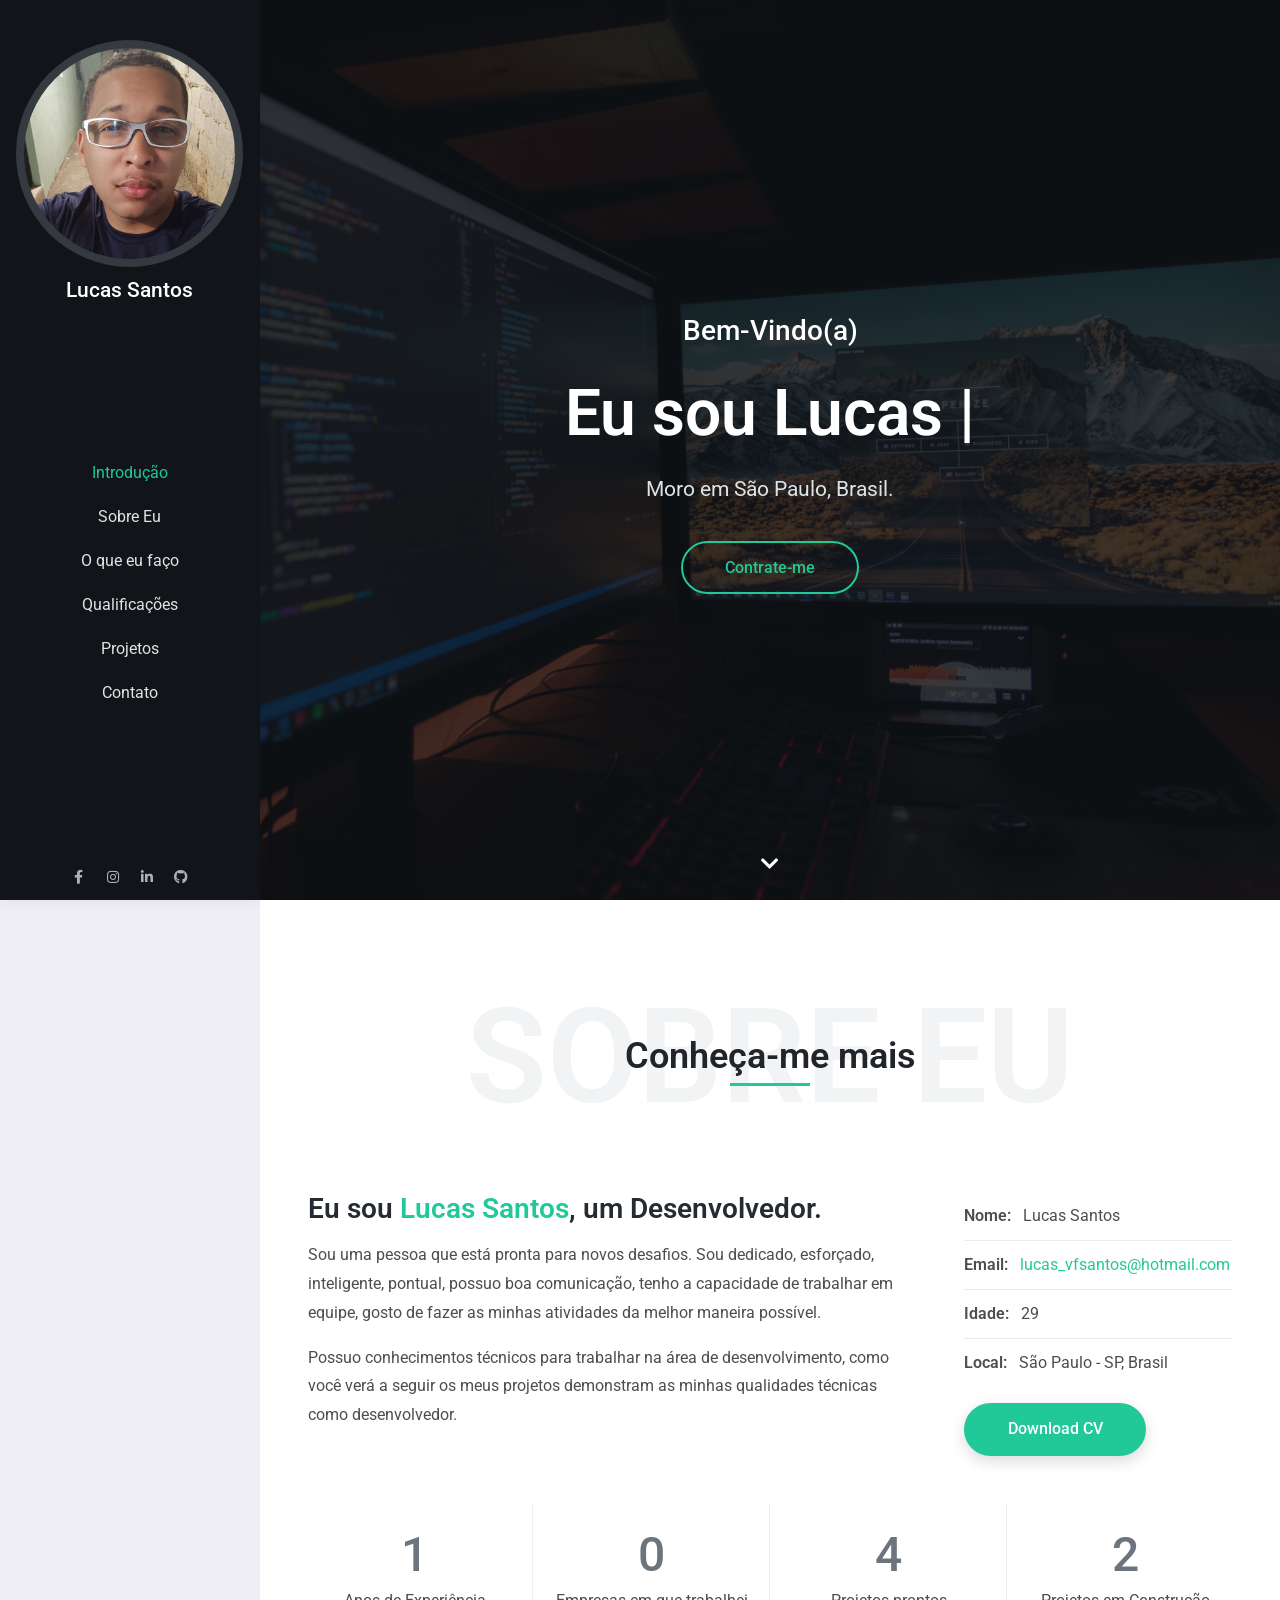
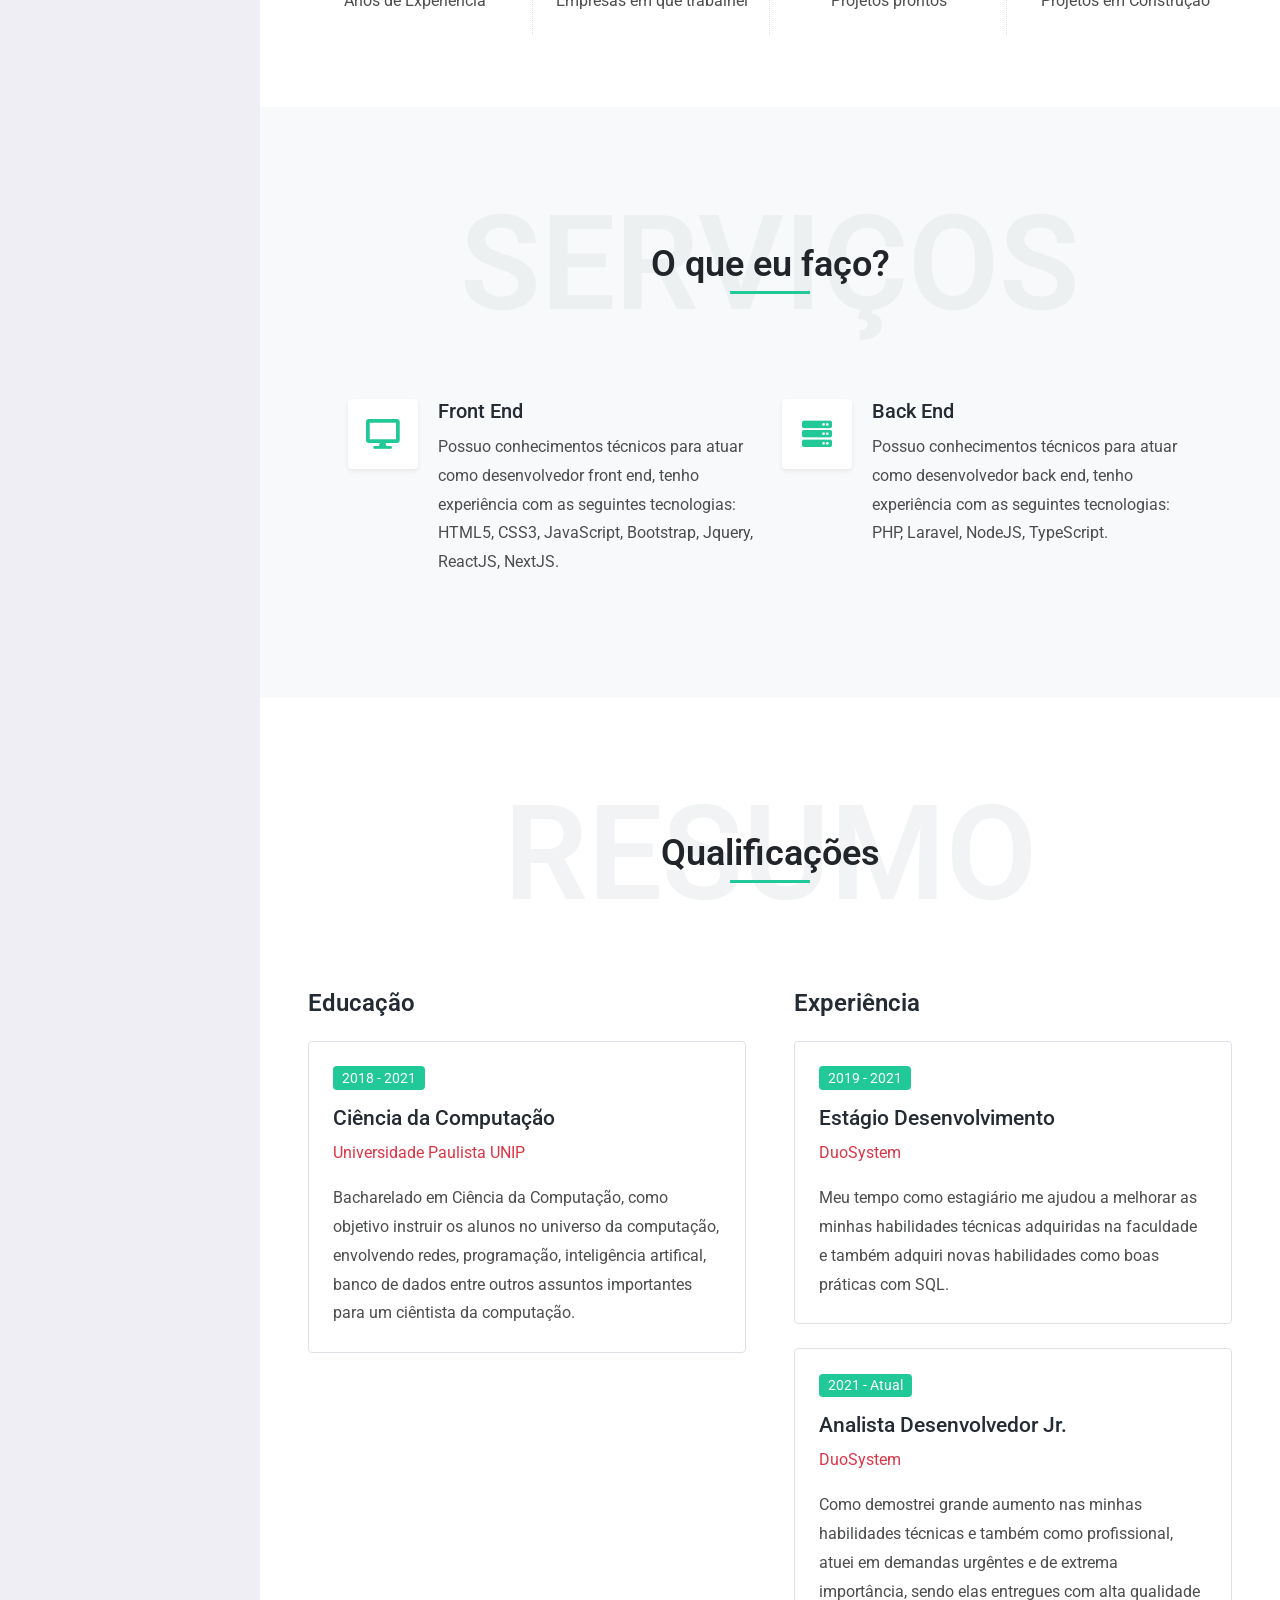
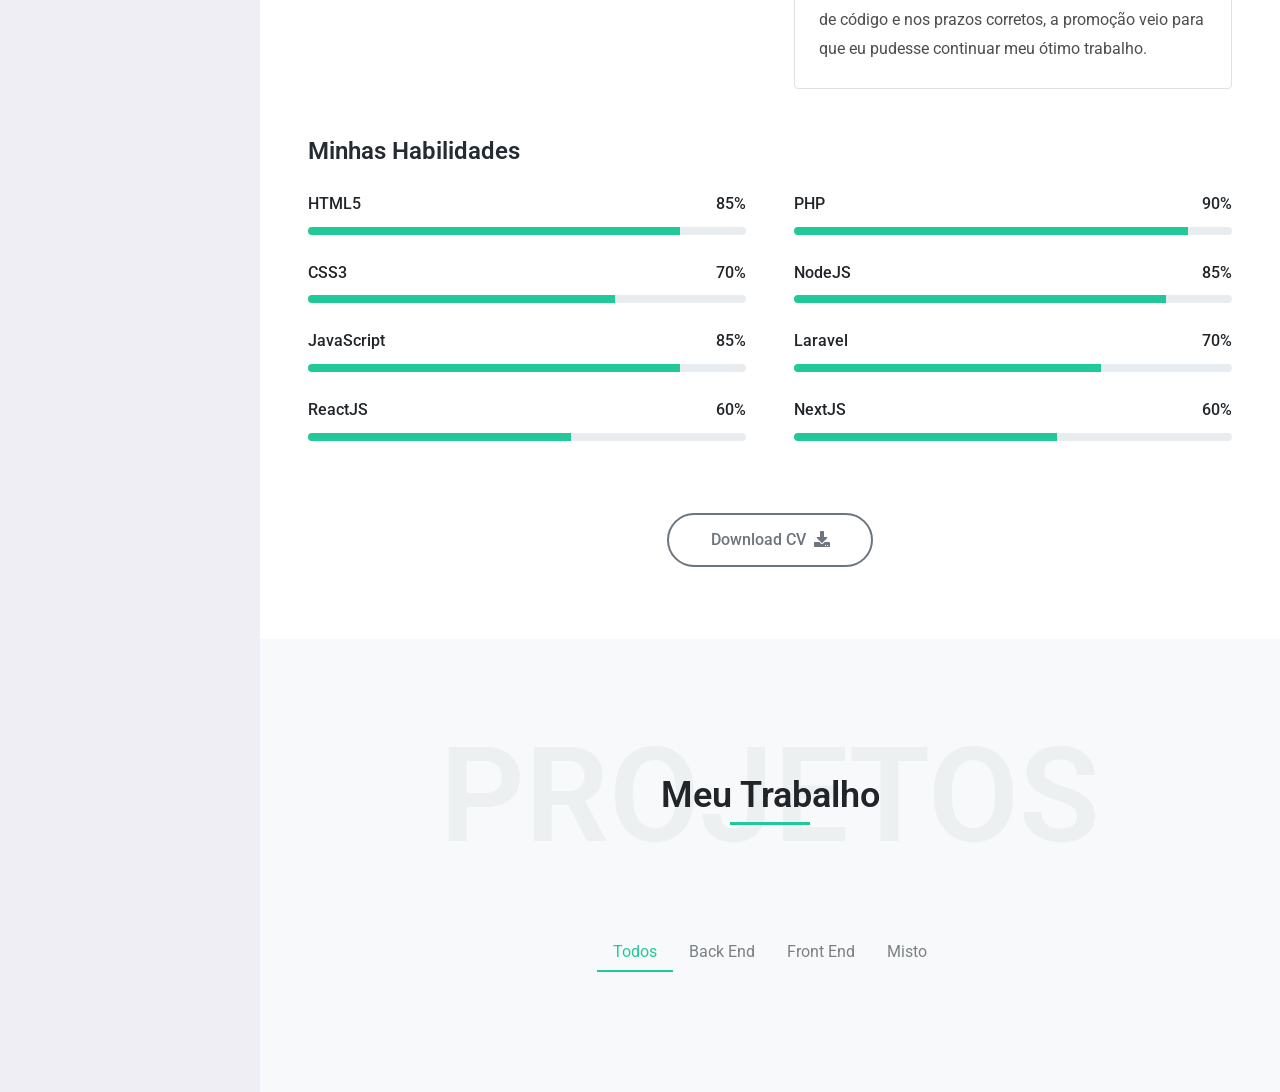
==== index.html @ afdc6027 "Inicia conteúdo da sessão projetos" ====
<!DOCTYPE html>
<html lang="pt-br">

<head>
    <meta charset="UTF-8">
    <meta http-equiv="X-UA-Compatible" content="IE=edge">
    <meta name="viewport" content="width=device-width, initial-scale=1.0">
    <meta name="description" content="Lucas Santos portfólio">
    <meta name="author" content="Lucas Santos">
    <title>My Portfólio</title>
    <link rel="shortcut icon" href="images/favicon.ico" type="image/x-icon">
    <link rel="preconnect" href="https://fonts.googleapis.com">
    <link rel="preconnect" href="https://fonts.gstatic.com" crossorigin>
    <link href="https://fonts.googleapis.com/css2?family=Roboto:wght@100;200;400;500;600&display=swap" rel="stylesheet">
    <!-- Bootstrap -->
    <link rel="stylesheet" type="text/css" href="vendor/bootstrap/css/bootstrap.min.css" />
    <!-- Font Awesome Icon -->
    <link rel="stylesheet" type="text/css" href="vendor/font-awesome/css/all.min.css" />
    <!-- Owl Carousel -->
    <link rel="stylesheet" type="text/css" href="vendor/owl.carousel/assets/owl.carousel.min.css" />
    <!-- Magnific Popup -->
    <link rel="stylesheet" type="text/css" href="vendor/magnific-popup/magnific-popup.min.css" />
    <!-- Custom Style -->
    <link rel="stylesheet" href="css/style.css">
</head>

<body class="side-header" data-bs-spy="scroll" data-bs-target="#header-nav" data-bs-offset="1">
    <!-- Inicio Preloader -->
    <div class="preloader">
        <div class="lds-ellipsis">
            <div></div>
            <div></div>
            <div></div>
            <div></div>
        </div>
    </div>
    <!-- Fim Preloader -->
    <!-- Inicio Main -->
    <main id="main-wrapper">
        <!-- Inicio Header -->
        <header id="header" class="sticky-top">
            <!-- Inicio Navbar -->
            <nav class="primary-menu navbar navbar-expand-lg bg-dark navbar-text-light border-bottom-0">
                <div class="container-fluid position-relative h-100 flex-lg-column ps-3 px-lg-3 pt-lg-3 pb-lg-2">
                    <!-- Inicio Logo -->
                    <a href="index.html" class="mb-lg-auto mt-lg-4">
                        <span class="bg-dark-2 rounded-pill p-2 mb-lg-1 d-none d-lg-inline-block">
                            <img src="images/profile2.jpg" title="Eu sou o Lucas" alt="Foto do Lucas"
                                class="img-fluid rounded-pill d-block">
                        </span>
                        <h1 class="text-5 text-white text-center mb-0 d-lg-block">Lucas Santos</h1>
                    </a>
                    <!-- Fim Logo -->
                    <div id="header-nav" class="collapse navbar-collapse w-100 my-lg-auto">
                        <ul class="navbar-nav text-lg-center my-lg-auto py-lg-3">
                            <li class="nav-item">
                                <a class="nav-link smooth-scroll active" href="#home">Introdução</a>
                            </li>
                            <li class="nav-item">
                                <a class="nav-link smooth-scroll" href="#about">Sobre Eu</a>
                            </li>
                            <li class="nav-item">
                                <a class="nav-link smooth-scroll" href="#services">O que eu faço</a>
                            </li>
                            <li class="nav-item">
                                <a class="nav-link smooth-scroll" href="#resume">Qualificações</a>
                            </li>
                            <li class="nav-item">
                                <a class="nav-link smooth-scroll" href="#projects">Projetos</a>
                            </li>
                            <li class="nav-item">
                                <a class="nav-link smooth-scroll" href="#contact">Contato</a>
                            </li>
                        </ul>
                    </div>
                    <ul class="social-icons social-icons-muted social-icons-sm mt-lg-auto ms-auto ms-lg-0 d-flex">
                        <li class="social-icons-facebook">
                            <a data-bs-toggle="tooltip" title="Facebook"
                                href="https://web.facebook.com/lucas.vinicius.79219754" target="_blank">
                                <i class="fab fa-facebook-f"></i>
                            </a>
                        </li>
                        <li class="social-icons-instagram">
                            <a data-bs-toggle="tooltip" title="Instagram"
                                href="https://www.instagram.com/luvinisantos/" target="_blank">
                                <i class="fab fa-instagram"></i>
                            </a>
                        </li>
                        <li class="social-icons-linkedin">
                            <a data-bs-toggle="tooltip" title="LinkedIn" data-bs-placement="top"
                                href="https://www.linkedin.com/in/lucas-vinicius-ferreira-dos-santos-247863186"
                                target="_blank">
                                <i class="fab fa-linkedin-in"></i>
                            </a>
                        </li>
                        <li class="social-icons-github">
                            <a data-bs-toggle="tooltip" title="GitHub" data-bs-placement="top"
                                href="https://github.com/Lucas-Vinicius27" target="_blank">
                                <i class="fab fa-github"></i>
                            </a>
                        </li>
                    </ul>
                    <button class="navbar-toggler" type="button" data-bs-toggle="collapse" data-bs-target="#header-nav">
                        <span></span><span></span><span></span>
                    </button>
                </div>
            </nav>
            <!-- Fim Navbar -->
        </header>
        <!-- Fim Header -->
        <!-- Inicio Content -->
        <div id="content" role="main">
            <!-- Inicio Introdução -->
            <section id="home">
                <div class="hero-wrap">
                    <div class="hero-mask opacity-8 bg-dark"></div>
                    <div class="hero-bg parallax" style="background-image: url('images/intro-bg.jpg');"></div>
                    <div class="hero-content section d-flex fullscreen">
                        <div class="container my-auto">
                            <div class="row">
                                <div class="col-12 text-center">
                                    <div class="typed-strings">
                                        <p>Eu sou Lucas Santos</p>
                                        <p>Eu sou Desenvolvedor.</p>
                                        <p>Eu sou Freelancer.</p>
                                        <p>Eu sou Gamer.</p>
                                    </div>
                                    <p class="text-7 fw-500 text-white mb-2 mb-md-3">Bem-Vindo(a)</p>
                                    <h2 class="text-16 fw-600 text-white mb-2 mb-md-3"><span class="typed"></span></h2>
                                    <p class="text-5 text-light mb-4">Moro em São Paulo, Brasil.</p>
                                    <a href="#contact"
                                        class="btn btn-outline-primary rounded-pill shadow-none smooth-scroll mt-2">Contrate-me</a>
                                </div>
                            </div>
                        </div>
                        <a href="#about" class="scroll-down-arrow text-white smooth-scroll">
                            <span class="animated">
                                <i class="fa fa-chevron-down"></i>
                            </span>
                        </a>
                    </div>
                </div>
            </section>
            <!-- Fim Introdução -->
            <!-- Inicio Sobre eu -->
            <section id="about" class="section">
                <div class="container px-lg-5">
                    <div class="position-relative d-flex text-center mb-5">
                        <h2 class="text-24 text-light opacity-4 text-uppercase fw-600 w-100 mb-0">
                            Sobre eu
                        </h2>
                        <p class="text-9 text-dark fw-600 position-absolute w-100 align-self-center lh-base mb-0">
                            Conheça-me mais
                            <span class="heading-separator-line border-bottom border-3 border-primary d-block mx-auto"></span>
                        </p>
                    </div>
                    <div class="row gy-5">
                        <div class="col-lg-7 col-xl-8 text-center text-lg-start">
                            <h2 class="text-7 fw-600 mb-3">
                                Eu sou <span class="text-primary">Lucas Santos</span>, um Desenvolvedor.
                            </h2>
                            <p>
                                Sou uma pessoa que está pronta para novos desafios.
                                Sou dedicado, esforçado, inteligente,
                                pontual, possuo boa comunicação, tenho a capacidade de trabalhar em equipe,
                                gosto de fazer as minhas atividades da melhor maneira possível.
                            </p>
                            <p>
                                Possuo conhecimentos técnicos para trabalhar na área de desenvolvimento,
                                como você verá a seguir os meus projetos demonstram as minhas qualidades
                                técnicas como desenvolvedor.
                            </p>
                        </div>
                        <div class="col-lg-5 col-xl-4">
                            <div class="ps-lg-4">
                                <ul class="list-style-2">
                                    <li>
                                        <span class="fw-600 me-2">Nome:</span> Lucas Santos
                                    </li>
                                    <li>
                                        <span class="fw-600 me-2">Email:</span>
                                        <a href="mailto:lucas_vfsantos@hotmail.com">lucas_vfsantos@hotmail.com</a>
                                    </li>
                                    <li>
                                        <span class="fw-600 me-2">Idade:</span> <span id="years_old"></span>
                                    </li>
                                    <li class="border-0">
                                        <span class="fw-600 me-2">Local:</span> São Paulo - SP, Brasil
                                    </li>
                                </ul>
                                <a href="pdf/Currículo.pdf" class="btn btn-primary rounded-pill" download="cv_lucas_santos">Download CV</a>
                            </div>
                        </div>
                    </div>
                    <div class="brands-grid separator-border mt-5">
                        <div class="row">
                            <div class="col-6 col-md-3">
                                <div class="featured-box text-center">
                                    <h4 class="text-12 text-muted mb-0">
                                        <span class="counter" data-from="0" data-to="3">3</span>
                                    </h4>
                                    <p class="mb-0">Anos de Experiência</p>
                                </div>
                            </div>
                            <div class="col-6 col-md-3">
                                <div class="featured-box text-center">
                                    <h4 class="text-12 text-muted mb-0">
                                        <span class="counter" data-from="0" data-to="1">1</span>
                                    </h4>
                                    <p class="mb-0">Empresas em que trabalhei</p>
                                </div>
                            </div>
                            <div class="col-6 col-md-3">
                                <div class="featured-box text-center">
                                    <h4 class="text-12 text-muted mb-0">
                                        <span class="counter" data-from="0" data-to="10">10</span>
                                    </h4>
                                    <p class="mb-0">Projetos prontos</p>
                                </div>
                            </div>
                            <div class="col-6 col-md-3">
                                <div class="featured-box text-center">
                                    <h4 class="text-12 text-muted mb-0">
                                        <span class="counter" data-from="0" data-to="5">5</span>
                                    </h4>
                                    <p class="mb-0">Projetos em Construção</p>
                                </div>
                            </div>
                        </div>
                    </div>
                </div>
            </section>
            <!-- Fim Sobre eu -->
            <!-- Inicio Services -->
            <section id="services" class="section bg-light">
                <div class="container px-lg-5">
                    <div class="position-relative d-flex text-center mb-5">
                        <h2 class="text-24 text-light opacity-4 text-uppercase fw-600 w-100 mb-0">
                            Serviços
                        </h2>
                        <p class="text-9 text-dark fw-600 position-absolute w-100 align-self-center lh-base mb-0">
                            O que eu faço?
                            <span class="heading-separator-line border-bottom border-3 border-primary d-block mx-auto"></span>
                        </p>
                    </div>
                    <div class="row">
                        <div class="col-lg-11 mx-auto">
                            <div class="row">
                                <div class="col-md-6">
                                    <div class="featured-box style-3 mb-5">
                                        <div class="featured-box-icon text-primary bg-white shadow-sm rounded">
                                            <i class="fas fa-desktop"></i>
                                        </div>
                                        <h3>Front End</h3>
                                        <p class="mb-0">
                                            Possuo conhecimentos técnicos para atuar como desenvolvedor front end,
                                            tenho experiência com as seguintes tecnologias: HTML5, CSS3, JavaScript,
                                            Bootstrap, Jquery, ReactJS, NextJS.
                                        </p>
                                    </div>
                                </div>
                                <div class="col-md-6">
                                    <div class="featured-box style-3 mb-5">
                                        <div class="featured-box-icon text-primary bg-white shadow-sm rounded">
                                            <i class="fas fa-server"></i>
                                        </div>
                                        <h3>Back End</h3>
                                        <p class="mb-0">
                                            Possuo conhecimentos técnicos para atuar como desenvolvedor back end,
                                            tenho experiência com as seguintes tecnologias: PHP, Laravel, NodeJS,
                                            TypeScript.
                                        </p>
                                    </div>
                                </div>
                            </div>
                        </div>
                    </div>
                </div>
            </section>
            <!-- Fim Services -->
            <!-- Inicio Resume -->
            <section id="resume" class="section">
                <div class="container px-lg-5">
                    <div class="position-relative d-flex text-center mb-5">
                        <h2 class="text-24 text-light opacity-4 text-uppercase fw-600 w-100 mb-0">
                            Resumo
                        </h2>
                        <p class="text-9 text-dark fw-600 position-absolute w-100 align-self-center lh-base mb-0">
                            Qualificações
                            <span class="heading-separator-line border-bottom border-3 border-primary d-block mx-auto"></span>
                        </p>
                    </div>
                    <div class="row gx-5">
                        <div class="col-md-6">
                            <h2 class="text-6 fw-600 mb-4">Educação</h2>
                            <div class="bg-white border rounded p-4 mb-4">
                                <p class="badge bg-primary text-2 fw-400">2018 - 2021</p>
                                <h3 class="text-5">Ciência da Computação</h3>
                                <p class="text-danger">Universidade Paulista UNIP</p>
                                <p class="mb-0">
                                    Bacharelado em Ciência da Computação, como objetivo
                                    instruir os alunos no universo da computação, envolvendo
                                    redes, programação, inteligência artifical, banco de dados
                                    entre outros assuntos importantes para um ciêntista da computação.
                                </p>
                            </div>
                        </div>
                        <div class="col-md-6">
                            <h2 class="text-6 fw-600 mb-4">Experiência</h2>
                            <div class="bg-white border rounded p-4 mb-4">
                                <p class="badge bg-primary text-2 fw-400">2019 - 2021</p>
                                <h3 class="text-5">Estágio Desenvolvimento</h3>
                                <p class="text-danger">DuoSystem</p>
                                <p class="mb-0">
                                    Meu tempo como estagiário me ajudou a melhorar as minhas
                                    habilidades técnicas adquiridas na faculdade e também
                                    adquiri novas habilidades como boas práticas com SQL.
                                </p>
                            </div>
                            <div class="bg-white border rounded p-4 mb-4">
                                <p class="badge bg-primary text-2 fw-400">2021 - Atual</p>
                                <h3 class="text-5">Analista Desenvolvedor Jr.</h3>
                                <p class="text-danger">DuoSystem</p>
                                <p class="mb-0">
                                    Como demostrei grande aumento nas minhas habilidades técnicas e
                                    também como profissional, atuei em demandas urgêntes e de extrema importância,
                                    sendo elas entregues com alta qualidade de código e nos prazos corretos,
                                    a promoção veio para que eu pudesse continuar meu ótimo trabalho.
                                </p>
                            </div>
                        </div>
                    </div>
                    <h2 class="text-6 fw-600 mt-4 mb-4">Minhas Habilidades</h2>
                    <div class="row gx-5">
                        <div class="col-md-6">
                            <p class="text-dark fw-500 text-start mb-2">
                                HTML5 <span class="float-end">85%</span>
                            </p>
                            <div class="progress progress-sm mb-4">
                                <div class="progress-bar" role="progressbar" style="width: 85%" aria-valuenow="85" aria-valuemin="0" aria-valuemax="100"></div>
                            </div>
                            <p class="text-dark fw-500 text-start mb-2">
                                CSS3 <span class="float-end">70%</span>
                            </p>
                            <div class="progress progress-sm mb-4">
                                <div class="progress-bar" role="progressbar" style="width: 70%" aria-valuenow="70" aria-valuemin="0" aria-valuemax="100"></div>
                            </div>
                            <p class="text-dark fw-500 text-start mb-2">
                                JavaScript <span class="float-end">85%</span>
                            </p>
                            <div class="progress progress-sm mb-4">
                                <div class="progress-bar" role="progressbar" style="width: 85%" aria-valuenow="85" aria-valuemin="0" aria-valuemax="100"></div>
                            </div>
                            <p class="text-dark fw-500 text-start mb-2">
                                ReactJS <span class="float-end">60%</span>
                            </p>
                            <div class="progress progress-sm mb-4">
                                <div class="progress-bar" role="progressbar" style="width: 60%" aria-valuenow="60" aria-valuemin="0" aria-valuemax="100"></div>
                            </div>
                        </div>
                        <div class="col-md-6">
                            <p class="text-dark fw-500 text-start mb-2">
                                PHP <span class="float-end">90%</span>
                            </p>
                            <div class="progress progress-sm mb-4">
                                <div class="progress-bar" role="progressbar" style="width: 90%" aria-valuenow="90" aria-valuemin="0" aria-valuemax="100"></div>
                            </div>
                            <p class="text-dark fw-500 text-start mb-2">
                                NodeJS <span class="float-end">85%</span>
                            </p>
                            <div class="progress progress-sm mb-4">
                                <div class="progress-bar" role="progressbar" style="width: 85%" aria-valuenow="85" aria-valuemin="0" aria-valuemax="100"></div>
                            </div>
                            <p class="text-dark fw-500 text-start mb-2">
                                Laravel <span class="float-end">70%</span>
                            </p>
                            <div class="progress progress-sm mb-4">
                                <div class="progress-bar" role="progressbar" style="width: 70%" aria-valuenow="70" aria-valuemin="0" aria-valuemax="100"></div>
                            </div>
                            <p class="text-dark fw-500 text-start mb-2">
                                NextJS <span class="float-end">60%</span>
                            </p>
                            <div class="progress progress-sm mb-4">
                                <div class="progress-bar" role="progressbar" style="width: 60%" aria-valuenow="60" aria-valuemin="0" aria-valuemax="100"></div>
                            </div>
                        </div>
                    </div>
                    <div class="text-center mt-5">
                        <a href="pdf/Currículo.pdf" class="btn btn-outline-secondary rounded-pill shadow-none" download="cv_lucas_santos">
                            Download CV <span class="ms-1"><i class="fas fa-download"></i></span>
                        </a>
                    </div>
                </div>
            </section>
            <!-- Fim Resume -->
            <!-- Inicio Projetos -->
            <section id="projects" class="section bg-light">
                <div class="container px-lg-5">
                    <div class="position-relative d-flex text-center mb-5">
                        <h2 class="text-24 text-light opacity-4 text-uppercase fw-600 w-100 mb-0">Projetos</h2>
                        <p class="text-9 text-dark fw-600 position-absolute w-100 align-self-center lh-base mb-0">
                            Meu Trabalho
                            <span class="heading-separator-line border-bottom border-3 border-primary d-block mx-auto"></span>
                        </p>
                    </div>
                    <ul class="portfolio-menu nav nav-tabs justify-content-center border-bottom-0 mb-5">
                        <li class="nav-item">
                            <a href="" data-filter="*" class="nav-link active">Todos</a>
                        </li>
                        <li class="nav-item">
                            <a href="" data-filter=".back" class="nav-link">Back End</a>
                        </li>
                        <li class="nav-item">
                            <a href="" data-filter=".front" class="nav-link">Front End</a>
                        </li>
                        <li class="nav-item">
                            <a href="" data-filter=".mixed" class="nav-link">Misto</a>
                        </li>
                    </ul>
                    <div class="portfolio popup-ajax-gallery"></div>
                </div>
            </section>
            <!-- Fim Projetos -->
        </div>
        <!-- Fim Content -->
    </main>
    <!-- Fim Main -->
    <!-- Inicio Footer -->
    <footer></footer>
    <!-- Fim Footer -->
    <!-- JavaScript -->
    <script src="vendor/jquery/jquery.min.js"></script>
    <script src="vendor/bootstrap/js/bootstrap.bundle.min.js"></script>
    <!-- Easing -->
    <script src="vendor/jquery.easing/jquery.easing.min.js"></script>
    <!-- Appear -->
    <script src="vendor/jquery.appear/jquery.appear.min.js"></script>
    <!-- Images Loaded -->
    <script src="vendor/imagesloaded/imagesloaded.pkgd.min.js"></script>
    <!-- Counter -->
    <script src="vendor/jquery.countTo/jquery.countTo.min.js"></script>
    <!-- Parallax Bg -->
    <script src="vendor/parallaxie/parallaxie.min.js"></script>
    <!-- Typed -->
    <script src="vendor/typed/typed.min.js"></script>
    <!-- Owl Carousel -->
    <script src="vendor/owl.carousel/owl.carousel.min.js"></script>
    <!-- isotope Portfolio Filter -->
    <script src="vendor/isotope/isotope.pkgd.min.js"></script>
    <!-- Magnific Popup -->
    <script src="vendor/magnific-popup/jquery.magnific-popup.min.js"></script>
    <!-- Custom Script -->
    <script src="./js/main.js"></script>
    <script id="google-recaptcha-v3"
        src="https://www.google.com/recaptcha/api.js?render=6LcmyrcZAAAAAIHP9WnJyuxn9vBiiro6WRpITEsQ"></script>
</body>

</html>
---- css/style.css ----
/* =================================== */
/*  1. Basic Style 
/* =================================== */
/* Inicio Global */
* {
    padding: 0;
    margin: 0;
    box-sizing: border-box;
}

html, body {
    height: 100%;
}

body {
    background: #EEEEF4;
    color: #4C4D4D;
    font-family: 'Roboto', sans-serif;
}

@media (prefers-reduced-motion: no-preference) {
    :root {
        scroll-behavior: auto;
    }
}
/* Fim Global */
/* Inicio Preloader */
.preloader {
    position: fixed;
    width: 100%;
    height: 100%;
    z-index: 999999999 !important;
    background-color: #FFF;
    top: 0;
    left: 0;
    right: 0;
    bottom: 0;
}

.preloader .lds-ellipsis {
    display: inline-block;
    position: absolute;
    width: 80px;
    height: 80px;
    margin-top: -40px;
    margin-left: -40px;
    top: 50%;
    left: 50%;
}

.preloader .lds-ellipsis div {
    position: absolute;
    top: 33px;
    width: 13px;
    height: 13px;
    border-radius: 50%;
    background: #000;
    animation-timing-function: cubic-bezier(0, 1, 1, 0);
}

.preloader .lds-ellipsis div:nth-child(1) {
    left: 8px;
    animation: lds-ellipsis1 0.6s infinite;
}

.preloader .lds-ellipsis div:nth-child(2) {
    left: 8px;
    animation: lds-ellipsis2 0.6s infinite;
}

.preloader .lds-ellipsis div:nth-child(3) {
    left: 32px;
    animation: lds-ellipsis2 0.6s infinite;
}

.preloader .lds-ellipsis div:nth-child(4) {
    left: 56px;
    animation: lds-ellipsis3 0.6s infinite;
}

.preloader.preloader-dark {
    background-color: #000;
}

.preloader.preloader-dark .lds-ellipsis div {
    background-color: #FFF;
}

@keyframes lds-ellipsis1 {
    0% {
        transform: scale(0);
    }

    100% {
        transform: scale(1);
    }
}

@keyframes lds-ellipsis2 {
    0% {
        transform: translate(0, 0);
    }

    100% {
        transform: translate(24px, 0);
    }
}

@keyframes lds-ellipsis3 {
    0% {
        transform: scale(1);
    }

    100% {
        transform: scale(0);
    }
}
/* Fim Preloader */
/*--- Preloader Magnific Popup ----*/
.mfp-container .preloader {
  background: transparent;
}

.mfp-container .preloader .lds-ellipsis div {
  background: #fff;
}

::selection {
  background: #20c997;
  color: #fff;
  text-shadow: none;
}

form {
  padding: 0;
  margin: 0;
  display: inline;
}

img {
  vertical-align: inherit;
}

a, a:focus {
  color: #20c997;
  text-decoration: none;
  -webkit-transition: all 0.2s ease;
  transition: all 0.2s ease;
}

a:hover, a:active {
  color: #1baa80;
  -webkit-transition: all 0.2s ease;
  transition: all 0.2s ease;
}

a:focus, a:active,
.btn.active.focus,
.btn.active:focus,
.btn.focus,
.btn:active.focus,
.btn:active:focus,
.btn:focus,
button:focus,
button:active {
  outline: none;
}

p {
  line-height: 1.8;
}

blockquote {
  border-width: 0 0 0 5px;
  border-style: solid;
  border-color: #eee;
  padding: 10px 20px;
}

.rtl blockquote {
  border-width: 0 5px 0 0px;
}

iframe {
  border: 0 !important;
}

h1, h2, h3, h4, h5, h6 {
  color: #252b33;
}

/* =================================== */
/*  2. Helpers Classes
/* =================================== */
/* Box Shadow */
.shadow-md {
  -webkit-box-shadow: 0px 0px 50px -35px rgba(0, 0, 0, 0.4) !important;
  box-shadow: 0px 0px 50px -35px rgba(0, 0, 0, 0.4) !important;
}

/* Border Radius */
.rounded-lg {
  border-radius: 0.6rem !important;
}

.rounded-top-0 {
  border-top-start-radius: 0px !important;
  border-top-end-radius: 0px !important;
}

.rounded-bottom-0 {
  border-bottom-start-radius: 0px !important;
  border-bottom-end-radius: 0px !important;
}

.rounded-start-0 {
  border-top-start-radius: 0px !important;
  border-bottom-start-radius: 0px !important;
}

.rounded-end-0 {
  border-top-end-radius: 0px !important;
  border-bottom-end-radius: 0px !important;
}

/* Text Size */
.text-0 {
  font-size: 11px !important;
  font-size: 0.6875rem !important;
}

.text-1 {
  font-size: 12px !important;
  font-size: 0.75rem !important;
}

.text-2 {
  font-size: 14px !important;
  font-size: 0.875rem !important;
}

.text-3 {
  font-size: 16px !important;
  font-size: 1rem !important;
}

.text-4 {
  font-size: 18px !important;
  font-size: 1.125rem !important;
}

.text-5 {
  font-size: 21px !important;
  font-size: 1.3125rem !important;
}

.text-6 {
  font-size: 24px !important;
  font-size: 1.50rem !important;
}

.text-7 {
  font-size: 28px !important;
  font-size: 1.75rem !important;
}

.text-8 {
  font-size: 32px !important;
  font-size: 2rem !important;
}

.text-9 {
  font-size: 36px !important;
  font-size: 2.25rem !important;
}

.text-10 {
  font-size: 40px !important;
  font-size: 2.50rem !important;
}

.text-11 {
  font-size: calc(1.4rem + 1.8vw) !important;
}

@media (min-width: 1200px) {
  .text-11 {
    font-size: 2.75rem !important;
  }
}

.text-12 {
  font-size: calc(1.425rem + 2.1vw) !important;
}

@media (min-width: 1200px) {
  .text-12 {
    font-size: 3rem !important;
  }
}

.text-13 {
  font-size: calc(1.45rem + 2.4vw) !important;
}

@media (min-width: 1200px) {
  .text-13 {
    font-size: 3.25rem !important;
  }
}

.text-14 {
  font-size: calc(1.475rem + 2.7vw) !important;
}

@media (min-width: 1200px) {
  .text-14 {
    font-size: 3.5rem !important;
  }
}

.text-15 {
  font-size: calc(1.5rem + 3vw) !important;
}

@media (min-width: 1200px) {
  .text-15 {
    font-size: 3.75rem !important;
  }
}

.text-16 {
  font-size: calc(1.525rem + 3.3vw) !important;
}

@media (min-width: 1200px) {
  .text-16 {
    font-size: 4rem !important;
  }
}

.text-17 {
  font-size: calc(1.575rem + 3.9vw) !important;
}

@media (min-width: 1200px) {
  .text-17 {
    font-size: 4.5rem !important;
  }
}

.text-18 {
  font-size: calc(1.625rem + 4.5vw) !important;
}

@media (min-width: 1200px) {
  .text-18 {
    font-size: 5rem !important;
  }
}

.text-19 {
  font-size: calc(1.65rem + 4.8vw) !important;
}

@media (min-width: 1200px) {
  .text-19 {
    font-size: 5.25rem !important;
  }
}

.text-20 {
  font-size: calc(1.7rem + 5.4vw) !important;
}

@media (min-width: 1200px) {
  .text-20 {
    font-size: 5.75rem !important;
  }
}

.text-21 {
  font-size: calc(1.775rem + 6.3vw) !important;
}

@media (min-width: 1200px) {
  .text-21 {
    font-size: 6.5rem !important;
  }
}

.text-22 {
  font-size: calc(1.825rem + 6.9vw) !important;
}

@media (min-width: 1200px) {
  .text-22 {
    font-size: 7rem !important;
  }
}

.text-23 {
  font-size: calc(1.9rem + 7.8vw) !important;
}

@media (min-width: 1200px) {
  .text-23 {
    font-size: 7.75rem !important;
  }
}

.text-24 {
  font-size: calc(1.95rem + 8.4vw) !important;
}

@media (min-width: 1200px) {
  .text-24 {
    font-size: 8.25rem !important;
  }
}

.text-25 {
  font-size: calc(2.025rem + 9.3vw) !important;
}

@media (min-width: 1200px) {
  .text-25 {
    font-size: 9rem !important;
  }
}

.text-11, .text-12, .text-13, .text-14, .text-15, .text-16, .text-17, .text-18, .text-19, .text-20, .text-21, .text-22, .text-23, .text-24, .text-25 {
  line-height: 1.3;
}

/* Font Weight */
.fw-100 {
  font-weight: 100 !important;
}

.fw-200 {
  font-weight: 200 !important;
}

.fw-300 {
  font-weight: 300 !important;
}

.fw-400 {
  font-weight: 400 !important;
}

.fw-500 {
  font-weight: 500 !important;
}

.fw-600 {
  font-weight: 600 !important;
}

.fw-700 {
  font-weight: 700 !important;
}

.fw-800 {
  font-weight: 800 !important;
}

.fw-900 {
  font-weight: 900 !important;
}

/* Opacity */
.opacity-0 {
  opacity: 0;
}

.opacity-1 {
  opacity: 0.1;
}

.opacity-2 {
  opacity: 0.2;
}

.opacity-3 {
  opacity: 0.3;
}

.opacity-4 {
  opacity: 0.4;
}

.opacity-5 {
  opacity: 0.5;
}

.opacity-6 {
  opacity: 0.6;
}

.opacity-7 {
  opacity: 0.7;
}

.opacity-8 {
  opacity: 0.8;
}

.opacity-9 {
  opacity: 0.9;
}

.opacity-10 {
  opacity: 1;
}

/* Background light */
.bg-light-1 {
  background-color: #e9ecef !important;
}

.bg-light-2 {
  background-color: #dee2e6 !important;
}

.bg-light-3 {
  background-color: #ced4da !important;
}

.bg-light-4 {
  background-color: #adb5bd !important;
}

/* Background Dark */
.bg-dark {
  background-color: #111418 !important;
}

.bg-dark-1 {
  background-color: #212529 !important;
}

.bg-dark-2 {
  background-color: #343a40 !important;
}

.bg-dark-3 {
  background-color: #495057 !important;
}

.bg-dark-4 {
  background-color: #6c757d !important;
}

/* Progress Bar */
.progress-sm {
  height: 0.5rem !important;
}

.progress-lg {
  height: 1.5rem !important;
}

hr {
  opacity: 0.1;
}

/* =================================== */
/*  3. Layouts
/* =================================== */
#main-wrapper {
  background: #fff;
}

.box #main-wrapper {
  max-width: 1200px;
  margin: 0 auto;
  -webkit-box-shadow: 0px 0px 10px rgba(0, 0, 0, 0.1);
  box-shadow: 0px 0px 10px rgba(0, 0, 0, 0.1);
}

.section {
  position: relative;
  padding: 4.5rem 0;
  overflow: hidden;
}

@media (max-width: 575.98px) {
  .section {
    padding: 3.5rem 0;
  }
}

/*== Fullscreen Height ==*/
.fullscreen {
  min-height: 100vh !important;
}

/*== Fullscreen Height ==*/
.fullscreen-with-header {
  min-height: calc(100vh - 67px) !important;
}

/*== Scroll Down Arrow ==*/
.scroll-down-arrow {
  position: absolute;
  z-index: 3;
  bottom: 20px;
  left: 50%;
  margin-left: -16px;
  width: 32px;
  height: 32px;
  line-height: 32px;
  font-size: 20px;
  text-align: center;
  color: #fff;
}

.scroll-down-arrow .animated {
  position: relative;
  animation: fadeInDown 1.5s infinite;
  -webkit-animation: fadeInDown 1.5s infinite;
  -moz-animation: fadeInDown 1.5s infinite;
  -o-animation: fadeInDown 1.5s infinite;
}

@keyframes fadeInDown {
  0% {
    top: -25px;
    opacity: 0;
  }
  100% {
    top: 10px;
    opacity: 1;
  }
}

/*== Heading Separator Line ==*/
.heading-separator-line {
  width: 80px;
}

/* =================================== */
/*  4. Header
/* =================================== */
#header {
  -webkit-transition: all 0.5s ease;
  transition: all 0.5s ease;
}

#header .navbar {
  padding: 0px;
}

#header .logo {
  -webkit-box-align: center;
  -ms-flex-align: center;
  align-items: center;
  display: -webkit-box;
  display: -ms-flexbox;
  display: flex;
  -ms-flex-item-align: stretch;
  align-self: stretch;
}

/*=== 4.1 Navigation ===*/
.navbar-light .navbar-nav .active > .nav-link {
  color: #0c2f55;
}

.navbar-light .navbar-nav .nav-link.active, .navbar-light .navbar-nav .nav-link.show {
  color: #0c2f55;
}

.navbar-light .navbar-nav .show > .nav-link {
  color: #0c2f55;
}

.primary-menu {
  display: -webkit-box !important;
  display: -ms-flexbox !important;
  display: flex !important;
  height: auto !important;
  -webkit-box-ordinal-group: 0;
  -ms-flex-item-align: stretch;
  align-self: stretch;
  background: #fff;
  border-bottom: 1px solid #efefef;
}

.primary-menu.bg-transparent {
  position: absolute;
  z-index: 999;
  top: 0;
  left: 0;
  width: 100%;
  box-shadow: none;
  border-bottom: 1px solid rgba(250, 250, 250, 0.3);
}

.primary-menu.sticky-on {
  position: fixed;
  top: 0;
  width: 100%;
  z-index: 1020;
  left: 0;
  -webkit-box-shadow: 0px 0px 10px rgba(0, 0, 0, 0.05);
  box-shadow: 0px 0px 10px rgba(0, 0, 0, 0.05);
  -webkit-animation: slide-down 0.7s;
  -moz-animation: slide-down 0.7s;
  animation: slide-down 0.7s;
}

@-webkit-keyframes slide-down {
  0% {
    opacity: 0;
    transform: translateY(-100%);
  }
  100% {
    opacity: 1;
    transform: translateY(0);
  }
}

@-moz-keyframes slide-down {
  0% {
    opacity: 0;
    transform: translateY(-100%);
  }
  100% {
    opacity: 1;
    transform: translateY(0);
  }
}

@keyframes slide-down {
  0% {
    opacity: 0;
    transform: translateY(-100%);
  }
  100% {
    opacity: 1;
    transform: translateY(0);
  }
}

.primary-menu.sticky-on .none-on-sticky {
  display: none !important;
}

.primary-menu ul.navbar-nav > li {
  display: -webkit-box;
  display: -ms-flexbox;
  display: flex;
  height: 100%;
}

.primary-menu ul.navbar-nav > li + li {
  margin-left: 2px;
}

.primary-menu ul.navbar-nav > li a {
  display: -webkit-box;
  display: -ms-flexbox;
  display: flex;
  -webkit-box-align: center;
  -ms-flex-align: center;
  align-items: center;
}

.primary-menu ul.navbar-nav > li > a:not(.btn) {
  height: 70px;
  padding: 0px 0.85em;
  color: #252b33;
  -webkit-transition: all 0.2s ease;
  transition: all 0.2s ease;
  position: relative;
  position: relative;
}

.primary-menu ul.navbar-nav > li:hover > a:not(.btn), .primary-menu ul.navbar-nav > li > a.active:not(.btn) {
  color: #20c997;
  -webkit-transition: all 0.2s ease;
  transition: all 0.2s ease;
}

.primary-menu ul.navbar-nav > li a.btn {
  padding: 0.4rem 1.4rem;
}

.primary-menu ul.navbar-nav > li.dropdown .dropdown-menu li > a:not(.btn) {
  padding: 8px 0px;
  background-color: transparent;
  color: #777;
  -webkit-transition: all 0.2s ease;
  transition: all 0.2s ease;
}

.primary-menu ul.navbar-nav > li.dropdown .dropdown-menu li:hover > a:not(.btn) {
  color: #20c997;
  -webkit-transition: all 0.2s ease;
  transition: all 0.2s ease;
}

.primary-menu ul.navbar-nav > li.dropdown .dropdown-menu {
  -webkit-box-shadow: 0px 0px 12px rgba(0, 0, 0, 0.176);
  box-shadow: 0px 0px 12px rgba(0, 0, 0, 0.176);
  border: 0px none;
  padding: 10px 15px;
  min-width: 230px;
  margin: 0;
  font-size: 14px;
  font-size: 0.875rem;
  z-index: 1021;
}

.primary-menu .dropdown-menu-right {
  left: auto !important;
  right: 100% !important;
}

.primary-menu .dropdown-toggle:after {
  content: none;
}

.primary-menu.navbar-line-under-text ul.navbar-nav > li > a:not(.btn):after {
  position: absolute;
  content: "";
  height: 2px;
  width: 0;
  left: 50%;
  right: 0;
  bottom: 14px;
  background-color: transparent;
  color: #fff;
  border-bottom: 2px solid #20c997;
  -webkit-transition: all 0.3s ease-in-out;
  transition: all 0.3s ease-in-out;
  transform: translate(-50%, 0) translateZ(0);
  -webkit-transform: translate(-50%, 0) translateZ(0);
}

.primary-menu.navbar-line-under-text ul.navbar-nav > li > a:hover:not(.logo):after, .primary-menu.navbar-line-under-text ul.navbar-nav > li > a.active:after {
  width: calc(100% - 0.99em);
}

/*== Side Header ==*/
.side-header #main-wrapper {
  margin-left: 260px;
}

.side-header.rtl #main-wrapper {
  margin-right: 260px;
  margin-left: auto;
}

.side-header #header {
  border: none;
}

.side-header .primary-menu {
  position: fixed;
  left: 0;
  top: 0;
  width: 260px;
  height: 100% !important;
  background: #fff;
  border-right: 1px solid rgba(0, 0, 0, 0.07);
  -webkit-box-shadow: 0 0 15px rgba(0, 0, 0, 0.065);
  box-shadow: 0 0 15px rgba(0, 0, 0, 0.065);
  z-index: 2;
  overflow: hidden;
  overflow-y: auto;
}

.side-header.rtl .primary-menu {
  left: auto;
  right: 0;
}

.side-header .navbar-collapse .navbar-nav {
  flex-direction: column;
  width: 100%;
}

.side-header ul.navbar-nav li {
  display: block;
}

.side-header ul.navbar-nav li a:not(.btn) {
  display: block;
  height: auto;
}

.side-header ul.navbar-nav li + li {
  margin-left: 0px;
}

.side-header ul.navbar-nav li > a:hover:after, .side-header ul.navbar-nav li > a.active:after {
  content: none;
  width: 0px;
}

.side-header ul.navbar-nav > li > a:not(.btn) {
  height: auto;
  padding: 10px 0;
  position: relative;
}

.side-header.side-header-right #main-wrapper {
  margin-right: 260px;
  margin-left: auto;
}

.side-header.side-header-right .primary-menu {
  left: auto;
  right: 0;
}

.side-header.side-header-right.rtl #main-wrapper {
  margin-left: 260px;
  margin-right: auto;
}

.side-header.side-header-right.rtl .primary-menu {
  right: auto;
  left: 0;
}

@media (max-width: 991.98px) {
  .side-header #main-wrapper {
    margin-left: auto;
  }
  .side-header.rtl #main-wrapper {
    margin-right: auto;
  }
  .side-header .primary-menu {
    position: initial;
    width: 100%;
    height: auto !important;
    overflow: visible;
  }
  .side-header.side-header-right #main-wrapper {
    margin-right: auto;
  }
  .side-header.side-header-right.rtl #main-wrapper {
    margin-left: auto;
  }
}

/*== Color Options ==*/
.primary-menu.navbar-text-light .navbar-toggler span {
  background: #fff;
}

.primary-menu.navbar-text-light .navbar-nav > li > a:not(.btn) {
  color: rgba(250, 250, 250, 0.9);
}

.primary-menu.navbar-text-light.navbar-line-under-text .navbar-nav > li > a:not(.logo):after, .primary-menu.navbar-text-light.navbar-line-under-text .navbar-nav > li > a.active:after {
  border-color: rgba(250, 250, 250, 0.6);
}

.sticky-on.bg-transparent:not(.navbar-text-light), .sticky-top .sticky-on-top.bg-transparent:not(.navbar-text-light) {
  background-color: #fff !important;
  border-bottom: 1px solid #efefef !important;
}

.sticky-on.navbar-text-light.bg-transparent, .sticky-top .sticky-on-top.navbar-text-light.bg-transparent {
  background-color: #111 !important;
  -webkit-box-shadow: 0px 0px 10px rgba(250, 250, 250, 0.03);
  box-shadow: 0px 0px 10px rgba(250, 250, 250, 0.03);
  border-bottom: none !important;
}

/* Hamburger Menu Button */
.navbar-toggler {
  width: 25px;
  height: 30px;
  padding: 10px;
  margin: 18px 15px;
  position: relative;
  border: none;
  -webkit-transform: rotate(0deg);
  transform: rotate(0deg);
  -webkit-transition: 0.5s ease-in-out;
  transition: 0.5s ease-in-out;
  cursor: pointer;
  display: block;
}

.navbar-toggler span {
  display: block;
  position: absolute;
  height: 2px;
  width: 100%;
  background: #3c3636;
  border-radius: 2px;
  opacity: 1;
  left: 0;
  -webkit-transform: rotate(0deg);
  transform: rotate(0deg);
  -webkit-transition: 0.25s ease-in-out;
  transition: 0.25s ease-in-out;
}

.navbar-toggler span:nth-child(1) {
  top: 7px;
  -webkit-transform-origin: left center;
  -moz-transform-origin: left center;
  -o-transform-origin: left center;
  transform-origin: left center;
}

.navbar-toggler span:nth-child(2) {
  top: 14px;
  -webkit-transform-origin: left center;
  -moz-transform-origin: left center;
  -o-transform-origin: left center;
  transform-origin: left center;
}

.navbar-toggler span:nth-child(3) {
  top: 21px;
  -webkit-transform-origin: left center;
  -moz-transform-origin: left center;
  -o-transform-origin: left center;
  transform-origin: left center;
}

.navbar-toggler.show span:nth-child(1) {
  top: 3px;
  left: 3px;
  -webkit-transform: rotate(45deg);
  transform: rotate(45deg);
}

.navbar-toggler.show span:nth-child(2) {
  width: 0%;
  opacity: 0;
}

.navbar-toggler.show span:nth-child(3) {
  top: 21px;
  left: 3px;
  -webkit-transform: rotate(-45deg);
  transform: rotate(-45deg);
}

.navbar-toggler:focus {
  box-shadow: none;
}

.navbar-accordion {
  position: initial;
}

.navbar-expand-none .navbar-collapse {
  position: absolute;
  top: 99%;
  right: 0;
  left: 0;
  background: #fff;
  margin-top: 0px;
  z-index: 1000;
  -webkit-box-shadow: 0px 0px 15px rgba(0, 0, 0, 0.1);
  box-shadow: 0px 0px 15px rgba(0, 0, 0, 0.1);
}

.navbar-expand-none .navbar-collapse .navbar-nav {
  overflow: hidden;
  overflow-y: auto;
  max-height: 65vh;
  padding: 15px;
}

.navbar-expand-none ul.navbar-nav li {
  display: block;
  border-bottom: 1px solid #eee;
  margin: 0;
  padding: 0;
}

.navbar-expand-none ul.navbar-nav li:last-child {
  border: none;
}

.navbar-expand-none ul.navbar-nav li + li {
  margin-left: 0px;
}

.navbar-expand-none ul.navbar-nav li.dropdown > .dropdown-toggle > .arrow.show:after {
  -webkit-transform: translate(-50%, -50%) rotate(-45deg);
  transform: translate(-50%, -50%) rotate(-45deg);
  -webkit-transition: all 0.2s ease;
  transition: all 0.2s ease;
}

.navbar-expand-none ul.navbar-nav li > a:hover:after, .navbar-expand-none ul.navbar-nav li > a.active:after {
  content: none !important;
  width: 0px !important;
}

.navbar-expand-none ul.navbar-nav > li > a:not(.btn) {
  height: auto;
  padding: 8px 0;
  position: relative;
}

.navbar-expand-none ul.navbar-nav > li.dropdown .dropdown-menu li > a:not(.btn) {
  padding: 8px 0;
  position: relative;
}

.navbar-expand-none ul.navbar-nav > li.dropdown:hover > a:after {
  content: none;
}

.navbar-expand-none ul.navbar-nav > li.dropdown .dropdown-toggle .arrow:after {
  -webkit-transform: translate(-50%, -50%) rotate(134deg);
  transform: translate(-50%, -50%) rotate(134deg);
  -webkit-transition: all 0.2s ease;
  transition: all 0.2s ease;
}

.navbar-expand-none ul.navbar-nav > li.dropdown .dropdown-menu {
  margin: 0;
  -webkit-box-shadow: none;
  box-shadow: none;
  border: none;
  padding: 0px 0px 0px 15px;
}

.navbar-expand-none ul.navbar-nav > li.dropdown .dropdown-menu .dropdown-menu {
  margin: 0;
}

.navbar-expand-none.navbar-text-light .navbar-collapse {
  background: rgba(0, 0, 0, 0.95);
}

.navbar-expand-none.navbar-text-light .navbar-collapse ul.navbar-nav li {
  border-color: rgba(250, 250, 250, 0.15);
}

@media (max-width: 575.98px) {
  .navbar-expand-sm .navbar-collapse {
    position: absolute;
    top: 99%;
    right: 0;
    left: 0;
    background: #fff;
    margin-top: 0px;
    z-index: 1000;
    -webkit-box-shadow: 0px 0px 15px rgba(0, 0, 0, 0.1);
    box-shadow: 0px 0px 15px rgba(0, 0, 0, 0.1);
  }
  .navbar-expand-sm .navbar-collapse .navbar-nav {
    overflow: hidden;
    overflow-y: auto;
    max-height: 65vh;
    padding: 15px;
  }
  .navbar-expand-sm ul.navbar-nav li {
    display: block;
    border-bottom: 1px solid #eee;
    margin: 0;
    padding: 0;
  }
  .navbar-expand-sm ul.navbar-nav li:last-child {
    border: none;
  }
  .navbar-expand-sm ul.navbar-nav li + li {
    margin-left: 0px;
  }
  .navbar-expand-sm ul.navbar-nav li.dropdown > .dropdown-toggle > .arrow.show:after {
    -webkit-transform: translate(-50%, -50%) rotate(-45deg);
    transform: translate(-50%, -50%) rotate(-45deg);
    -webkit-transition: all 0.2s ease;
    transition: all 0.2s ease;
  }
  .navbar-expand-sm ul.navbar-nav li > a:hover:after, .navbar-expand-sm ul.navbar-nav li > a.active:after {
    content: none !important;
    width: 0px !important;
  }
  .navbar-expand-sm ul.navbar-nav > li > a:not(.btn) {
    height: auto;
    padding: 8px 0;
    position: relative;
  }
  .navbar-expand-sm ul.navbar-nav > li.dropdown .dropdown-menu li > a:not(.btn) {
    padding: 8px 0;
    position: relative;
  }
  .navbar-expand-sm ul.navbar-nav > li.dropdown:hover > a:after {
    content: none;
  }
  .navbar-expand-sm ul.navbar-nav > li.dropdown .dropdown-toggle .arrow:after {
    -webkit-transform: translate(-50%, -50%) rotate(134deg);
    transform: translate(-50%, -50%) rotate(134deg);
    -webkit-transition: all 0.2s ease;
    transition: all 0.2s ease;
  }
  .navbar-expand-sm ul.navbar-nav > li.dropdown .dropdown-menu {
    margin: 0;
    -webkit-box-shadow: none;
    box-shadow: none;
    border: none;
    padding: 0px 0px 0px 15px;
  }
  .navbar-expand-sm ul.navbar-nav > li.dropdown .dropdown-menu .dropdown-menu {
    margin: 0;
  }
  .navbar-expand-sm.navbar-text-light .navbar-collapse {
    background: rgba(0, 0, 0, 0.95);
  }
  .navbar-expand-sm.navbar-text-light .navbar-collapse ul.navbar-nav li {
    border-color: rgba(250, 250, 250, 0.15);
  }
}

@media (max-width: 767.98px) {
  .navbar-expand-md .navbar-collapse {
    position: absolute;
    top: 99%;
    right: 0;
    left: 0;
    background: #fff;
    margin-top: 0px;
    z-index: 1000;
    -webkit-box-shadow: 0px 0px 15px rgba(0, 0, 0, 0.1);
    box-shadow: 0px 0px 15px rgba(0, 0, 0, 0.1);
  }
  .navbar-expand-md .navbar-collapse .navbar-nav {
    overflow: hidden;
    overflow-y: auto;
    max-height: 65vh;
    padding: 15px;
  }
  .navbar-expand-md ul.navbar-nav li {
    display: block;
    border-bottom: 1px solid #eee;
    margin: 0;
    padding: 0;
  }
  .navbar-expand-md ul.navbar-nav li:last-child {
    border: none;
  }
  .navbar-expand-md ul.navbar-nav li + li {
    margin-left: 0px;
  }
  .navbar-expand-md ul.navbar-nav li.dropdown > .dropdown-toggle > .arrow.show:after {
    -webkit-transform: translate(-50%, -50%) rotate(-45deg);
    transform: translate(-50%, -50%) rotate(-45deg);
    -webkit-transition: all 0.2s ease;
    transition: all 0.2s ease;
  }
  .navbar-expand-md ul.navbar-nav li > a:hover:after, .navbar-expand-md ul.navbar-nav li > a.active:after {
    content: none !important;
    width: 0px !important;
  }
  .navbar-expand-md ul.navbar-nav > li > a:not(.btn) {
    height: auto;
    padding: 8px 0;
    position: relative;
  }
  .navbar-expand-md ul.navbar-nav > li.dropdown .dropdown-menu li > a:not(.btn) {
    padding: 8px 0;
    position: relative;
  }
  .navbar-expand-md ul.navbar-nav > li.dropdown:hover > a:after {
    content: none;
  }
  .navbar-expand-md ul.navbar-nav > li.dropdown .dropdown-toggle .arrow:after {
    -webkit-transform: translate(-50%, -50%) rotate(134deg);
    transform: translate(-50%, -50%) rotate(134deg);
    -webkit-transition: all 0.2s ease;
    transition: all 0.2s ease;
  }
  .navbar-expand-md ul.navbar-nav > li.dropdown .dropdown-menu {
    margin: 0;
    -webkit-box-shadow: none;
    box-shadow: none;
    border: none;
    padding: 0px 0px 0px 15px;
  }
  .navbar-expand-md ul.navbar-nav > li.dropdown .dropdown-menu .dropdown-menu {
    margin: 0;
  }
  .navbar-expand-md.navbar-text-light .navbar-collapse {
    background: rgba(0, 0, 0, 0.95);
  }
  .navbar-expand-md.navbar-text-light .navbar-collapse ul.navbar-nav li {
    border-color: rgba(250, 250, 250, 0.15);
  }
}

@media (max-width: 991.98px) {
  .navbar-expand-lg .navbar-collapse {
    position: absolute;
    top: 99%;
    right: 0;
    left: 0;
    background: #fff;
    margin-top: 0px;
    z-index: 1000;
    -webkit-box-shadow: 0px 0px 15px rgba(0, 0, 0, 0.1);
    box-shadow: 0px 0px 15px rgba(0, 0, 0, 0.1);
  }
  .navbar-expand-lg .navbar-collapse .navbar-nav {
    overflow: hidden;
    overflow-y: auto;
    max-height: 65vh;
    padding: 15px;
  }
  .navbar-expand-lg ul.navbar-nav li {
    display: block;
    border-bottom: 1px solid #eee;
    margin: 0;
    padding: 0;
  }
  .navbar-expand-lg ul.navbar-nav li:last-child {
    border: none;
  }
  .navbar-expand-lg ul.navbar-nav li + li {
    margin-left: 0px;
  }
  .navbar-expand-lg ul.navbar-nav li.dropdown > .dropdown-toggle > .arrow.show:after {
    -webkit-transform: translate(-50%, -50%) rotate(-45deg);
    transform: translate(-50%, -50%) rotate(-45deg);
    -webkit-transition: all 0.2s ease;
    transition: all 0.2s ease;
  }
  .navbar-expand-lg ul.navbar-nav li > a:hover:after, .navbar-expand-lg ul.navbar-nav li > a.active:after {
    content: none !important;
    width: 0px !important;
  }
  .navbar-expand-lg ul.navbar-nav > li > a:not(.btn) {
    height: auto;
    padding: 8px 0;
    position: relative;
  }
  .navbar-expand-lg ul.navbar-nav > li.dropdown .dropdown-menu li > a:not(.btn) {
    padding: 8px 0;
    position: relative;
  }
  .navbar-expand-lg ul.navbar-nav > li.dropdown:hover > a:after {
    content: none;
  }
  .navbar-expand-lg ul.navbar-nav > li.dropdown .dropdown-toggle .arrow:after {
    -webkit-transform: translate(-50%, -50%) rotate(134deg);
    transform: translate(-50%, -50%) rotate(134deg);
    -webkit-transition: all 0.2s ease;
    transition: all 0.2s ease;
  }
  .navbar-expand-lg ul.navbar-nav > li.dropdown .dropdown-menu {
    margin: 0;
    -webkit-box-shadow: none;
    box-shadow: none;
    border: none;
    padding: 0px 0px 0px 15px;
  }
  .navbar-expand-lg ul.navbar-nav > li.dropdown .dropdown-menu .dropdown-menu {
    margin: 0;
  }
  .navbar-expand-lg.navbar-text-light .navbar-collapse {
    background: rgba(0, 0, 0, 0.95);
  }
  .navbar-expand-lg.navbar-text-light .navbar-collapse ul.navbar-nav li {
    border-color: rgba(250, 250, 250, 0.15);
  }
}

@media (max-width: 1199.98px) {
  .navbar-expand-xl .navbar-collapse {
    position: absolute;
    top: 99%;
    right: 0;
    left: 0;
    background: #fff;
    margin-top: 0px;
    z-index: 1000;
    -webkit-box-shadow: 0px 0px 15px rgba(0, 0, 0, 0.1);
    box-shadow: 0px 0px 15px rgba(0, 0, 0, 0.1);
  }
  .navbar-expand-xl .navbar-collapse .navbar-nav {
    overflow: hidden;
    overflow-y: auto;
    max-height: 65vh;
    padding: 15px;
  }
  .navbar-expand-xl ul.navbar-nav li {
    display: block;
    border-bottom: 1px solid #eee;
    margin: 0;
    padding: 0;
  }
  .navbar-expand-xl ul.navbar-nav li:last-child {
    border: none;
  }
  .navbar-expand-xl ul.navbar-nav li + li {
    margin-left: 0px;
  }
  .navbar-expand-xl ul.navbar-nav li.dropdown > .dropdown-toggle > .arrow.show:after {
    -webkit-transform: translate(-50%, -50%) rotate(-45deg);
    transform: translate(-50%, -50%) rotate(-45deg);
    -webkit-transition: all 0.2s ease;
    transition: all 0.2s ease;
  }
  .navbar-expand-xl ul.navbar-nav li > a:hover:after, .navbar-expand-xl ul.navbar-nav li > a.active:after {
    content: none !important;
    width: 0px !important;
  }
  .navbar-expand-xl ul.navbar-nav > li > a:not(.btn) {
    height: auto;
    padding: 8px 0;
    position: relative;
  }
  .navbar-expand-xl ul.navbar-nav > li.dropdown .dropdown-menu li > a:not(.btn) {
    padding: 8px 0;
    position: relative;
  }
  .navbar-expand-xl ul.navbar-nav > li.dropdown:hover > a:after {
    content: none;
  }
  .navbar-expand-xl ul.navbar-nav > li.dropdown .dropdown-toggle .arrow:after {
    -webkit-transform: translate(-50%, -50%) rotate(134deg);
    transform: translate(-50%, -50%) rotate(134deg);
    -webkit-transition: all 0.2s ease;
    transition: all 0.2s ease;
  }
  .navbar-expand-xl ul.navbar-nav > li.dropdown .dropdown-menu {
    margin: 0;
    -webkit-box-shadow: none;
    box-shadow: none;
    border: none;
    padding: 0px 0px 0px 15px;
  }
  .navbar-expand-xl ul.navbar-nav > li.dropdown .dropdown-menu .dropdown-menu {
    margin: 0;
  }
  .navbar-expand-xl.navbar-text-light .navbar-collapse {
    background: rgba(0, 0, 0, 0.95);
  }
  .navbar-expand-xl.navbar-text-light .navbar-collapse ul.navbar-nav li {
    border-color: rgba(250, 250, 250, 0.15);
  }
}

/*== Overlay Menu ==*/
.navbar-overlay .navbar-collapse {
  position: fixed;
  display: block;
  left: 0;
  top: 0;
  width: 100%;
  pointer-events: auto;
  height: 100% !important;
  opacity: 0 !important;
  visibility: hidden;
  background: rgba(255, 255, 250, 0.95);
  -webkit-transition: visibility 0.3s ease, opacity 0.3s ease;
  transition: visibility 0.3s ease, opacity 0.3s ease;
}

.navbar-overlay .navbar-collapse.show {
  opacity: 1 !important;
  visibility: visible;
}

.navbar-overlay .navbar-collapse .navbar-nav {
  min-width: 400px;
  max-height: 80vh;
}

.navbar-overlay .navbar-toggler {
  z-index: 1001;
}

.navbar-overlay ul.navbar-nav li {
  text-align: center;
  max-width: 400px;
  border: 0px none;
}

.navbar-overlay ul.navbar-nav li a {
  display: block;
  opacity: 0;
  -webkit-transform: translateY(-80px);
  transform: translateY(-80px);
  -webkit-transition: opacity 0.6s 0.14s ease, transform 0.44s 0.14s ease, color 0.2s linear;
  transition: opacity 0.6s 0.14s ease, transform 0.44s 0.14s ease, color 0.2s linear;
}

.navbar-overlay .navbar-collapse.show ul.navbar-nav li a {
  opacity: 1;
  -webkit-transform: translateY(0);
  transform: translateY(0);
}

/*== Push Side Open Menu ==*/
.navbar-side-open .navbar-collapse {
  position: fixed;
  display: block;
  right: 0px;
  left: auto;
  top: 0;
  width: 300px;
  padding: 65px 15px 15px 15px;
  pointer-events: auto;
  height: 100% !important;
  background: rgba(255, 255, 250, 0.95);
  -webkit-transform: translateX(calc(100% + 15px));
  transform: translateX(calc(100% + 15px));
  -webkit-transition: transform 0.5s ease !important;
  transition: transform 0.5s ease !important;
}

.navbar-side-open .navbar-collapse.show {
  -webkit-transform: translateX(0);
  transform: translateX(0);
}

.navbar-side-open .navbar-collapse .navbar-nav {
  max-height: 80vh;
  width: 100%;
  margin-right: 0px;
  margin-left: 0px;
}

.navbar-side-open .navbar-toggler {
  z-index: 1001;
}

.navbar-side-open ul.navbar-nav li {
  border: 0px none;
}

.navbar-side-open ul.navbar-nav li a {
  display: block;
  padding: 10px 0 !important;
}

.dropdown-menu {
  -webkit-box-shadow: 0px 0px 12px rgba(0, 0, 0, 0.176);
  box-shadow: 0px 0px 12px rgba(0, 0, 0, 0.176);
  border: 0px none;
  font-size: 14px;
  font-size: 0.875rem;
}

/*=== 4.2 Secondary Nav ===*/
.secondary-nav.nav {
  padding-left: 8px;
}

.secondary-nav.nav .nav-link {
  text-align: center;
  font-size: 16px;
  padding: 1rem 20px;
  white-space: nowrap;
  color: rgba(250, 250, 250, 0.9);
  -webkit-transition: all 0.2s ease;
  transition: all 0.2s ease;
}

.secondary-nav.nav .nav-link:hover {
  color: #fafafa;
  -webkit-transition: all 0.2s ease;
  transition: all 0.2s ease;
}

.secondary-nav.nav .nav-link span {
  display: block;
  font-size: 30px;
  margin-bottom: 5px;
}

.secondary-nav.nav .nav-item .nav-link.active {
  background: rgba(0, 0, 0, 0.1);
  color: #fff;
}

.secondary-nav.nav.alternate .nav-link {
  color: rgba(0, 0, 0, 0.6);
}

.secondary-nav.nav.alternate .nav-link:hover {
  color: black;
}

.secondary-nav.nav.alternate .nav-item .nav-link.active {
  background-color: transparent;
  color: #1e1d1c;
  border-bottom: 3px solid #20c997;
}

@media (max-width: 991.98px) {
  .secondary-nav.nav {
    flex-wrap: nowrap;
    overflow: hidden;
    overflow-x: auto;
    -ms-overflow-style: -ms-autohiding-scrollbar;
    -webkit-overflow-scrolling: touch;
  }
}

/*=== 4.3 Page Header ===*/
.page-header {
  margin: 0 0 30px 0;
  padding: 30px 0;
}

.page-header h1 {
  font-weight: normal;
  font-size: 30px;
  margin: 0;
  padding: 5px 0;
}

.page-header .breadcrumb {
  background: none;
  margin: 0 0 8px 2px;
  padding: 0;
  position: relative;
  -webkit-box-pack: center;
  -ms-flex-pack: center;
  justify-content: center;
}

.page-header .breadcrumb > li {
  display: inline-block;
  font-size: 0.85em;
  text-shadow: none;
  -webkit-transition: all 0.2s ease;
  transition: all 0.2s ease;
}

.page-header .breadcrumb > li + li:before {
  color: inherit;
  opacity: 0.7;
  font-family: 'Font Awesome 5 Free';
  content: "\f105";
  padding: 0 7px 0 5px;
  font-weight: 900;
}

.page-header .breadcrumb > li a {
  -webkit-transition: all 0.2s ease;
  transition: all 0.2s ease;
}

.page-header .breadcrumb > li a:hover {
  -webkit-transition: all 0.2s ease;
  transition: all 0.2s ease;
}

.page-header.page-header-text-light {
  color: #fff;
}

.page-header.page-header-text-light h1 {
  color: #fff;
}

.page-header.page-header-text-light .breadcrumb > li {
  color: rgba(250, 250, 250, 0.8);
}

.page-header.page-header-text-light .breadcrumb > li a {
  color: rgba(250, 250, 250, 0.8);
}

.page-header.page-header-text-light .breadcrumb > li a:hover {
  color: #fff;
}

.page-header.page-header-text-dark h1 {
  color: #1e1d1c;
}

.page-header.page-header-text-dark .breadcrumb > li {
  color: #707070;
}

.page-header.page-header-text-dark .breadcrumb > li a {
  color: #707070;
}

.page-header.page-header-text-dark .breadcrumb > li a:hover {
  color: #20c997;
}

/* =================================== */
/*  5. Elements
/* =================================== */
/*=== 5.1 Featured Box ===*/
.featured-box {
  box-sizing: border-box;
  position: relative;
}

.featured-box h3, .featured-box h4 {
  font-size: 1.25rem;
  font-size: 20px;
  margin-bottom: 10px;
  font-weight: 500;
}

.featured-box:not(.style-5) .featured-box-icon {
  display: inline-block;
  font-size: 48px;
  min-width: 55px;
  min-height: 55px;
  padding: 0;
  margin-top: 0;
  margin-bottom: 0.8rem;
  color: #4c4d4d;
  border-radius: 0;
}

.featured-box.style-1, .featured-box.style-2, .featured-box.style-3 {
  padding-left: 50px;
  padding-top: 8px;
}

.featured-box.style-1 .featured-box-icon, .featured-box.style-2 .featured-box-icon, .featured-box.style-3 .featured-box-icon {
  position: absolute;
  top: 0;
  left: 0;
  margin-bottom: 0;
  font-size: 30px;
  -ms-flex-pack: center !important;
  justify-content: center !important;
  text-align: center;
}

.featured-box.style-2 p {
  margin-left: -50px;
}

.featured-box.style-3 {
  padding-left: 90px;
  padding-top: 0px;
}

.featured-box.style-3 .featured-box-icon {
  width: 70px;
  height: 70px;
  -ms-flex-negative: 0;
  flex-shrink: 0;
  display: -webkit-box;
  display: -ms-flexbox;
  display: flex;
  -webkit-box-align: center;
  -ms-flex-align: center;
  align-items: center;
}

.featured-box.style-4 {
  text-align: center;
}

.featured-box.style-4 .featured-box-icon {
  margin: 0 auto 24px;
  margin: 0 auto 1.5rem;
  width: 120px;
  height: 120px;
  text-align: center;
  -ms-flex-negative: 0;
  flex-shrink: 0;
  display: -webkit-box;
  display: -ms-flexbox;
  display: flex;
  -webkit-box-align: center;
  -ms-flex-align: center;
  align-items: center;
  -ms-flex-pack: center;
  justify-content: center;
  -webkit-box-shadow: 0px 0px 50px rgba(0, 0, 0, 0.03);
  box-shadow: 0px 0px 50px rgba(0, 0, 0, 0.03);
}

.featured-box.style-5 {
  text-align: center;
  background: #fff;
  border: 1px solid #f0f2f3;
  -webkit-box-shadow: 0px 2px 5px rgba(0, 0, 0, 0.05);
  box-shadow: 0px 2px 5px rgba(0, 0, 0, 0.05);
  -webkit-transition: all 0.3s ease-in-out;
  transition: all 0.3s ease-in-out;
}

.featured-box.style-5:hover {
  border: 1px solid #ebeded;
  -webkit-box-shadow: 0px 5px 1.5rem rgba(0, 0, 0, 0.15);
  box-shadow: 0px 5px 1.5rem rgba(0, 0, 0, 0.15);
}

.featured-box.style-5 h3 {
  background: #f1f5f6;
  font-size: 16px;
  padding: 8px 0;
  margin-bottom: 0px;
}

.featured-box.style-5 .featured-box-icon {
  font-size: 50px;
  margin: 44px 0px;
}

.featured-box.featured-box-reverse, .rtl .featured-box:not(.style-4) {
  text-align: right;
}

.featured-box.featured-box-reverse.style-1, .featured-box.featured-box-reverse.style-2, .rtl .featured-box:not(.style-4).style-1, .rtl .featured-box:not(.style-4).style-2 {
  padding-right: 50px;
  padding-left: 0px;
}

.featured-box.featured-box-reverse.style-1 .featured-box-icon, .featured-box.featured-box-reverse.style-2 .featured-box-icon, .rtl .featured-box:not(.style-4).style-1 .featured-box-icon, .rtl .featured-box:not(.style-4).style-2 .featured-box-icon {
  left: auto;
  right: 0px;
}

.featured-box.featured-box-reverse.style-2 p, .rtl .featured-box:not(.style-4).style-2 p {
  margin-right: -50px;
  margin-left: 0;
}

.featured-box.featured-box-reverse.style-3, .rtl .featured-box:not(.style-4).style-3 {
  padding-left: 0;
  padding-right: 90px;
}

.featured-box.featured-box-reverse.style-3 .featured-box-icon, .rtl .featured-box:not(.style-4).style-3 .featured-box-icon {
  left: auto;
  right: 0px;
}

@media (min-width: 576px) {
  .featured-box.featured-box-reverse-sm {
    text-align: right;
  }
  .featured-box.featured-box-reverse-sm.style-1, .featured-box.featured-box-reverse-sm.style-2 {
    padding-right: 50px;
    padding-left: 0px;
  }
  .featured-box.featured-box-reverse-sm.style-1 .featured-box-icon, .featured-box.featured-box-reverse-sm.style-2 .featured-box-icon {
    left: auto;
    right: 0px;
  }
  .featured-box.featured-box-reverse-sm.style-2 p {
    margin-right: -50px;
    margin-left: 0;
  }
  .featured-box.featured-box-reverse-sm.style-3 {
    padding-left: 0;
    padding-right: 90px;
  }
  .featured-box.featured-box-reverse-sm.style-3 .featured-box-icon {
    left: auto;
    right: 0px;
  }
}

@media (min-width: 768px) {
  .featured-box.featured-box-reverse-md {
    text-align: right;
  }
  .featured-box.featured-box-reverse-md.style-1, .featured-box.featured-box-reverse-md.style-2 {
    padding-right: 50px;
    padding-left: 0px;
  }
  .featured-box.featured-box-reverse-md.style-1 .featured-box-icon, .featured-box.featured-box-reverse-md.style-2 .featured-box-icon {
    left: auto;
    right: 0px;
  }
  .featured-box.featured-box-reverse-md.style-2 p {
    margin-right: -50px;
    margin-left: 0;
  }
  .featured-box.featured-box-reverse-md.style-3 {
    padding-left: 0;
    padding-right: 90px;
  }
  .featured-box.featured-box-reverse-md.style-3 .featured-box-icon {
    left: auto;
    right: 0px;
  }
}

@media (min-width: 992px) {
  .featured-box.featured-box-reverse-lg {
    text-align: right;
  }
  .featured-box.featured-box-reverse-lg.style-1, .featured-box.featured-box-reverse-lg.style-2 {
    padding-right: 50px;
    padding-left: 0px;
  }
  .featured-box.featured-box-reverse-lg.style-1 .featured-box-icon, .featured-box.featured-box-reverse-lg.style-2 .featured-box-icon {
    left: auto;
    right: 0px;
  }
  .featured-box.featured-box-reverse-lg.style-2 p {
    margin-right: -50px;
    margin-left: 0;
  }
  .featured-box.featured-box-reverse-lg.style-3 {
    padding-left: 0;
    padding-right: 90px;
  }
  .featured-box.featured-box-reverse-lg.style-3 .featured-box-icon {
    left: auto;
    right: 0px;
  }
}

@media (min-width: 1200px) {
  .featured-box.featured-box-reverse-xl {
    text-align: right;
  }
  .featured-box.featured-box-reverse-xl.style-1, .featured-box.featured-box-reverse-xl.style-2 {
    padding-right: 50px;
    padding-left: 0px;
  }
  .featured-box.featured-box-reverse-xl.style-1 .featured-box-icon, .featured-box.featured-box-reverse-xl.style-2 .featured-box-icon {
    left: auto;
    right: 0px;
  }
  .featured-box.featured-box-reverse-xl.style-2 p {
    margin-right: -50px;
    margin-left: 0;
  }
  .featured-box.featured-box-reverse-xl.style-3 {
    padding-left: 0;
    padding-right: 90px;
  }
  .featured-box.featured-box-reverse-xl.style-3 .featured-box-icon {
    left: auto;
    right: 0px;
  }
}

/* Video Play button */
.btn-video-play {
  width: 66px;
  height: 66px;
  line-height: 66px;
  text-align: center;
  display: inline-block;
  font-size: 16px;
  border-radius: 50%;
  background: #fff;
  -webkit-box-shadow: 0px 0px 50px -35px rgba(0, 0, 0, 0.4);
  box-shadow: 0px 0px 50px -35px rgba(0, 0, 0, 0.4);
  -webkit-transition: all 0.8s ease-in-out;
  transition: all 0.8s ease-in-out;
}

.btn-video-play:hover {
  -webkit-box-shadow: 0px 0px 0px 8px rgba(250, 250, 250, 0.2);
  box-shadow: 0px 0px 0px 8px rgba(250, 250, 250, 0.2);
}

/* Testimonial */
.testimonial {
  background: #fff;
  border: 1px solid #f1f5f6;
  -webkit-box-shadow: 0px 5px 10px rgba(0, 0, 0, 0.05);
  box-shadow: 0px 5px 10px rgba(0, 0, 0, 0.05);
  -webkit-transition: all 0.3s ease-in-out;
  transition: all 0.3s ease-in-out;
}

/*=== 5.2 Team ===*/
.team {
  text-align: center;
}

.team .team-img {
  position: relative;
  overflow: hidden;
  display: -ms-flexbox;
  display: flex;
}

.team .team-overlay {
  text-align: center;
  display: -ms-flexbox !important;
  display: flex !important;
  position: absolute;
  left: 0;
  right: 0;
  top: 0;
  bottom: 0;
  background: rgba(0, 0, 0, 0.7);
  opacity: 0;
  -webkit-transition: all 0.3s ease-in-out;
  transition: all 0.3s ease-in-out;
}

.team:hover .team-overlay {
  opacity: 1;
}

.team .team-overlay-details {
  width: 100%;
  margin-top: auto;
  margin-bottom: auto;
}

.team .team-img img {
  -webkit-transition: all 0.3s ease-in-out;
  transition: all 0.3s ease-in-out;
}

.team:hover .team-img img {
  -webkit-transform: scale(1.04);
  transform: scale(1.04);
}

.team .team-details {
  padding: 1.5rem 0;
}

/*=== 5.3 Accordion & Toggle ===*/
.accordion .accordion-item {
  border: none;
  margin-bottom: 10px;
  margin-bottom: 0.6rem;
  background-color: transparent;
}

.accordion .accordion-header .accordion-button {
  box-shadow: none;
  padding: 1rem 1.25rem 1rem 2.25rem;
  border-radius: 4px;
  position: relative;
}

.accordion:not(.accordion-flush) .accordion-header .accordion-button {
  background-color: #20c997;
  color: #fff;
}

.accordion:not(.accordion-flush) .accordion-header .accordion-button.collapsed {
  background-color: rgba(0, 0, 0, 0.06);
  color: #4c4d4d;
}

.accordion .accordion-header .accordion-button:after {
  position: absolute;
  content: " ";
  left: 20px;
  top: calc(50% + 2px);
  width: 9px;
  height: 9px;
  border-color: #CCC;
  border-top: 2px solid;
  border-right: 2px solid;
  -webkit-transform: translate(-50%, -50%) rotate(-45deg);
  transform: translate(-50%, -50%) rotate(-45deg);
  -webkit-transition: all 0.2s ease;
  transition: all 0.2s ease;
  -webkit-backface-visibility: hidden;
  backface-visibility: hidden;
  background-image: none;
}

.accordion .accordion-header .accordion-button.collapsed:after {
  top: calc(50% - 2px);
  -webkit-transform: translate(-50%, -50%) rotate(135deg);
  transform: translate(-50%, -50%) rotate(135deg);
}

.accordion .accordion-body {
  line-height: 1.8;
  padding: 1rem 0 0.4rem 2.25rem;
}

.accordion.arrow-right .accordion-header .accordion-button {
  padding-left: 1.25rem;
}

.accordion.arrow-right .accordion-header .accordion-button:after {
  right: 15px;
  left: auto;
}

.accordion.arrow-right .accordion-body {
  padding-left: 1.25rem;
}

.accordion.accordion-flush .accordion-item {
  margin: 0;
}

.accordion.accordion-flush .accordion-header .accordion-button {
  padding-left: 1.40rem;
  border-top: 1px solid rgba(0, 0, 0, 0.1);
  border-radius: 0px;
  background: transparent;
  color: #20c997;
}

.accordion.accordion-flush .accordion-item:first-of-type .accordion-header .accordion-button {
  border-top: 0px;
}

.accordion.accordion-flush .accordion-header .accordion-button:after {
  left: 6px;
}

.accordion.accordion-flush .accordion-header .accordion-button.collapsed {
  color: #4c4d4d;
}

.accordion.accordion-flush .accordion-body {
  padding: 0rem 0 1rem 1.25rem;
}

.accordion.accordion-flush.arrow-right .accordion-header .accordion-button {
  padding-left: 0;
}

.accordion.accordion-flush.arrow-right .accordion-header .accordion-button:after {
  right: 0px;
  left: auto;
}

.rtl .accordion .accordion-header .accordion-button {
  padding: 1rem 2.25rem 1rem 1.25rem;
}

.rtl .accordion .accordion-header .accordion-button:after {
  left: auto;
  right: 12px;
}

.rtl .accordion .accordion-body {
  padding-right: 2.25rem;
  padding-left: 0;
}

.rtl .accordion.accordion-flush .accordion-header .accordion-button {
  padding-right: 1.40rem;
}

.rtl .accordion.accordion-flush .accordion-header .accordion-button::after {
  left: auto;
  right: 0px;
}

.rtl .accordion.accordion-flush .accordion-body {
  padding-right: 1.25rem;
}

.rtl .accordion.arrow-right .accordion-header .accordion-button {
  padding-right: 1.25rem;
  padding-left: 2.25rem;
}

.rtl .accordion.arrow-right .accordion-header .accordion-button::after {
  left: 20px;
  right: auto;
}

.rtl .accordion.arrow-right .accordion-body {
  padding-right: 1.25rem;
  padding-left: 0;
}

.rtl .accordion.accordion-flush.arrow-right .accordion-header .accordion-button {
  padding-right: 0;
  padding-left: 2.25rem;
}

.rtl .accordion.accordion-flush.arrow-right .accordion-header .accordion-button::after {
  left: 6px;
  right: auto;
}

/* 5.4 Nav */
.nav .nav-item .nav-link {
  color: #444;
}

.nav.nav-light .nav-item .nav-link {
  color: #ddd;
}

.nav:not(.nav-pills) .nav-item .nav-link.active, .nav:not(.nav-pills) .nav-item .nav-link:hover {
  color: #20c997;
}

.nav-pills .nav-link:not(.active):hover {
  color: #20c997;
}

.nav-pills .nav-link.active, .nav-pills.nav-light .nav-link.active, .nav-pills .show > .nav-link {
  color: #fff;
}

.nav.nav-separator .nav-item .nav-link {
  position: relative;
}

.nav.nav-separator .nav-item + .nav-item .nav-link:after {
  height: 14px;
  width: 1px;
  content: ' ';
  background-color: rgba(0, 0, 0, 0.2);
  display: block;
  position: absolute;
  top: 50%;
  left: 0;
  -webkit-transform: translateY(-7px);
  transform: translateY(-7px);
}

.rtl .nav.nav-separator .nav-item + .nav-item .nav-link:after {
  right: 0;
  left: auto;
}

.nav.nav-separator.nav-separator-light .nav-item + .nav-item .nav-link:after {
  background-color: rgba(250, 250, 250, 0.2);
}

.nav.nav-sm .nav-item .nav-link {
  font-size: 14px;
}

/*=== 5.5 Tabs ===*/
.nav-tabs {
  border-bottom: 1px solid #d7dee3;
}

.nav-tabs .nav-item .nav-link {
  border: 0;
  background: transparent;
  position: relative;
  border-radius: 0;
  padding: 0.6rem 1rem;
  color: #7b8084;
  white-space: nowrap !important;
}

.nav-tabs .nav-item .nav-link.active {
  color: #0c2f55;
}

.nav-tabs .nav-item .nav-link.active:after {
  height: 2px;
  width: 100%;
  content: ' ';
  background-color: #20c997;
  display: block;
  position: absolute;
  bottom: -2px;
  left: 0;
  -webkit-transform: translateY(-3px);
  transform: translateY(-3px);
}

.nav-tabs .nav-item .nav-link:not(.active):hover {
  color: #20c997;
}

.nav-tabs.flex-column {
  border-right: 1px solid #d7dee3;
  border-bottom: 0px;
  padding: 1.5rem 0;
}

.nav-tabs.flex-column .nav-item .nav-link {
  border: 1px solid #d7dee3;
  border-right: 0px;
  background-color: #f6f7f8;
  font-size: 14px;
  padding: 0.75rem 1rem;
  color: #535b61;
}

.nav-tabs.flex-column .nav-item:first-of-type .nav-link {
  border-top-left-radius: 4px;
}

.nav-tabs.flex-column .nav-item:last-of-type .nav-link {
  border-bottom-left-radius: 4px;
}

.nav-tabs.flex-column .nav-item .nav-link.active {
  background-color: transparent;
  color: #20c997;
}

.nav-tabs.flex-column .nav-item .nav-link.active:after {
  height: 100%;
  width: 2px;
  background: #fff;
  right: -1px;
  left: auto;
}

.nav-tabs:not(.flex-column) {
  flex-wrap: nowrap;
  overflow: hidden;
  overflow-x: auto;
  -ms-overflow-style: -ms-autohiding-scrollbar;
  -webkit-overflow-scrolling: touch;
}

.nav-tabs:not(.flex-column) .nav-item {
  margin-bottom: 0px;
}

@media (max-width: 575.98px) {
  .nav-tabs .nav-item .nav-link {
    padding-left: 0px;
    padding-right: 0px;
    margin-right: 10px;
    font-size: 0.875rem;
  }
}

@media (min-width: 992px) {
  .search-input-2 .form-control {
    border-radius: 0px;
  }
  .search-input-2 .custom-select:not(.custom-select-sm) {
    border-radius: 0px;
    height: calc(3.05rem);
  }
  .search-input-2 .btn {
    border-radius: 0px;
  }
  .search-input-2 .form-group:first-child .form-control, .search-input-2 .form-group:first-child .custom-select {
    border-top-left-radius: 4px;
    border-bottom-left-radius: 4px;
  }
  .search-input-2 .form-group:last-child .btn {
    border-top-right-radius: 4px;
    border-bottom-right-radius: 4px;
  }
  .search-input-2 .form-control:focus, .search-input-2 .custom-select:focus {
    box-shadow: none;
    -webkit-box-shadow: none;
  }
  .search-input-2 .form-group .form-control, .search-input-2 .custom-select {
    border-left: none;
    border-top: none;
    border-bottom: none;
  }
  /* CSS hack for Chrome */
}

@media screen and (min-width: 992px) and (-webkit-min-device-pixel-ratio: 0) {
  .search-input-2 .custom-select:not(.custom-select-sm) {
    height: calc(3.00rem);
  }
  .search-input-2 .btn {
    line-height: inherit;
  }
}

@media (min-width: 992px) {
  /*  CSS hack for Firfox */
  @-moz-document url-prefix() {
    .search-input-2 .custom-select:not(.custom-select-sm) {
      height: calc(3.05rem);
    }
    .search-input-2 .btn {
      line-height: 1.4;
    }
  }
}

/*=== 5.6 Hero Background ===*/
.hero-wrap {
  position: relative;
  overflow: hidden;
}

.hero-wrap .hero-mask, .hero-wrap .hero-bg, .hero-wrap .hero-bg-slideshow {
  position: absolute;
  top: 0;
  left: 0;
  height: 100%;
  width: 100%;
}

.hero-wrap .hero-mask {
  z-index: 1;
}

.hero-wrap .hero-content {
  position: relative;
  z-index: 2;
}

.hero-wrap .hero-particles {
  position: absolute;
  width: 100%;
  height: 100%;
  z-index: 3;
}

.hero-wrap .hero-bg-slideshow {
  z-index: 0;
}

.hero-wrap .hero-bg {
  z-index: 0;
  background-attachment: fixed;
  background-position: center center;
  background-repeat: no-repeat;
  background-size: cover;
  -webkit-background-size: cover;
  -moz-background-size: cover;
  transition: background-image 300ms ease-in 200ms;
}

.hero-wrap .hero-bg.hero-bg-scroll {
  background-attachment: scroll;
}

.hero-wrap .hero-bg-slideshow .hero-bg {
  background-attachment: inherit;
}

.hero-wrap .hero-bg-slideshow.owl-carousel .owl-stage-outer, .hero-wrap .hero-bg-slideshow.owl-carousel .owl-stage, .hero-wrap .hero-bg-slideshow.owl-carousel .owl-item {
  height: 100%;
}

/*=== 5.7 Owl Carousel ===*/
.owl-theme.single-slideshow .owl-nav button.owl-prev, .owl-theme.single-slideshow .owl-nav button.owl-next {
  font-size: 17px;
  width: 45px;
  height: 45px;
  top: calc(50% - 22px);
}

.owl-theme.single-slideshow .owl-nav button.owl-prev {
  left: 10px;
}

.owl-theme.single-slideshow .owl-nav button.owl-next {
  right: 10px;
}

.owl-theme.single-slideshow .owl-stage {
  padding: 0;
}

.owl-theme .hero-wrap .hero-bg {
  background-attachment: inherit;
}

.owl-theme.single-slideshow .owl-dots {
  position: absolute;
  bottom: 10px;
  width: 100%;
}

.owl-theme.single-slideshow .owl-dots .owl-dot.active span, .owl-theme.single-slideshow .owl-dots .owl-dot:hover span {
  border-color: #20c997;
  -webkit-box-shadow: 0px 0px 5px rgba(0, 0, 0, 0.05);
  box-shadow: 0px 0px 5px rgba(0, 0, 0, 0.05);
}

.owl-theme.single-slideshow .owl-dots .owl-dot.active span:after, .owl-theme.single-slideshow .owl-dots .owl-dot:hover span:after {
  background-color: #20c997;
  -webkit-box-shadow: 0px 0px 5px rgba(0, 0, 0, 0.05);
  box-shadow: 0px 0px 5px rgba(0, 0, 0, 0.05);
}

.owl-theme .owl-dots .owl-dot.active span, .owl-theme .owl-dots .owl-dot:hover span {
  border-color: #20c997;
  -webkit-box-shadow: 0px 0px 5px rgba(0, 0, 0, 0.05);
  box-shadow: 0px 0px 5px rgba(0, 0, 0, 0.05);
}

.owl-theme .owl-dots .owl-dot.active span:after, .owl-theme .owl-dots .owl-dot:hover span:after {
  background-color: #20c997;
  -webkit-box-shadow: 0px 0px 5px rgba(0, 0, 0, 0.05);
  box-shadow: 0px 0px 5px rgba(0, 0, 0, 0.05);
}

.owl-theme.owl-light .owl-dots .owl-dot span:after {
  background-color: rgba(250, 250, 250, 0.5);
}

.owl-theme.owl-light .owl-dots .owl-dot.active span:after, .owl-theme.owl-light .owl-dots .owl-dot:hover span:after {
  background-color: #20c997;
  -webkit-box-shadow: 0px 0px 5px rgba(0, 0, 0, 0.05);
  box-shadow: 0px 0px 5px rgba(0, 0, 0, 0.05);
}

.owl-theme.owl-light .owl-nav button.owl-prev, .owl-theme.owl-light .owl-nav button.owl-next {
  background-color: rgba(250, 250, 250, 0.3);
  color: #fff;
}

.owl-theme.owl-light .owl-nav [class*='owl-']:hover:not(.disabled) {
  background-color: rgba(250, 250, 250, 0.5);
  -webkit-transition: all 0.3s ease-in-out;
  transition: all 0.3s ease-in-out;
}

/*=== 5.8 Brands Grid ===*/
.brands-grid {
  overflow: hidden;
}

.brands-grid > .row > * {
  padding-top: 20px;
  padding-bottom: 20px;
  position: relative;
}

.brands-grid.separator-border > .row > *:after, .brands-grid.separator-border > .row > *:before {
  content: '';
  position: absolute;
}

.brands-grid.separator-border > .row > *:after {
  width: 100%;
  height: 0;
  top: auto;
  left: 0;
  bottom: -1px;
  border-bottom: 1px dotted #e0dede;
}

.brands-grid.separator-border > .row > *:before {
  height: 100%;
  top: 0;
  left: -1px;
  border-left: 1px dotted #e0dede;
}

.brands-grid.separator-border.separator-border-light > .row > *:after {
  border-bottom: 1px dotted rgba(250, 250, 250, 0.15);
}

.brands-grid.separator-border.separator-border-light > .row > *:before {
  border-left: 1px dotted rgba(250, 250, 250, 0.15);
}

/*=== 5.9 Portfolio ===*/
.portfolio .portfolio-box {
  position: relative;
}

.portfolio .portfolio-box .portfolio-img {
  position: relative;
  overflow: hidden;
}

.portfolio .portfolio-box .portfolio-overlay {
  text-align: center;
  display: -ms-flexbox !important;
  display: flex !important;
  position: absolute;
  left: 0;
  right: 0;
  top: 0;
  bottom: 0;
  background: rgba(0, 0, 0, 0.7);
  opacity: 0;
  -webkit-transition: all 0.3s ease-in-out;
  transition: all 0.3s ease-in-out;
}

.portfolio .portfolio-box:hover .portfolio-overlay {
  opacity: 1;
}

.portfolio .portfolio-box .portfolio-img img {
  -webkit-transition: all 0.3s ease-in-out;
  transition: all 0.3s ease-in-out;
}

.portfolio .portfolio-box:hover .portfolio-img img {
  -webkit-filter: blur(2px);
  filter: blur(2px);
  -webkit-transform: scale(1.03);
  transform: scale(1.03);
}

.portfolio .portfolio-box .portfolio-overlay-details {
  width: 100%;
  margin-top: auto;
  margin-bottom: auto;
}

.portfolio .portfolio-details {
  padding: 1.5rem 0;
  text-align: center;
}

.ajax-container {
  position: relative;
  background: #FFF;
  margin: 40px auto;
  max-width: 1170px;
  padding: 30px;
}

.mfp-close-btn-in .ajax-container.bg-dark .mfp-close, .mfp-close-btn-in .ajax-container.bg-dark-1 .mfp-close, .mfp-close-btn-in .ajax-container.bg-dark-2 .mfp-close, .mfp-close-btn-in .ajax-container.bg-dark-3 .mfp-close, .mfp-close-btn-in .ajax-container.bg-dark-4 .mfp-close {
  color: #fff;
  opacity: .65;
}

.mfp-close-btn-in .ajax-container.bg-dark-0 .mfp-close:hover, .mfp-close-btn-in .ajax-container.bg-dark-1 .mfp-close:hover, .mfp-close-btn-in .ajax-container.bg-dark-2 .mfp-close:hover, .mfp-close-btn-in .ajax-container.bg-dark-3 .mfp-close:hover, .mfp-close-btn-in .ajax-container.bg-dark-4 .mfp-close:hover {
  opacity: 1;
}

.rtl .mfp-content {
  text-align: right;
}

.rtl .mfp-close {
  left: 0px;
  right: auto;
}

/*=== 5.10 List Style ===*/
.list-style-1 > li {
  position: relative;
  list-style-type: none;
  line-height: 24px;
}

.list-style-1 > li:after {
  content: " ";
  position: absolute;
  top: 12px;
  left: -15px;
  border-color: #000;
  border-top: 1px solid;
  border-right: 1px solid;
  width: 6px;
  height: 6px;
  -webkit-transform: translate(-50%, -50%) rotate(45deg);
  transform: translate(-50%, -50%) rotate(45deg);
}

.rtl .list-style-1 > li:after {
  right: -15px;
  left: auto;
  border-color: #000;
  border-top: 0px;
  border-right: 0px;
  border-left: 1px solid;
  border-bottom: 1px solid;
  width: 6px;
  height: 6px;
  -webkit-transform: translate(-50%, -50%) rotate(45deg);
  transform: translate(-50%, -50%) rotate(45deg);
}

.list-style-2 {
  padding: 0;
}

.list-style-2 > li {
  list-style-type: none;
  border-bottom: 1px solid #eaeaea;
  padding-top: 12px;
  padding-bottom: 12px;
}

.list-style-2.list-style-light > li {
  border-bottom: 1px solid rgba(250, 250, 250, 0.12);
}

/* =================================== */
/*  6. Footer
/* =================================== */
#footer {
  background: #fff;
  color: #252b33;
  padding: 66px 0px;
  padding: 4.125rem 0;
}

#footer .nav .nav-item {
  display: inline-block;
  line-height: 12px;
  margin: 0;
}

#footer .nav .nav-item .nav-link {
  color: #252b33;
  -webkit-transition: all 0.2s ease;
  transition: all 0.2s ease;
}

#footer .nav .nav-item .nav-link:focus {
  color: #20c997;
  -webkit-transition: all 0.2s ease;
  transition: all 0.2s ease;
}

#footer .nav .nav-link:hover {
  color: #20c997;
  -webkit-transition: all 0.2s ease;
  transition: all 0.2s ease;
}

#footer .footer-copyright {
  border-top: 1px solid #e2e8ea;
  padding: 0px 0px;
  color: #67727c;
}

#footer .footer-copyright .nav .nav-item .nav-link {
  color: #67727c;
}

#footer .footer-copyright .nav .nav-link:hover {
  color: #20c997;
  -webkit-transition: all 0.2s ease;
  transition: all 0.2s ease;
}

#footer .nav.flex-column .nav-item {
  padding: 0px;
}

#footer .nav.flex-column .nav-item .nav-link {
  margin: 0.7rem 0px;
}

#footer.footer-text-light {
  color: rgba(250, 250, 250, 0.8);
}

#footer.footer-text-light .nav .nav-item .nav-link {
  color: rgba(250, 250, 250, 0.8);
}

#footer.footer-text-light .nav .nav-item .nav-link:hover {
  color: #fafafa;
}

#footer.footer-text-light .footer-copyright {
  border-color: rgba(250, 250, 250, 0.15);
  color: rgba(250, 250, 250, 0.5);
}

#footer.footer-text-light:not(.bg-primary) .social-icons-light.social-icons li a {
  color: rgba(250, 250, 250, 0.8);
}

#footer.footer-text-light:not(.bg-primary) .social-icons-light.social-icons li a:hover {
  color: #fafafa;
}

#footer.footer-text-light.bg-primary {
  color: #fff;
}

#footer.footer-text-light.bg-primary .nav .nav-item .nav-link {
  color: #fff;
}

#footer.footer-text-light.bg-primary .nav .nav-item .nav-link:hover {
  color: rgba(250, 250, 250, 0.7);
}

#footer.footer-text-light.bg-primary .footer-copyright {
  border-color: rgba(250, 250, 250, 0.15);
  color: rgba(250, 250, 250, 0.9);
}

#footer.footer-text-light.bg-primary :not(.social-icons) a {
  color: #fff;
}

#footer.footer-text-light.bg-primary :not(.social-icons) a:hover {
  color: rgba(250, 250, 250, 0.7);
}

body:not(.rtl) #footer .nav .nav-item:first-child .nav-link {
  padding-left: 0px;
}

body:not(.rtl) #footer .nav .nav-item:last-child .nav-link {
  padding-right: 0px;
}

.rtl #footer .nav .nav-item:first-child .nav-link {
  padding-right: 0px;
}

.rtl #footer .nav .nav-item:last-child .nav-link {
  padding-left: 0px;
}

/*=== 6.1 Social Icons ===*/
.social-icons {
  margin: 0;
  padding: 0;
  display: -ms-flexbox;
  display: flex;
  -ms-flex-wrap: wrap;
  flex-wrap: wrap;
  list-style: none;
}

.social-icons li {
  margin: 2px 6px;
  padding: 0;
  overflow: visible;
}

.social-icons li a {
  display: block;
  height: 26px;
  line-height: 26px;
  width: 26px;
  font-size: 18px;
  text-align: center;
  color: #4d555a;
  text-decoration: none;
  -webkit-transition: all 0.2s ease;
  transition: all 0.2s ease;
}

.social-icons li i {
  line-height: inherit;
}

.social-icons.social-icons-sm li {
  margin: 2px 4px;
}

.social-icons.social-icons-sm li a {
  font-size: 14px;
}

.social-icons.social-icons-lg li a {
  width: 34px;
  height: 34px;
  line-height: 34px;
  font-size: 22px;
}

.social-icons.social-icons-light li a {
  color: #eee;
}

.social-icons.social-icons-muted li a {
  color: #aab1b8;
}

.social-icons li:hover a {
  color: #999;
}

.social-icons li:hover.social-icons-twitter a, .social-icons.social-icons-colored li.social-icons-twitter a {
  color: #00ACEE;
}

.social-icons li:hover.social-icons-facebook a, .social-icons.social-icons-colored li.social-icons-facebook a {
  color: #3B5998;
}

.social-icons li:hover.social-icons-linkedin a, .social-icons.social-icons-colored li.social-icons-linkedin a {
  color: #0E76A8;
}

.social-icons li:hover.social-icons-rss a, .social-icons.social-icons-colored li.social-icons-rss a {
  color: #EE802F;
}

.social-icons li:hover.social-icons-dribbble a, .social-icons.social-icons-colored li.social-icons-dribbble a {
  color: #ea4c89;
}

.social-icons li:hover.social-icons-github a, .social-icons.social-icons-colored li.social-icons-github a {
  color: #333333;
}

.social-icons li:hover.social-icons-behance a, .social-icons.social-icons-colored li.social-icons-behance a {
  color: #053eff;
}

.social-icons li:hover.social-icons-google a, .social-icons.social-icons-colored li.social-icons-google a {
  color: #DD4B39;
}

.social-icons li:hover.social-icons-pinterest a, .social-icons.social-icons-colored li.social-icons-pinterest a {
  color: #cc2127;
}

.social-icons li:hover.social-icons-youtube a, .social-icons.social-icons-colored li.social-icons-youtube a {
  color: #C4302B;
}

.social-icons li:hover.social-icons-instagram a, .social-icons.social-icons-colored li.social-icons-instagram a {
  color: #3F729B;
}

.social-icons li:hover.social-icons-skype a, .social-icons.social-icons-colored li.social-icons-skype a {
  color: #00AFF0;
}

.social-icons li:hover.social-icons-email a, .social-icons.social-icons-colored li.social-icons-email a {
  color: #6567A5;
}

.social-icons li:hover.social-icons-vk a, .social-icons.social-icons-colored li.social-icons-vk a {
  color: #2B587A;
}

.social-icons li:hover.social-icons-xing a, .social-icons.social-icons-colored li.social-icons-xing a {
  color: #126567;
}

.social-icons li:hover.social-icons-tumblr a, .social-icons.social-icons-colored li.social-icons-tumblr a {
  color: #34526F;
}

.social-icons li:hover.social-icons-reddit a, .social-icons.social-icons-colored li.social-icons-reddit a {
  color: #C6C6C6;
}

.social-icons li:hover.social-icons-delicious a, .social-icons.social-icons-colored li.social-icons-delicious a {
  color: #205CC0;
}

.social-icons li:hover.social-icons-stumbleupon a, .social-icons.social-icons-colored li.social-icons-stumbleupon a {
  color: #F74425;
}

.social-icons li:hover.social-icons-digg a, .social-icons.social-icons-colored li.social-icons-digg a {
  color: #191919;
}

.social-icons li:hover.social-icons-blogger a, .social-icons.social-icons-colored li.social-icons-blogger a {
  color: #FC4F08;
}

.social-icons li:hover.social-icons-flickr a, .social-icons.social-icons-colored li.social-icons-flickr a {
  color: #FF0084;
}

.social-icons li:hover.social-icons-vimeo a, .social-icons.social-icons-colored li.social-icons-vimeo a {
  color: #86C9EF;
}

.social-icons li:hover.social-icons-yahoo a, .social-icons.social-icons-colored li.social-icons-yahoo a {
  color: #720E9E;
}

.social-icons li:hover.social-icons-apple a, .social-icons.social-icons-colored li.social-icons-apple a {
  color: #000;
}

.social-icons.social-icons-colored li:hover a {
  color: #999;
}

body:not(.rtl) .social-icons li:first-child {
  margin-left: 0px;
}

body:not(.rtl) .social-icons li:last-child {
  margin-right: 0px;
}

.rtl .social-icons li:first-child {
  margin-right: 0px;
}

.rtl .social-icons li:last-child {
  margin-left: 0px;
}

/*=== 6.2 Back to Top ===*/
#back-to-top {
  display: none;
  position: fixed;
  z-index: 1030;
  bottom: 8px;
  right: 10px;
  background-color: rgba(0, 0, 0, 0.2);
  text-align: center;
  color: #fff;
  font-size: 16px;
  width: 36px;
  height: 36px;
  line-height: 36px;
  border-radius: 50%;
  -webkit-transition: all 0.3s ease-in-out;
  transition: all 0.3s ease-in-out;
  -webkit-box-shadow: 0px 5px 15px rgba(0, 0, 0, 0.15);
  box-shadow: 0px 5px 15px rgba(0, 0, 0, 0.15);
}

#back-to-top:hover {
  background-color: #20c997;
  -webkit-box-shadow: 0px 5px 15px rgba(0, 0, 0, 0.25);
  box-shadow: 0px 5px 15px rgba(0, 0, 0, 0.25);
  -webkit-transition: all 0.3s ease-in-out;
  transition: all 0.3s ease-in-out;
}

.rtl:not(.side-header-right) #back-to-top {
  left: 10px;
  right: auto;
}

@media (max-width: 575.98px) {
  #back-to-top {
    z-index: 1029;
  }
}

/* =================================== */
/*  Extras
/* =================================== */
/* Bootstrap Specific */
.form-control, .custom-select {
  border-color: #dae1e3;
  font-size: 16px;
  color: #656565;
}

.form-control:not(.form-control-sm) {
  padding: .810rem .96rem;
  height: inherit;
}

.form-control-sm {
  font-size: 14px;
}

.icon-inside {
  position: absolute;
  right: 15px;
  top: calc(50% - 11px);
  pointer-events: none;
  font-size: 18px;
  font-size: 1.125rem;
  color: #c4c3c3;
  z-index: 3;
}

.form-control-sm + .icon-inside {
  font-size: 0.875rem !important;
  font-size: 14px;
  top: calc(50% - 13px);
}

select.form-control:not([size]):not([multiple]):not(.form-control-sm) {
  height: auto;
  padding-top: .700rem;
  padding-bottom: .700rem;
}

.custom-select:not(.custom-select-sm) {
  height: calc(3.05rem + 2px);
  padding-top: .700rem;
  padding-bottom: .700rem;
}

.col-form-label-sm {
  font-size: 13px;
}

.custom-select-sm {
  padding-left: 5px !important;
  font-size: 14px;
}

.custom-select:not(.custom-select-sm).border-0 {
  height: 3.00rem;
}

.form-control:focus, .custom-select:focus {
  -webkit-box-shadow: 0 0 5px rgba(128, 189, 255, 0.5);
  box-shadow: 0 0 5px rgba(128, 189, 255, 0.5);
}

.form-control:focus[readonly] {
  box-shadow: none;
}

.input-group-text {
  border-color: #dae1e3;
  background-color: #f1f5f6;
  color: #656565;
}

.form-control::-webkit-input-placeholder {
  color: #b1b4b6;
}

.form-control:-moz-placeholder {
  /* FF 4-18 */
  color: #b1b4b6;
}

.form-control::-moz-placeholder {
  /* FF 19+ */
  color: #b1b4b6;
}

.form-control:-ms-input-placeholder, .form-control::-ms-input-placeholder {
  /* IE 10+ */
  color: #b1b4b6;
}

/* Form Dark */
.form-dark .form-control, .form-dark .custom-select {
  border-color: #232a31;
  background: #232a31;
  color: #fff;
}

.form-dark .form-control:focus {
  border-color: #80bdff !important;
}

.form-dark .form-control::-webkit-input-placeholder {
  color: #777b7f;
}

.form-dark .form-control:-moz-placeholder {
  /* FF 4-18 */
  color: #777b7f;
}

.form-dark .form-control::-moz-placeholder {
  /* FF 19+ */
  color: #777b7f;
}

.form-dark .form-control:-ms-input-placeholder, .form-dark .form-control::-ms-input-placeholder {
  /* IE 10+ */
  color: #777b7f;
}

.form-dark .custom-select {
  color: #777b7f;
  background: url("data:image/svg+xml;charset=utf8,%3Csvg xmlns='http://www.w3.org/2000/svg' viewBox='0 0 4 5'%3E%3Cpath fill='rgba(250,250,250,0.3)' d='M2 0L0 2h4zm0 5L0 3h4z'/%3E%3C/svg%3E") no-repeat right 0.75rem center;
  background-size: 13px 15px;
  border-color: #232a31;
  background-color: #232a31;
}

.form-dark .icon-inside {
  color: #777b7f;
}

/*  Input with only bottom border  */
.form-border .form-control {
  background-color: transparent;
  border: none;
  border-bottom: 2px solid rgba(0, 0, 0, 0.12);
  border-radius: 0px;
  padding-left: 0px !important;
  color: black;
}

.form-border .form-control::-webkit-input-placeholder {
  color: rgba(0, 0, 0, 0.4);
}

.form-border .form-control:-moz-placeholder {
  /* FF 4-18 */
  color: rgba(0, 0, 0, 0.4);
}

.form-border .form-control::-moz-placeholder {
  /* FF 19+ */
  color: rgba(0, 0, 0, 0.4);
}

.form-border .form-control:-ms-input-placeholder, .form-border .form-control::-ms-input-placeholder {
  /* IE 10+ */
  color: rgba(0, 0, 0, 0.4);
}

.form-border .custom-select {
  background-color: transparent;
  border: none;
  border-bottom: 2px solid rgba(0, 0, 0, 0.12);
  border-radius: 0px;
  padding-left: 0px;
  color: rgba(0, 0, 0, 0.4);
  background: url("data:image/svg+xml;charset=utf8,%3Csvg xmlns='http://www.w3.org/2000/svg' viewBox='0 0 4 5'%3E%3Cpath fill='rgba(0,0,0,0.3)' d='M2 0L0 2h4zm0 5L0 3h4z'/%3E%3C/svg%3E") no-repeat right 0.75rem center;
  background-size: 13px 15px;
}

.form-border .form-control:focus, .form-border .custom-select:focus {
  box-shadow: none;
  -webkit-box-shadow: none;
  border-bottom: 2px solid rgba(0, 0, 0, 0.7);
}

.form-border .form-control:not(output):-moz-ui-invalid:not(:focus), .form-border .form-control:not(output):-moz-ui-invalid:-moz-focusring:not(:focus), .form-border .custom-select:not(output):-moz-ui-invalid:not(:focus), .form-border .custom-select:not(output):-moz-ui-invalid:-moz-focusring:not(:focus) {
  border-bottom: 2px solid #b00708;
  box-shadow: none;
  -webkit-box-shadow: none;
}

.form-border .icon-inside {
  color: rgba(0, 0, 0, 0.25);
}

.form-border select option {
  color: #666;
}

.form-border-light .form-control {
  border-bottom: 2px solid rgba(250, 250, 250, 0.3);
  color: #fafafa;
}

.form-border-light .form-control::-webkit-input-placeholder {
  color: rgba(250, 250, 250, 0.7);
}

.form-border-light .form-control:-moz-placeholder {
  /* FF 4-18 */
  color: rgba(250, 250, 250, 0.7);
}

.form-border-light .form-control::-moz-placeholder {
  /* FF 19+ */
  color: rgba(250, 250, 250, 0.7);
}

.form-border-light .form-control:-ms-input-placeholder, .form-border-light .form-control::-ms-input-placeholder {
  /* IE 10+ */
  color: rgba(250, 250, 250, 0.7);
}

.form-border-light .custom-select {
  border-bottom: 2px solid rgba(250, 250, 250, 0.3);
  color: #fafafa;
  background: url("data:image/svg+xml;charset=utf8,%3Csvg xmlns='http://www.w3.org/2000/svg' viewBox='0 0 4 5'%3E%3Cpath fill='rgba(250,250,250,0.6)' d='M2 0L0 2h4zm0 5L0 3h4z'/%3E%3C/svg%3E") no-repeat right 0.75rem center;
  background-size: 13px 15px;
}

.form-border-light .form-control:focus, .form-border-light .custom-select:focus {
  border-bottom: 2px solid rgba(250, 250, 250, 0.8);
}

.form-border-light .icon-inside {
  color: #999;
}

.form-border-light select option {
  color: #333;
}

.btn {
  padding: 0.8rem 2.6rem;
  font-weight: 500;
  border-width: 2px;
  -webkit-transition: all 0.5s ease;
  transition: all 0.5s ease;
}

.btn-sm {
  padding: 0.5rem 1rem;
}

.btn:not(.btn-link) {
  -webkit-box-shadow: 0px 5px 15px rgba(0, 0, 0, 0.15);
  box-shadow: 0px 5px 15px rgba(0, 0, 0, 0.15);
}

.btn:not(.btn-link):hover {
  -webkit-box-shadow: 0px 5px 15px rgba(0, 0, 0, 0.3);
  box-shadow: 0px 5px 15px rgba(0, 0, 0, 0.3);
  -webkit-transition: all 0.5s ease;
  transition: all 0.5s ease;
}

.input-group-append .btn, .input-group-prepend .btn {
  -webkit-box-shadow: none;
  box-shadow: none;
  padding-left: 0.75rem;
  padding-right: 0.75rem;
}

.input-group-append .btn:hover, .input-group-prepend .btn:hover {
  -webkit-box-shadow: none;
  box-shadow: none;
}

@media (max-width: 575.98px) {
  .btn:not(.btn-sm) {
    padding: .810rem 2rem;
  }
  .input-group > .input-group-append > .btn, .input-group > .input-group-prepend > .btn {
    padding: 0 0.75rem;
  }
}

.bg-primary {
  background-color: #20c997 !important;
}

.bg-secondary {
  background-color: #6c757d !important;
}

.text-primary, .btn-light, .btn-outline-light:hover, .btn-link, .btn-outline-light:not(:disabled):not(.disabled).active, .btn-outline-light:not(:disabled):not(.disabled):active {
  color: #20c997 !important;
}

.btn-link:hover {
  color: #1baa80 !important;
}

.text-secondary {
  color: #6c757d !important;
}

.text-light {
  color: #dee3e4 !important;
}

.text-body {
  color: #4c4d4d !important;
}

a.bg-primary:focus, a.bg-primary:hover, button.bg-primary:focus, button.bg-primary:hover {
  background-color: #1baa80 !important;
}

.border-primary {
  border-color: #20c997 !important;
}

.border-secondary {
  border-color: #6c757d !important;
}

.btn-primary {
  background-color: #20c997;
  border-color: #20c997;
}

.btn-primary:hover {
  background-color: #1baa80;
  border-color: #1baa80;
}

.btn-primary:not(:disabled):not(.disabled).active, .btn-primary:not(:disabled):not(.disabled):active {
  background-color: #1baa80;
  border-color: #1baa80;
}

.btn-primary.focus, .btn-primary:focus {
  background-color: #1baa80;
  border-color: #1baa80;
}

.btn-primary:not(:disabled):not(.disabled).active:focus, .btn-primary:not(:disabled):not(.disabled):active:focus, .show > .btn-primary.dropdown-toggle:focus {
  -webkit-box-shadow: none;
  box-shadow: none;
}

.btn-secondary {
  background-color: #6c757d;
  border-color: #6c757d;
}

.btn-outline-primary, .btn-outline-primary:not(:disabled):not(.disabled).active, .btn-outline-primary:not(:disabled):not(.disabled):active {
  color: #20c997;
  border-color: #20c997;
}

.btn-outline-primary:hover, .btn-outline-primary:not(:disabled):not(.disabled).active:hover, .btn-outline-primary:not(:disabled):not(.disabled):active:hover {
  background-color: #20c997;
  border-color: #20c997;
  color: #fff;
}

.btn-outline-secondary {
  color: #6c757d;
  border-color: #6c757d;
}

.btn-outline-secondary:hover {
  background-color: #6c757d;
  border-color: #6c757d;
  color: #fff;
}

.progress-bar,
.nav-pills .nav-link.active, .nav-pills .show > .nav-link, .dropdown-item.active, .dropdown-item:active {
  background-color: #20c997;
}

.page-item.active .page-link,
.custom-radio .custom-control-input:checked ~ .custom-control-label:before,
.custom-control-input:checked ~ .custom-control-label::before,
.custom-checkbox .custom-control-input:checked ~ .custom-control-label:before,
.custom-control-input:checked ~ .custom-control-label:before {
  background-color: #20c997;
  border-color: #20c997;
}

.list-group-item.active {
  background-color: #20c997;
  border-color: #20c997;
}

.page-link {
  color: #20c997;
}

.page-link:hover {
  color: #1baa80;
}

/* Pagination */
.page-link {
  border: none;
  border-radius: 0.25rem;
  margin: 0 0.22rem;
  font-size: 16px;
  font-size: 1rem;
}

.page-link:hover {
  background-color: #e9eff0;
}

/* Vertical Multilple input group */
.vertical-input-group .input-group:first-child {
  padding-bottom: 0;
}

.vertical-input-group .input-group:first-child * {
  border-bottom-left-radius: 0;
  border-bottom-right-radius: 0;
}

.vertical-input-group .input-group:last-child {
  padding-top: 0;
}

.vertical-input-group .input-group:last-child * {
  border-top-left-radius: 0;
  border-top-right-radius: 0;
}

.vertical-input-group .input-group:not(:last-child):not(:first-child) {
  padding-top: 0;
  padding-bottom: 0;
}

.vertical-input-group .input-group:not(:last-child):not(:first-child) * {
  border-radius: 0;
}

.vertical-input-group .input-group:not(:first-child) * {
  border-top: 0;
}

/* styles-switcher */
#styles-switcher {
  background: #fff;
  width: 202px;
  position: fixed;
  top: 35%;
  z-index: 99;
  padding: 18px;
  left: -202px;
}

#styles-switcher ul {
  padding: 0;
}

#styles-switcher ul li {
  list-style-type: none;
  width: 25px;
  height: 25px;
  margin: 4px 2px;
  border-radius: 50%;
  display: inline-block;
  cursor: pointer;
  transition: all .2s ease-in-out;
}

#styles-switcher ul li.blue {
  background: #007bff;
}

#styles-switcher ul li.brown {
  background: #795548;
}

#styles-switcher ul li.purple {
  background: #6f42c1;
}

#styles-switcher ul li.indigo {
  background: #6610f2;
}

#styles-switcher ul li.red {
  background: #dc3545;
}

#styles-switcher ul li.orange {
  background: #fd7e14;
}

#styles-switcher ul li.yellow {
  background: #ffc107;
}

#styles-switcher ul li.green {
  background: #28a745;
}

#styles-switcher ul li.pink {
  background: #e83e8c;
}

#styles-switcher ul li.cyan {
  background: #17a2b8;
}

#styles-switcher ul li.active {
  transform: scale(0.7);
  cursor: default;
}

#styles-switcher .switcher-toggle {
  position: absolute;
  background: #555;
  color: #fff;
  font-size: 1.25rem;
  border-radius: 0px 4px 4px 0;
  right: -40px;
  top: 0;
  width: 40px;
  height: 40px;
  padding: 0;
}

#styles-switcher #reset-color {
  background: #20c997;
}

input:-internal-autofill-selected {
  background-color: transparent;
}

#styles-switcher.right {
  left: auto;
  right: -202px;
}

#styles-switcher.right .switcher-toggle {
  right: auto;
  left: -40px;
  border-radius: 4px 0px 0px 4px;
}

.grecaptcha-badge { 
    visibility: hidden;
}
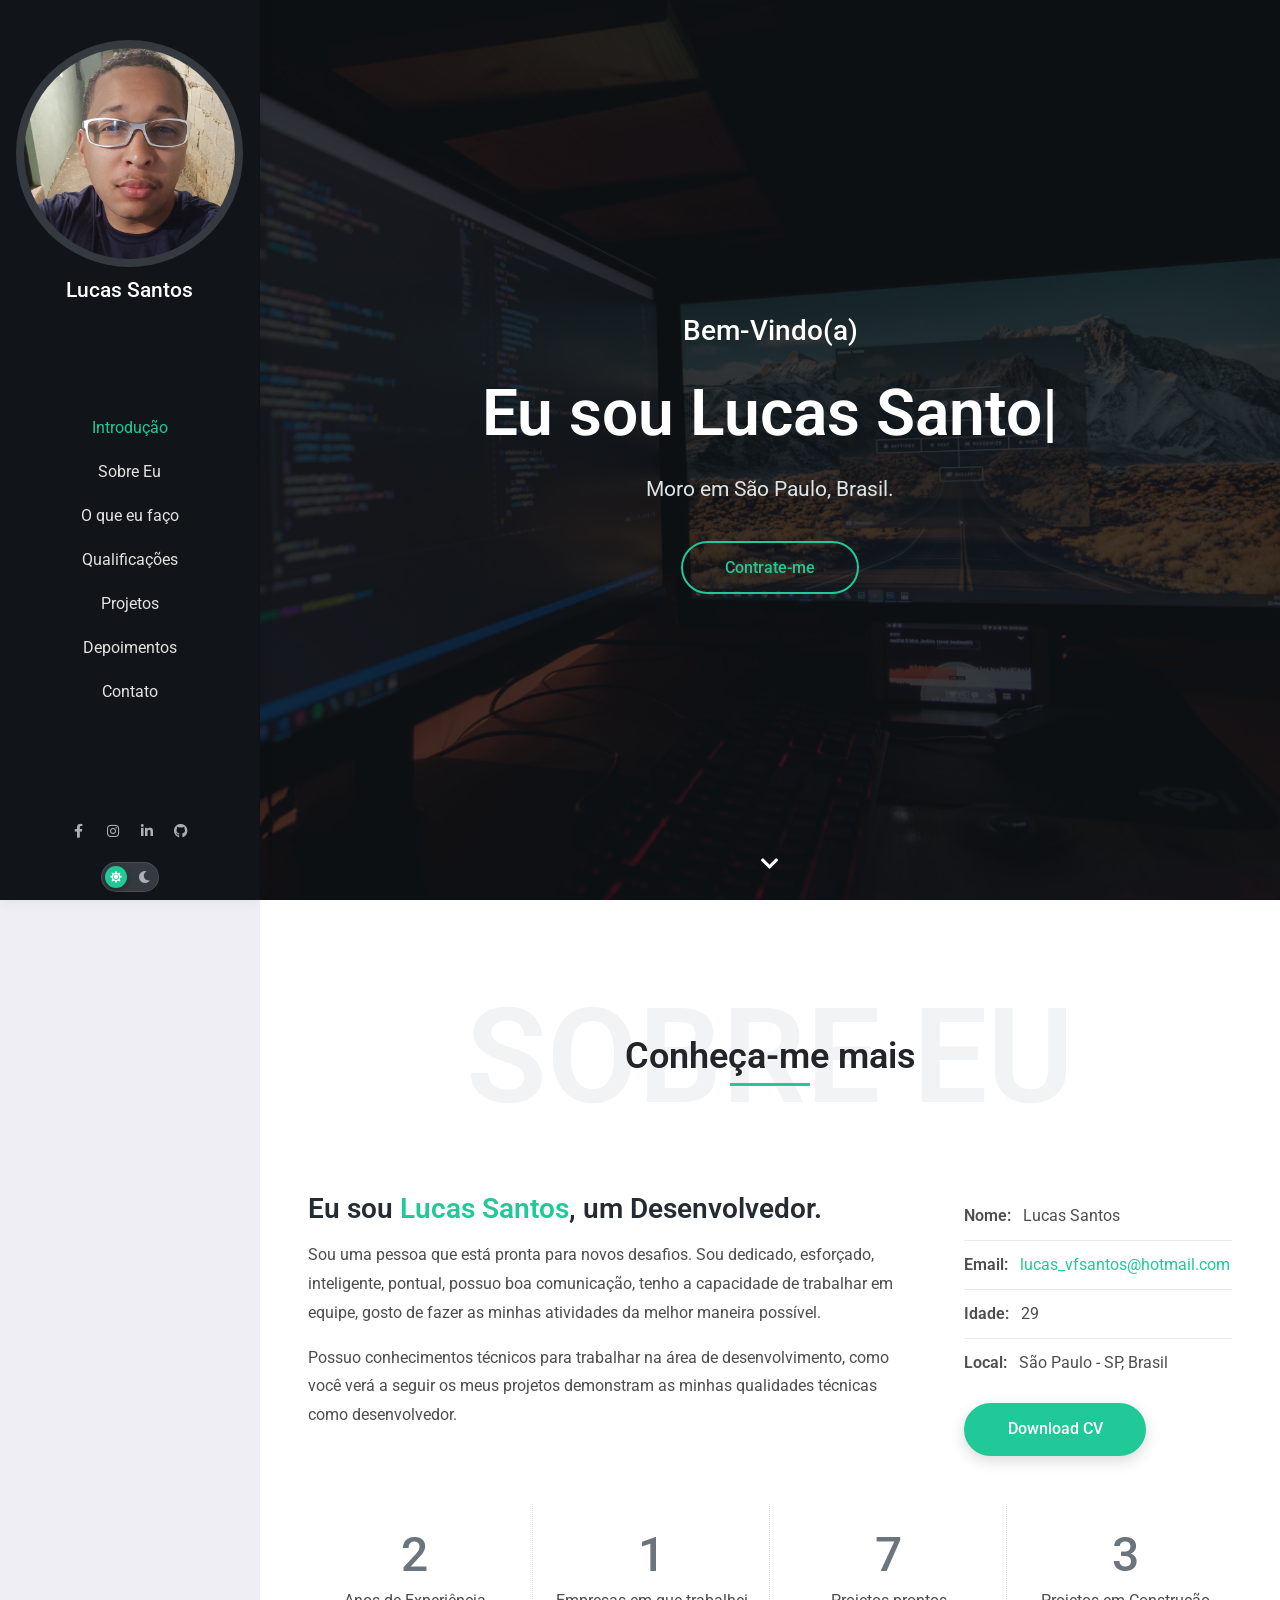
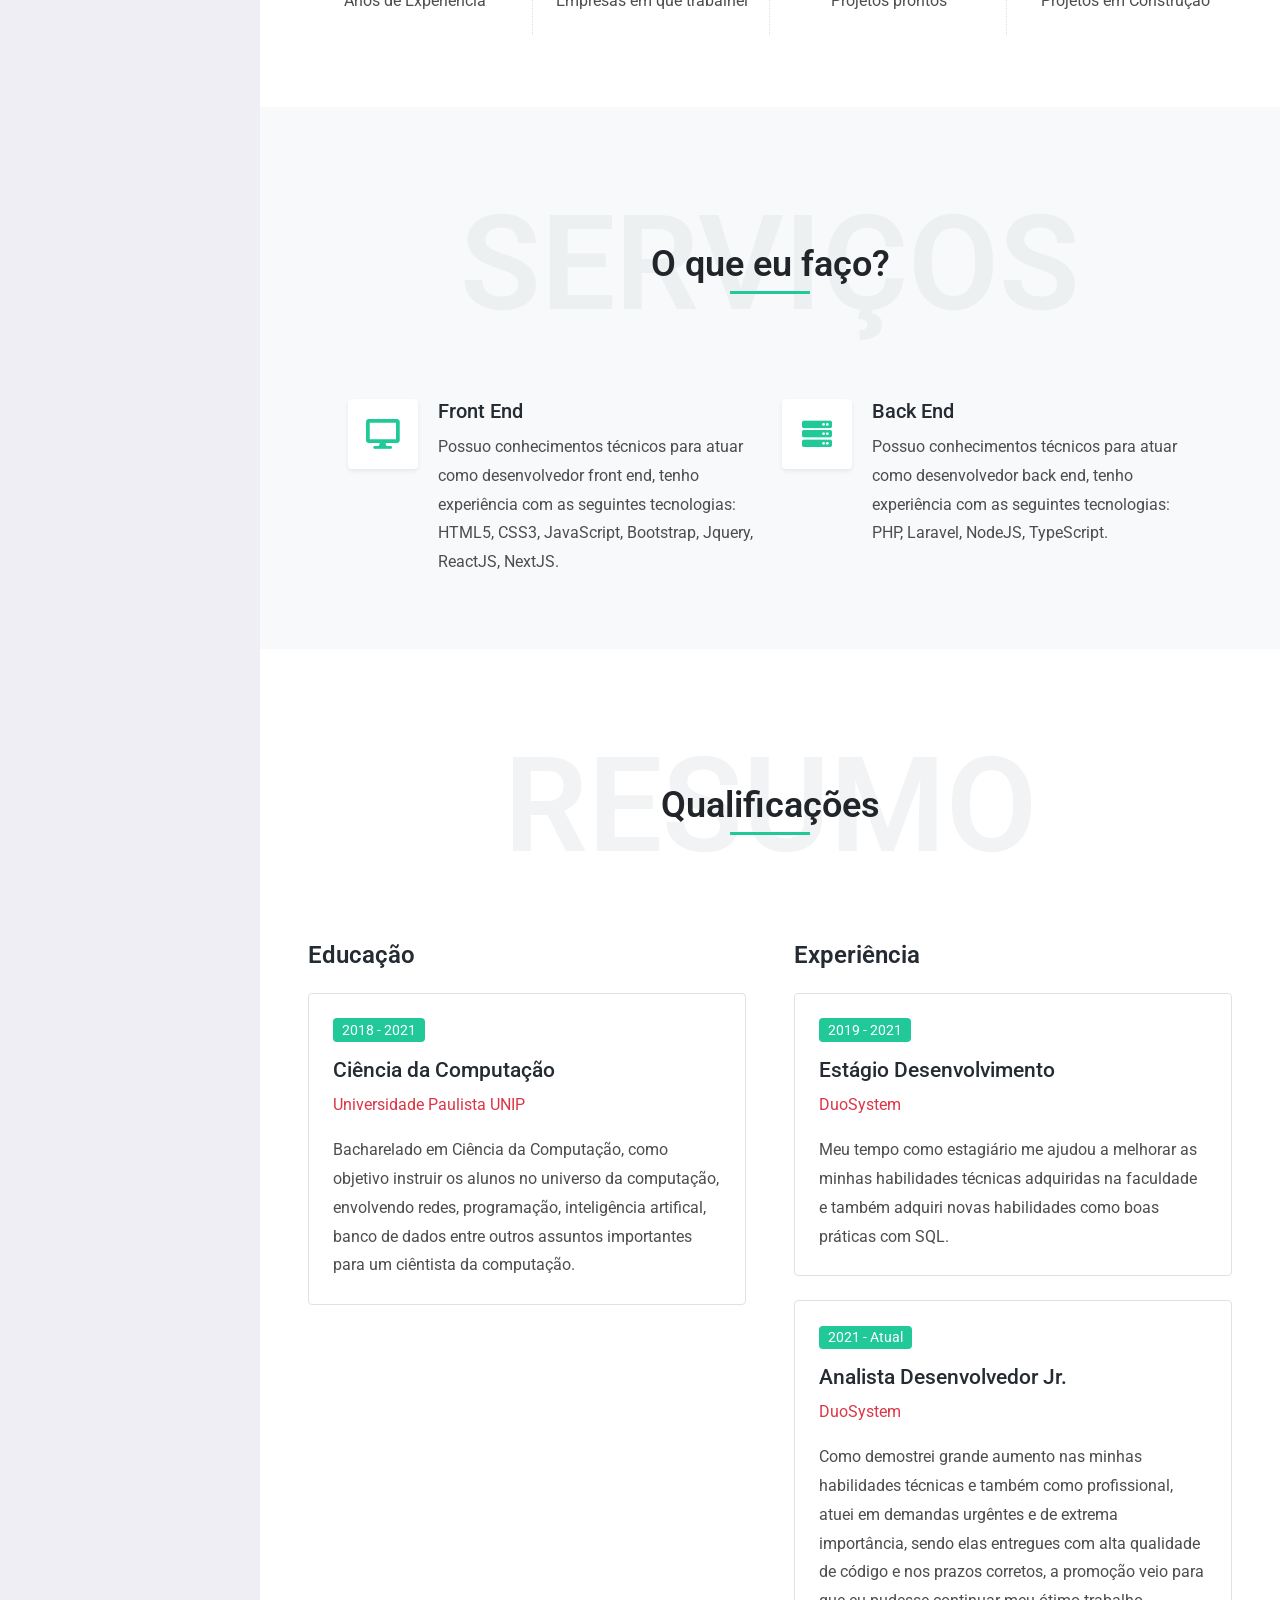
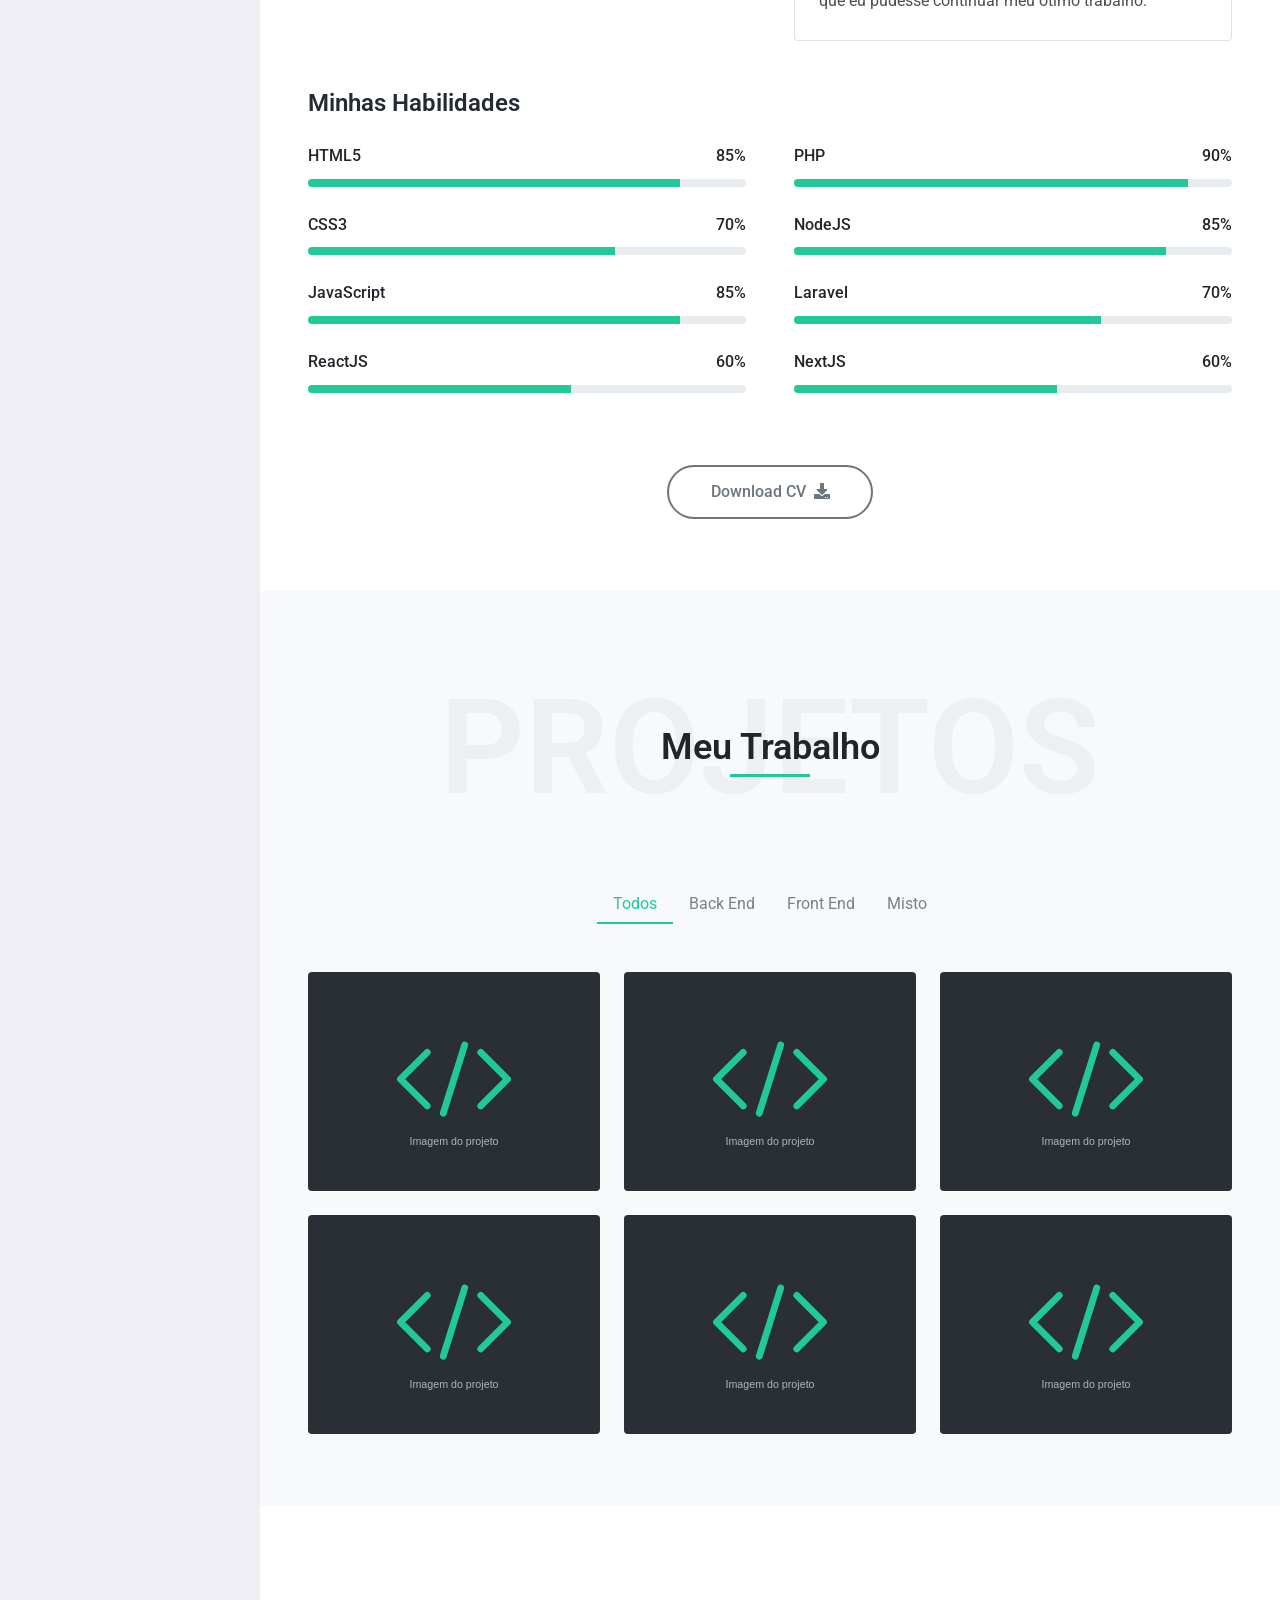
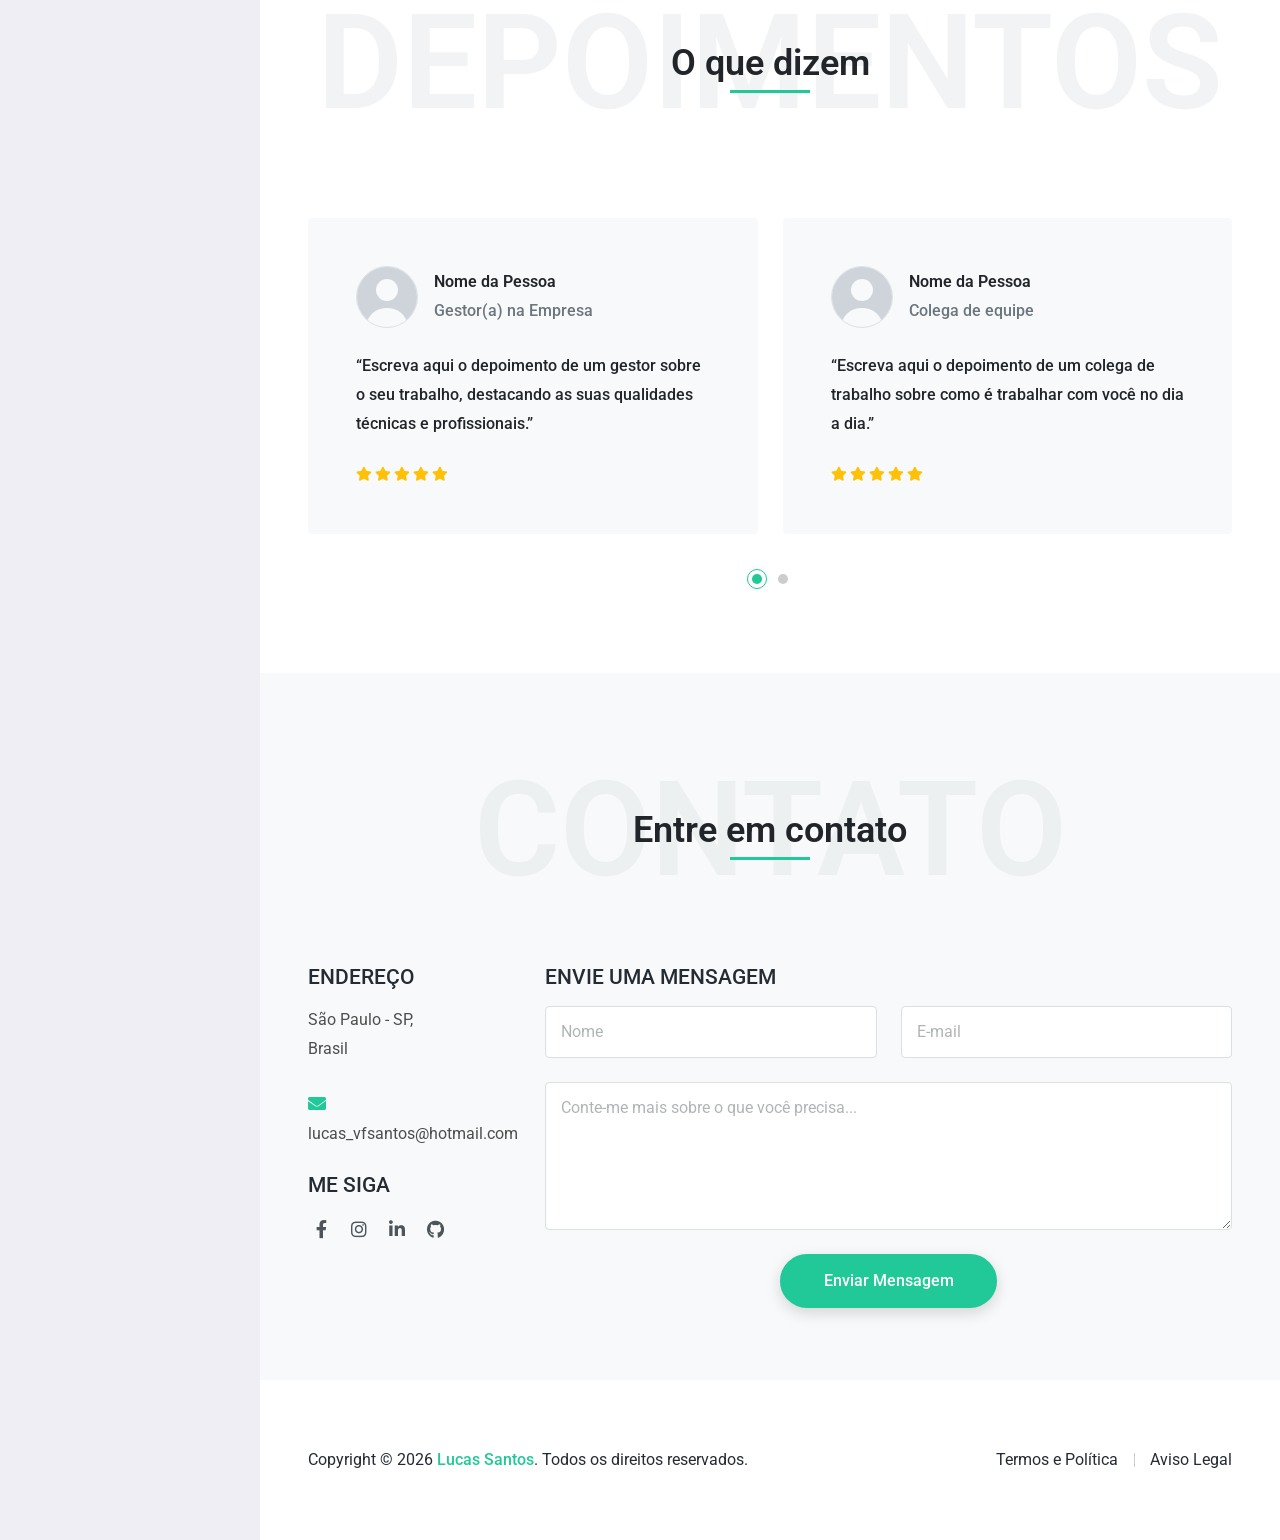
==== commit 7097211a: "feat: finish site structure and add light/dark theme switch" ====
--- a/index.html
+++ b/index.html
@@ -8,6 +8,19 @@
     <meta name="description" content="Lucas Santos portfólio">
     <meta name="author" content="Lucas Santos">
     <title>My Portfólio</title>
+    <!-- Aplica o tema salvo (claro/escuro) antes da página ser desenhada, evitando o "piscar" do tema claro -->
+    <script>
+        (function () {
+            var theme = null;
+            try {
+                theme = localStorage.getItem('theme');
+            } catch (e) {}
+            if (theme !== 'light' && theme !== 'dark') {
+                theme = window.matchMedia && window.matchMedia('(prefers-color-scheme: dark)').matches ? 'dark' : 'light';
+            }
+            document.documentElement.setAttribute('data-theme', theme);
+        })();
+    </script>
     <link rel="shortcut icon" href="images/favicon.ico" type="image/x-icon">
     <link rel="preconnect" href="https://fonts.googleapis.com">
     <link rel="preconnect" href="https://fonts.gstatic.com" crossorigin>
@@ -36,7 +49,7 @@
     </div>
     <!-- Fim Preloader -->
     <!-- Inicio Main -->
-    <main id="main-wrapper">
+    <div id="main-wrapper">
         <!-- Inicio Header -->
         <header id="header" class="sticky-top">
             <!-- Inicio Navbar -->
@@ -69,11 +82,14 @@
                                 <a class="nav-link smooth-scroll" href="#projects">Projetos</a>
                             </li>
                             <li class="nav-item">
+                                <a class="nav-link smooth-scroll" href="#testimonial">Depoimentos</a>
+                            </li>
+                            <li class="nav-item">
                                 <a class="nav-link smooth-scroll" href="#contact">Contato</a>
                             </li>
                         </ul>
                     </div>
-                    <ul class="social-icons social-icons-muted social-icons-sm mt-lg-auto ms-auto ms-lg-0 d-flex">
+                    <ul class="social-icons social-icons-muted social-icons-sm mt-lg-auto ms-auto ms-lg-0 d-none d-sm-flex">
                         <li class="social-icons-facebook">
                             <a data-bs-toggle="tooltip" title="Facebook"
                                 href="https://web.facebook.com/lucas.vinicius.79219754" target="_blank">
@@ -100,6 +116,16 @@
                             </a>
                         </li>
                     </ul>
+                    <!-- Inicio Botão de Tema -->
+                    <button id="theme-switch" class="theme-switch ms-auto ms-sm-3 ms-lg-0 mt-lg-3" type="button" role="switch"
+                        aria-checked="false" aria-label="Tema escuro" data-bs-toggle="tooltip" title="Tema claro / escuro">
+                        <span class="theme-switch-track" aria-hidden="true">
+                            <i class="fas fa-sun theme-switch-icon theme-switch-icon-sun"></i>
+                            <i class="fas fa-moon theme-switch-icon theme-switch-icon-moon"></i>
+                            <span class="theme-switch-thumb"></span>
+                        </span>
+                    </button>
+                    <!-- Fim Botão de Tema -->
                     <button class="navbar-toggler" type="button" data-bs-toggle="collapse" data-bs-target="#header-nav">
                         <span></span><span></span><span></span>
                     </button>
@@ -247,7 +273,7 @@
                         <div class="col-lg-11 mx-auto">
                             <div class="row">
                                 <div class="col-md-6">
-                                    <div class="featured-box style-3 mb-5">
+                                    <div class="featured-box style-3 mb-5 mb-md-0">
                                         <div class="featured-box-icon text-primary bg-white shadow-sm rounded">
                                             <i class="fas fa-desktop"></i>
                                         </div>
@@ -260,7 +286,7 @@
                                     </div>
                                 </div>
                                 <div class="col-md-6">
-                                    <div class="featured-box style-3 mb-5">
+                                    <div class="featured-box style-3 mb-0">
                                         <div class="featured-box-icon text-primary bg-white shadow-sm rounded">
                                             <i class="fas fa-server"></i>
                                         </div>
@@ -417,17 +443,354 @@
                             <a href="" data-filter=".mixed" class="nav-link">Misto</a>
                         </li>
                     </ul>
-                    <div class="portfolio popup-ajax-gallery"></div>
+                    <div class="portfolio popup-ajax-gallery">
+                        <div class="row portfolio-filter g-4">
+                            <div class="col-sm-6 col-lg-4 back">
+                                <div class="portfolio-box rounded">
+                                    <div class="portfolio-img rounded">
+                                        <img class="img-fluid d-block" src="images/projects/placeholder.svg" alt="Imagem do Projeto 1">
+                                        <div class="portfolio-overlay">
+                                            <a class="popup-ajax stretched-link" href="ajax/projeto-1.html" aria-label="Ver detalhes do Projeto 1"></a>
+                                            <div class="portfolio-overlay-details">
+                                                <h5 class="text-white fw-400">Nome do Projeto 1</h5>
+                                                <span class="text-light">Back End</span>
+                                            </div>
+                                        </div>
+                                    </div>
+                                </div>
+                            </div>
+                            <div class="col-sm-6 col-lg-4 front">
+                                <div class="portfolio-box rounded">
+                                    <div class="portfolio-img rounded">
+                                        <img class="img-fluid d-block" src="images/projects/placeholder.svg" alt="Imagem do Projeto 2">
+                                        <div class="portfolio-overlay">
+                                            <a class="popup-ajax stretched-link" href="ajax/projeto-2.html" aria-label="Ver detalhes do Projeto 2"></a>
+                                            <div class="portfolio-overlay-details">
+                                                <h5 class="text-white fw-400">Nome do Projeto 2</h5>
+                                                <span class="text-light">Front End</span>
+                                            </div>
+                                        </div>
+                                    </div>
+                                </div>
+                            </div>
+                            <div class="col-sm-6 col-lg-4 mixed">
+                                <div class="portfolio-box rounded">
+                                    <div class="portfolio-img rounded">
+                                        <img class="img-fluid d-block" src="images/projects/placeholder.svg" alt="Imagem do Projeto 3">
+                                        <div class="portfolio-overlay">
+                                            <a class="popup-ajax stretched-link" href="ajax/projeto-3.html" aria-label="Ver detalhes do Projeto 3"></a>
+                                            <div class="portfolio-overlay-details">
+                                                <h5 class="text-white fw-400">Nome do Projeto 3</h5>
+                                                <span class="text-light">Misto</span>
+                                            </div>
+                                        </div>
+                                    </div>
+                                </div>
+                            </div>
+                            <div class="col-sm-6 col-lg-4 back">
+                                <div class="portfolio-box rounded">
+                                    <div class="portfolio-img rounded">
+                                        <img class="img-fluid d-block" src="images/projects/placeholder.svg" alt="Imagem do Projeto 4">
+                                        <div class="portfolio-overlay">
+                                            <a class="popup-ajax stretched-link" href="ajax/projeto-4.html" aria-label="Ver detalhes do Projeto 4"></a>
+                                            <div class="portfolio-overlay-details">
+                                                <h5 class="text-white fw-400">Nome do Projeto 4</h5>
+                                                <span class="text-light">Back End</span>
+                                            </div>
+                                        </div>
+                                    </div>
+                                </div>
+                            </div>
+                            <div class="col-sm-6 col-lg-4 front">
+                                <div class="portfolio-box rounded">
+                                    <div class="portfolio-img rounded">
+                                        <img class="img-fluid d-block" src="images/projects/placeholder.svg" alt="Imagem do Projeto 5">
+                                        <div class="portfolio-overlay">
+                                            <a class="popup-ajax stretched-link" href="ajax/projeto-5.html" aria-label="Ver detalhes do Projeto 5"></a>
+                                            <div class="portfolio-overlay-details">
+                                                <h5 class="text-white fw-400">Nome do Projeto 5</h5>
+                                                <span class="text-light">Front End</span>
+                                            </div>
+                                        </div>
+                                    </div>
+                                </div>
+                            </div>
+                            <div class="col-sm-6 col-lg-4 mixed">
+                                <div class="portfolio-box rounded">
+                                    <div class="portfolio-img rounded">
+                                        <img class="img-fluid d-block" src="images/projects/placeholder.svg" alt="Imagem do Projeto 6">
+                                        <div class="portfolio-overlay">
+                                            <a class="popup-ajax stretched-link" href="ajax/projeto-6.html" aria-label="Ver detalhes do Projeto 6"></a>
+                                            <div class="portfolio-overlay-details">
+                                                <h5 class="text-white fw-400">Nome do Projeto 6</h5>
+                                                <span class="text-light">Misto</span>
+                                            </div>
+                                        </div>
+                                    </div>
+                                </div>
+                            </div>
+                        </div>
+                    </div>
                 </div>
             </section>
             <!-- Fim Projetos -->
+            <!-- Inicio Depoimentos -->
+            <section id="testimonial" class="section">
+                <div class="container px-lg-5">
+                    <div class="position-relative d-flex text-center mb-5">
+                        <h2 class="text-24 text-light opacity-4 text-uppercase fw-600 w-100 mb-0">Depoimentos</h2>
+                        <p class="text-9 text-dark fw-600 position-absolute w-100 align-self-center lh-base mb-0">
+                            O que dizem
+                            <span class="heading-separator-line border-bottom border-3 border-primary d-block mx-auto"></span>
+                        </p>
+                    </div>
+                    <div class="owl-carousel owl-theme" data-loop="true" data-nav="false" data-autoplay="false"
+                        data-margin="25" data-stagepadding="0" data-slideby="1" data-items-xs="1" data-items-sm="1"
+                        data-items-md="1" data-items-lg="2">
+                        <div class="item">
+                            <div class="bg-light rounded p-5">
+                                <div class="d-flex align-items-center mt-auto mb-4">
+                                    <img class="img-fluid rounded-circle border d-inline-block w-auto" src="images/testimonial/avatar.svg" alt="">
+                                    <p class="ms-3 mb-0">
+                                        <strong class="d-block text-dark fw-600">Nome da Pessoa</strong>
+                                        <span class="text-muted fw-500">Gestor(a) na Empresa</span>
+                                    </p>
+                                </div>
+                                <p class="text-dark fw-500 mb-4">
+                                    “Escreva aqui o depoimento de um gestor sobre o seu trabalho, destacando
+                                    as suas qualidades técnicas e profissionais.”
+                                </p>
+                                <span class="text-2">
+                                    <i class="fas fa-star text-warning"></i>
+                                    <i class="fas fa-star text-warning"></i>
+                                    <i class="fas fa-star text-warning"></i>
+                                    <i class="fas fa-star text-warning"></i>
+                                    <i class="fas fa-star text-warning"></i>
+                                </span>
+                            </div>
+                        </div>
+                        <div class="item">
+                            <div class="bg-light rounded p-5">
+                                <div class="d-flex align-items-center mt-auto mb-4">
+                                    <img class="img-fluid rounded-circle border d-inline-block w-auto" src="images/testimonial/avatar.svg" alt="">
+                                    <p class="ms-3 mb-0">
+                                        <strong class="d-block text-dark fw-600">Nome da Pessoa</strong>
+                                        <span class="text-muted fw-500">Colega de equipe</span>
+                                    </p>
+                                </div>
+                                <p class="text-dark fw-500 mb-4">
+                                    “Escreva aqui o depoimento de um colega de trabalho sobre como é
+                                    trabalhar com você no dia a dia.”
+                                </p>
+                                <span class="text-2">
+                                    <i class="fas fa-star text-warning"></i>
+                                    <i class="fas fa-star text-warning"></i>
+                                    <i class="fas fa-star text-warning"></i>
+                                    <i class="fas fa-star text-warning"></i>
+                                    <i class="fas fa-star text-warning"></i>
+                                </span>
+                            </div>
+                        </div>
+                        <div class="item">
+                            <div class="bg-light rounded p-5">
+                                <div class="d-flex align-items-center mt-auto mb-4">
+                                    <img class="img-fluid rounded-circle border d-inline-block w-auto" src="images/testimonial/avatar.svg" alt="">
+                                    <p class="ms-3 mb-0">
+                                        <strong class="d-block text-dark fw-600">Nome da Pessoa</strong>
+                                        <span class="text-muted fw-500">Cliente</span>
+                                    </p>
+                                </div>
+                                <p class="text-dark fw-500 mb-4">
+                                    “Escreva aqui o depoimento de um cliente sobre um projeto que você
+                                    entregou para ele.”
+                                </p>
+                                <span class="text-2">
+                                    <i class="fas fa-star text-warning"></i>
+                                    <i class="fas fa-star text-warning"></i>
+                                    <i class="fas fa-star text-warning"></i>
+                                    <i class="fas fa-star text-warning"></i>
+                                    <i class="fas fa-star text-warning"></i>
+                                </span>
+                            </div>
+                        </div>
+                    </div>
+                </div>
+            </section>
+            <!-- Fim Depoimentos -->
+            <!-- Inicio Contato -->
+            <section id="contact" class="section bg-light">
+                <div class="container px-lg-5">
+                    <div class="position-relative d-flex text-center mb-5">
+                        <h2 class="text-24 text-light opacity-4 text-uppercase fw-600 w-100 mb-0">Contato</h2>
+                        <p class="text-9 text-dark fw-600 position-absolute w-100 align-self-center lh-base mb-0">
+                            Entre em contato
+                            <span class="heading-separator-line border-bottom border-3 border-primary d-block mx-auto"></span>
+                        </p>
+                    </div>
+                    <div class="row gy-5">
+                        <div class="col-md-4 col-xl-3 order-1 order-md-0 text-center text-md-start">
+                            <h2 class="mb-3 text-5 text-uppercase">Endereço</h2>
+                            <p class="text-3 mb-4">
+                                São Paulo - SP,<br>
+                                Brasil
+                            </p>
+                            <!-- Descomente e preencha para exibir seu telefone/WhatsApp -->
+                            <!--
+                            <p class="text-3 mb-1">
+                                <span class="text-primary text-4 me-2"><i class="fas fa-phone"></i></span>(11) 00000-0000
+                            </p>
+                            -->
+                            <p class="text-3 text-break mb-4">
+                                <span class="text-primary text-4 me-2"><i class="fas fa-envelope"></i></span>lucas_vfsantos@hotmail.com
+                            </p>
+                            <h2 class="mb-3 text-5 text-uppercase">Me siga</h2>
+                            <ul class="social-icons justify-content-center justify-content-md-start">
+                                <li class="social-icons-facebook">
+                                    <a data-bs-toggle="tooltip" title="Facebook"
+                                        href="https://web.facebook.com/lucas.vinicius.79219754" target="_blank">
+                                        <i class="fab fa-facebook-f"></i>
+                                    </a>
+                                </li>
+                                <li class="social-icons-instagram">
+                                    <a data-bs-toggle="tooltip" title="Instagram"
+                                        href="https://www.instagram.com/luvinisantos/" target="_blank">
+                                        <i class="fab fa-instagram"></i>
+                                    </a>
+                                </li>
+                                <li class="social-icons-linkedin">
+                                    <a data-bs-toggle="tooltip" title="LinkedIn"
+                                        href="https://www.linkedin.com/in/lucas-vinicius-ferreira-dos-santos-247863186"
+                                        target="_blank">
+                                        <i class="fab fa-linkedin-in"></i>
+                                    </a>
+                                </li>
+                                <li class="social-icons-github">
+                                    <a data-bs-toggle="tooltip" title="GitHub"
+                                        href="https://github.com/Lucas-Vinicius27" target="_blank">
+                                        <i class="fab fa-github"></i>
+                                    </a>
+                                </li>
+                            </ul>
+                        </div>
+                        <div class="col-md-8 col-xl-9 order-0 order-md-1">
+                            <h2 class="mb-3 text-5 text-uppercase text-center text-md-start">Envie uma mensagem</h2>
+                            <form id="contact-form" action="" method="post">
+                                <div class="row g-4">
+                                    <div class="col-xl-6">
+                                        <input name="name" type="text" class="form-control" required placeholder="Nome" aria-label="Nome">
+                                    </div>
+                                    <div class="col-xl-6">
+                                        <input name="email" type="email" class="form-control" required placeholder="E-mail" aria-label="E-mail">
+                                    </div>
+                                    <div class="col-12">
+                                        <textarea name="form-message" class="form-control" rows="5" required
+                                            placeholder="Conte-me mais sobre o que você precisa..." aria-label="Mensagem"></textarea>
+                                    </div>
+                                </div>
+                                <p class="text-center mt-4 mb-0">
+                                    <button id="submit-btn" class="btn btn-primary rounded-pill d-inline-flex" type="submit">Enviar Mensagem</button>
+                                </p>
+                            </form>
+                        </div>
+                    </div>
+                </div>
+            </section>
+            <!-- Fim Contato -->
         </div>
         <!-- Fim Content -->
-    </main>
+        <!-- Inicio Footer -->
+        <footer id="footer" class="section">
+            <div class="container px-lg-5">
+                <div class="row">
+                    <div class="col-lg-6 text-center text-lg-start">
+                        <p class="mb-3 mb-lg-0">
+                            Copyright &copy; <span id="current-year">2026</span>
+                            <a href="#home" class="fw-500 smooth-scroll">Lucas Santos</a>. Todos os direitos reservados.
+                        </p>
+                    </div>
+                    <div class="col-lg-6">
+                        <ul class="nav nav-separator justify-content-center justify-content-lg-end">
+                            <li class="nav-item">
+                                <a class="nav-link" data-bs-toggle="modal" data-bs-target="#terms-policy" href="#">Termos e Política</a>
+                            </li>
+                            <li class="nav-item">
+                                <a class="nav-link" data-bs-toggle="modal" data-bs-target="#disclaimer" href="#">Aviso Legal</a>
+                            </li>
+                        </ul>
+                    </div>
+                </div>
+            </div>
+        </footer>
+        <!-- Fim Footer -->
+    </div>
     <!-- Fim Main -->
-    <!-- Inicio Footer -->
-    <footer></footer>
-    <!-- Fim Footer -->
+    <!-- Inicio Voltar ao Topo -->
+    <a id="back-to-top" class="rounded-circle" data-bs-toggle="tooltip" title="Voltar ao topo" href="#" aria-label="Voltar ao topo">
+        <i class="fa fa-chevron-up"></i>
+    </a>
+    <!-- Fim Voltar ao Topo -->
+    <!-- Inicio Modal Termos e Política -->
+    <div id="terms-policy" class="modal fade" tabindex="-1" aria-labelledby="terms-policy-title" aria-hidden="true">
+        <div class="modal-dialog modal-lg modal-dialog-centered">
+            <div class="modal-content">
+                <div class="modal-header">
+                    <h5 id="terms-policy-title" class="modal-title">Termos e Política</h5>
+                    <button type="button" class="btn-close" data-bs-dismiss="modal" aria-label="Fechar"></button>
+                </div>
+                <div class="modal-body p-4">
+                    <p>
+                        Este site é um portfólio pessoal, criado para apresentar meus projetos, minhas experiências
+                        e minhas habilidades como desenvolvedor.
+                    </p>
+                    <h3 class="mb-3 mt-4">Termos de Uso</h3>
+                    <p>
+                        Você pode navegar e compartilhar os links deste site livremente. Os textos, imagens e
+                        códigos aqui apresentados não devem ser copiados ou redistribuídos como se fossem seus.
+                    </p>
+                    <h3 class="mb-3 mt-4">Política de Privacidade</h3>
+                    <p>
+                        As informações enviadas pelo formulário de contato são usadas apenas para responder
+                        à sua mensagem.
+                    </p>
+                    <ol class="lh-lg">
+                        <li>São coletados somente os dados que você informa no formulário de contato (nome, e-mail e mensagem).</li>
+                        <li>Seus dados não são vendidos, alugados ou compartilhados com terceiros.</li>
+                        <li>
+                            O formulário é protegido pelo Google reCAPTCHA, sujeito à
+                            <a href="https://policies.google.com/privacy" target="_blank">Política de Privacidade</a> e aos
+                            <a href="https://policies.google.com/terms" target="_blank">Termos de Serviço</a> do Google.
+                        </li>
+                        <li>A sua preferência de tema (claro ou escuro) fica salva apenas no seu navegador.</li>
+                        <li>Você pode pedir a exclusão dos seus dados a qualquer momento pelo e-mail lucas_vfsantos@hotmail.com.</li>
+                    </ol>
+                </div>
+            </div>
+        </div>
+    </div>
+    <!-- Fim Modal Termos e Política -->
+    <!-- Inicio Modal Aviso Legal -->
+    <div id="disclaimer" class="modal fade" tabindex="-1" aria-labelledby="disclaimer-title" aria-hidden="true">
+        <div class="modal-dialog modal-lg modal-dialog-centered">
+            <div class="modal-content">
+                <div class="modal-header">
+                    <h5 id="disclaimer-title" class="modal-title">Direitos Autorais e Aviso Legal</h5>
+                    <button type="button" class="btn-close" data-bs-dismiss="modal" aria-label="Fechar"></button>
+                </div>
+                <div class="modal-body p-4">
+                    <p>
+                        Todo o conteúdo deste site pertence a Lucas Santos, exceto quando indicado o contrário.
+                    </p>
+                    <ul class="lh-lg">
+                        <li>Os projetos apresentados foram desenvolvidos por mim, individualmente ou em equipe.</li>
+                        <li>Marcas, logotipos e nomes de terceiros pertencem aos seus respectivos donos.</li>
+                        <li>As informações deste site podem ser atualizadas a qualquer momento, sem aviso prévio.</li>
+                        <li>Links para sites externos são oferecidos apenas por conveniência e não sou responsável pelo conteúdo deles.</li>
+                    </ul>
+                </div>
+            </div>
+        </div>
+    </div>
+    <!-- Fim Modal Aviso Legal -->
     <!-- JavaScript -->
     <script src="vendor/jquery/jquery.min.js"></script>
     <script src="vendor/bootstrap/js/bootstrap.bundle.min.js"></script>
--- a/css/style.css
+++ b/css/style.css
@@ -3575,6 +3575,308 @@
   border-radius: 4px 0px 0px 4px;
 }
 
-.grecaptcha-badge { 
+.grecaptcha-badge {
     visibility: hidden;
 }
+
+/* =================================== */
+/*  7. Botão de Tema (Claro / Escuro)
+/* =================================== */
+.theme-switch {
+    display: inline-flex;
+    align-items: center;
+    padding: 0;
+    border: 0;
+    background: transparent;
+    cursor: pointer;
+}
+
+.theme-switch-track {
+    position: relative;
+    display: flex;
+    align-items: center;
+    justify-content: space-between;
+    width: 58px;
+    height: 30px;
+    padding: 0 7px;
+    border: 1px solid rgba(250, 250, 250, 0.1);
+    border-radius: 50rem;
+    background-color: #343a40;
+    transition: border-color 0.2s ease, box-shadow 0.2s ease;
+}
+
+.theme-switch-thumb {
+    position: absolute;
+    top: 3px;
+    left: 3px;
+    width: 22px;
+    height: 22px;
+    border-radius: 50%;
+    background-color: #20c997;
+    box-shadow: 0 2px 6px rgba(0, 0, 0, 0.3);
+    transition: transform 0.3s ease;
+}
+
+.theme-switch-icon {
+    position: relative;
+    z-index: 1;
+    width: 14px;
+    font-size: 12px;
+    line-height: 1;
+    text-align: center;
+    color: #aab1b8;
+    transition: color 0.3s ease;
+}
+
+/* Ícone ativo fica branco, por cima da bolinha */
+:root:not([data-theme="dark"]) .theme-switch-icon-sun,
+[data-theme="dark"] .theme-switch-icon-moon {
+    color: #fff;
+}
+
+[data-theme="dark"] .theme-switch-thumb {
+    transform: translateX(28px);
+}
+
+.theme-switch:hover .theme-switch-track {
+    border-color: rgba(250, 250, 250, 0.3);
+}
+
+.theme-switch:focus {
+    outline: none;
+}
+
+.theme-switch:focus-visible .theme-switch-track {
+    box-shadow: 0 0 0 3px rgba(32, 201, 151, 0.5);
+}
+
+@media (prefers-reduced-motion: reduce) {
+    .theme-switch-thumb,
+    .theme-switch-icon {
+        transition: none;
+    }
+}
+
+/* =================================== */
+/*  8. Tema Escuro
+/*  Ativado pelo atributo data-theme="dark" na tag <html>.
+/*  Reproduz as cores da versão dark do modelo (index-dark.html).
+/* =================================== */
+:root {
+    color-scheme: light;
+}
+
+[data-theme="dark"] {
+    color-scheme: dark;
+}
+
+/* Base */
+[data-theme="dark"] body {
+    background: #111418;
+    color: rgba(255, 255, 255, 0.5);
+}
+
+[data-theme="dark"] h1,
+[data-theme="dark"] h2,
+[data-theme="dark"] h3,
+[data-theme="dark"] h4,
+[data-theme="dark"] h5,
+[data-theme="dark"] h6 {
+    color: #fff;
+}
+
+[data-theme="dark"] #main-wrapper {
+    background: #212529;
+}
+
+[data-theme="dark"] .text-dark {
+    color: #dee3e4 !important;
+}
+
+[data-theme="dark"] .text-muted {
+    color: rgba(255, 255, 255, 0.5) !important;
+}
+
+/* Preloader */
+[data-theme="dark"] body > .preloader {
+    background-color: #000;
+}
+
+[data-theme="dark"] body > .preloader .lds-ellipsis div {
+    background-color: #fff;
+}
+
+/* Seções: as que usam .bg-light ficam bg-dark-2 e as demais herdam o bg-dark-1 do #main-wrapper */
+[data-theme="dark"] .section.bg-light {
+    background-color: #343a40 !important;
+}
+
+/* Títulos das seções */
+[data-theme="dark"] .text-24.text-light {
+    color: #6c757d !important;
+    opacity: 0.1;
+}
+
+[data-theme="dark"] .bg-light .text-24.text-light {
+    color: rgba(255, 255, 255, 0.5) !important;
+}
+
+[data-theme="dark"] .text-9.text-dark {
+    color: #fff !important;
+}
+
+/* Sobre Eu */
+[data-theme="dark"] #about .list-style-2 {
+    color: #dee3e4;
+}
+
+[data-theme="dark"] .list-style-2 > li {
+    border-bottom-color: rgba(250, 250, 250, 0.12);
+}
+
+[data-theme="dark"] .brands-grid.separator-border > .row > *:after {
+    border-bottom-color: rgba(250, 250, 250, 0.15);
+}
+
+[data-theme="dark"] .brands-grid.separator-border > .row > *:before {
+    border-left-color: rgba(250, 250, 250, 0.15);
+}
+
+[data-theme="dark"] .brands-grid p {
+    color: #dee3e4;
+}
+
+/* Serviços */
+[data-theme="dark"] .featured-box-icon.bg-white {
+    background-color: #212529 !important;
+}
+
+/* Qualificações */
+[data-theme="dark"] #resume .bg-white {
+    background-color: #111418 !important;
+    border-color: transparent !important;
+}
+
+[data-theme="dark"] #resume .badge.bg-primary {
+    background-color: #dc3545 !important;
+}
+
+[data-theme="dark"] #resume .text-danger {
+    color: #20c997 !important;
+}
+
+[data-theme="dark"] .progress {
+    background-color: #111418;
+}
+
+/* Projetos */
+[data-theme="dark"] .portfolio-menu .nav-item .nav-link {
+    color: #ddd;
+}
+
+[data-theme="dark"] .ajax-container {
+    background-color: #212529;
+}
+
+[data-theme="dark"] .mfp-close-btn-in .ajax-container .mfp-close {
+    color: #fff;
+    opacity: 0.65;
+}
+
+[data-theme="dark"] .mfp-close-btn-in .ajax-container .mfp-close:hover {
+    opacity: 1;
+}
+
+/* Depoimentos */
+[data-theme="dark"] #testimonial .bg-light {
+    background-color: #111418 !important;
+}
+
+[data-theme="dark"] #testimonial img.border {
+    border-color: transparent !important;
+}
+
+[data-theme="dark"] #testimonial strong.text-dark {
+    color: #fff !important;
+}
+
+/* Carrossel (Owl Carousel) */
+[data-theme="dark"] .owl-theme .owl-dots .owl-dot span:after {
+    background-color: rgba(250, 250, 250, 0.5);
+}
+
+[data-theme="dark"] .owl-theme .owl-dots .owl-dot.active span:after,
+[data-theme="dark"] .owl-theme .owl-dots .owl-dot:hover span:after {
+    background-color: #20c997;
+}
+
+[data-theme="dark"] .owl-theme .owl-nav button.owl-prev,
+[data-theme="dark"] .owl-theme .owl-nav button.owl-next {
+    background-color: rgba(250, 250, 250, 0.3);
+    color: #fff;
+}
+
+[data-theme="dark"] .owl-theme .owl-nav [class*='owl-']:hover:not(.disabled) {
+    background-color: rgba(250, 250, 250, 0.5);
+}
+
+/* Contato */
+[data-theme="dark"] #contact p {
+    color: #dee3e4;
+}
+
+[data-theme="dark"] .social-icons li a {
+    color: #aab1b8;
+}
+
+[data-theme="dark"] .social-icons li:hover.social-icons-github a {
+    color: #fff;
+}
+
+[data-theme="dark"] .form-control {
+    border-color: #232a31;
+    background-color: #232a31;
+    color: #fff;
+}
+
+[data-theme="dark"] .form-control:focus {
+    border-color: #80bdff;
+    background-color: #232a31;
+    color: #fff;
+}
+
+[data-theme="dark"] .form-control::placeholder {
+    color: #777b7f;
+}
+
+/* Footer */
+[data-theme="dark"] #footer {
+    background: #212529;
+    color: rgba(250, 250, 250, 0.8);
+}
+
+[data-theme="dark"] #footer .nav .nav-item .nav-link {
+    color: rgba(250, 250, 250, 0.8);
+}
+
+[data-theme="dark"] #footer .nav .nav-item .nav-link:hover {
+    color: #fafafa;
+}
+
+[data-theme="dark"] .nav.nav-separator .nav-item + .nav-item .nav-link:after {
+    background-color: rgba(250, 250, 250, 0.2);
+}
+
+/* Modais */
+[data-theme="dark"] .modal-content {
+    background-color: #343a40;
+    color: #dee3e4;
+}
+
+[data-theme="dark"] .modal-header {
+    border-bottom-color: #6c757d;
+}
+
+[data-theme="dark"] .btn-close {
+    filter: invert(1) grayscale(100%) brightness(200%);
+}
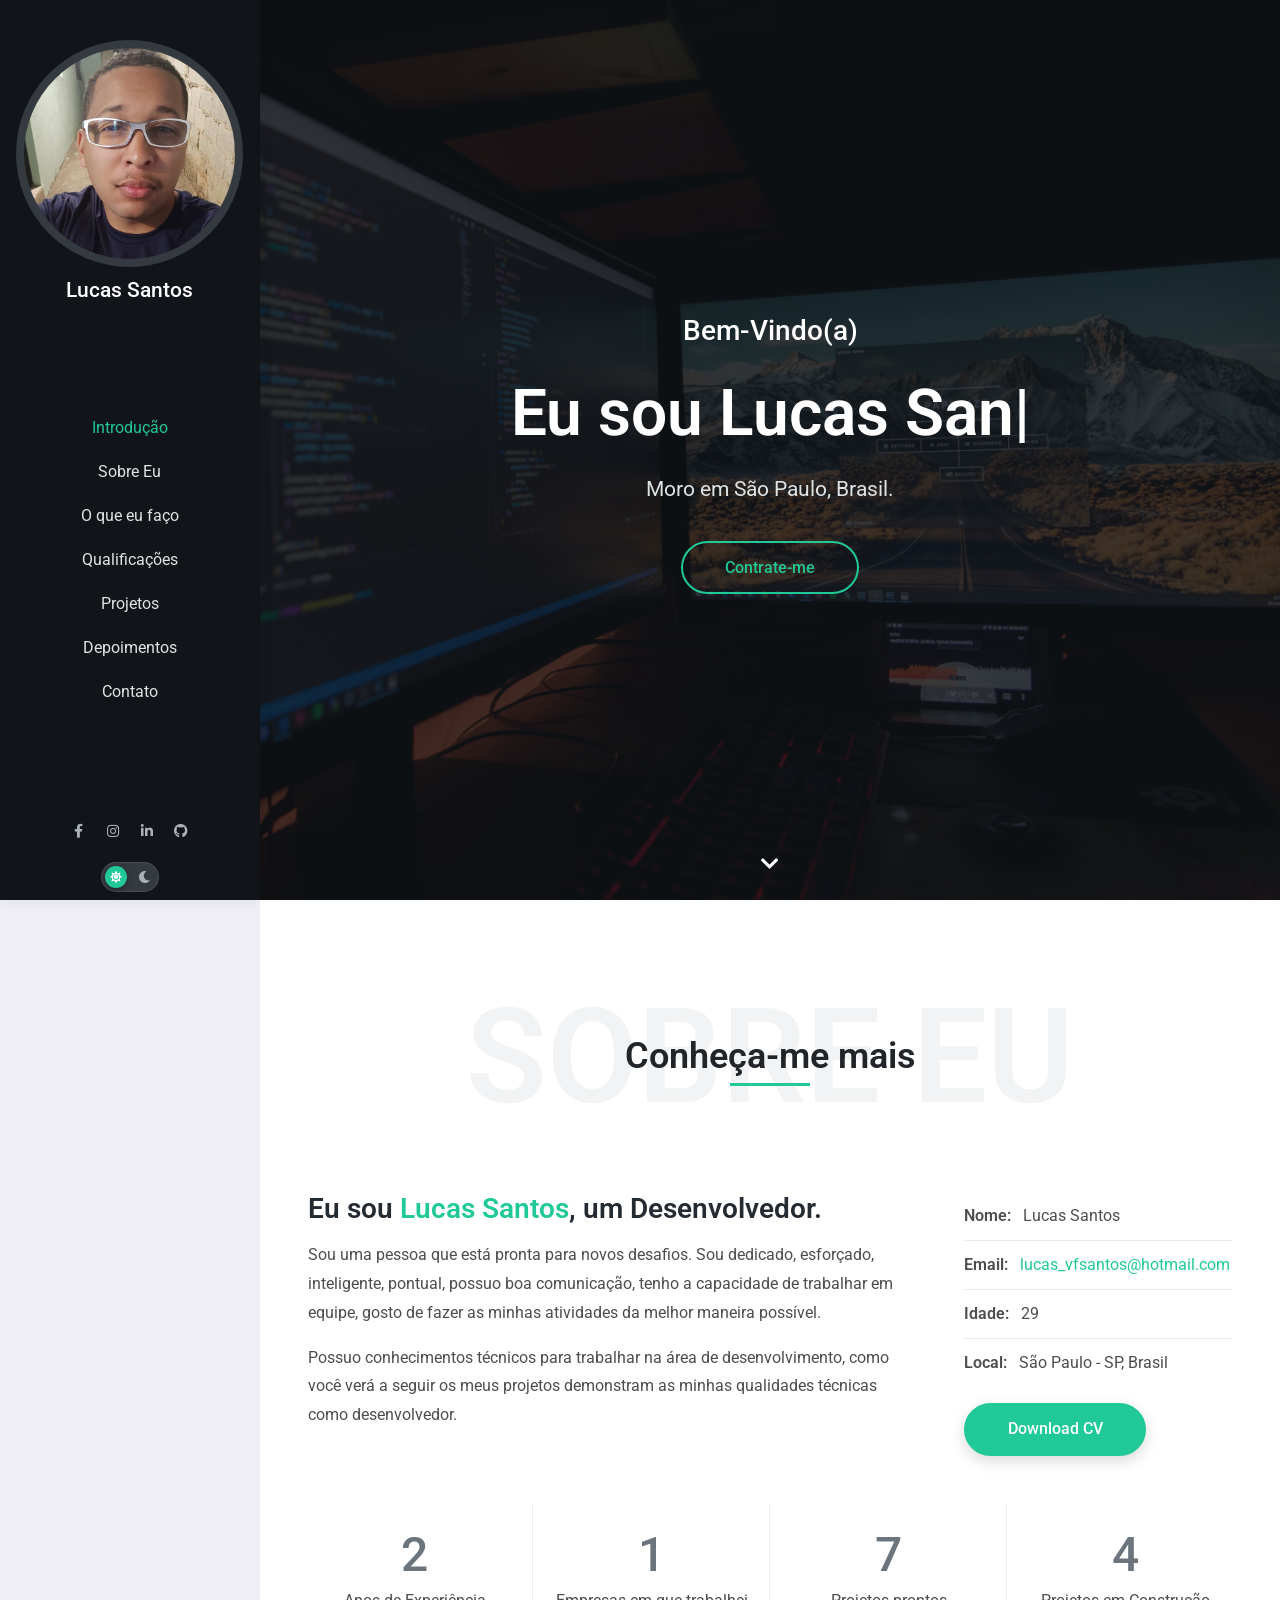
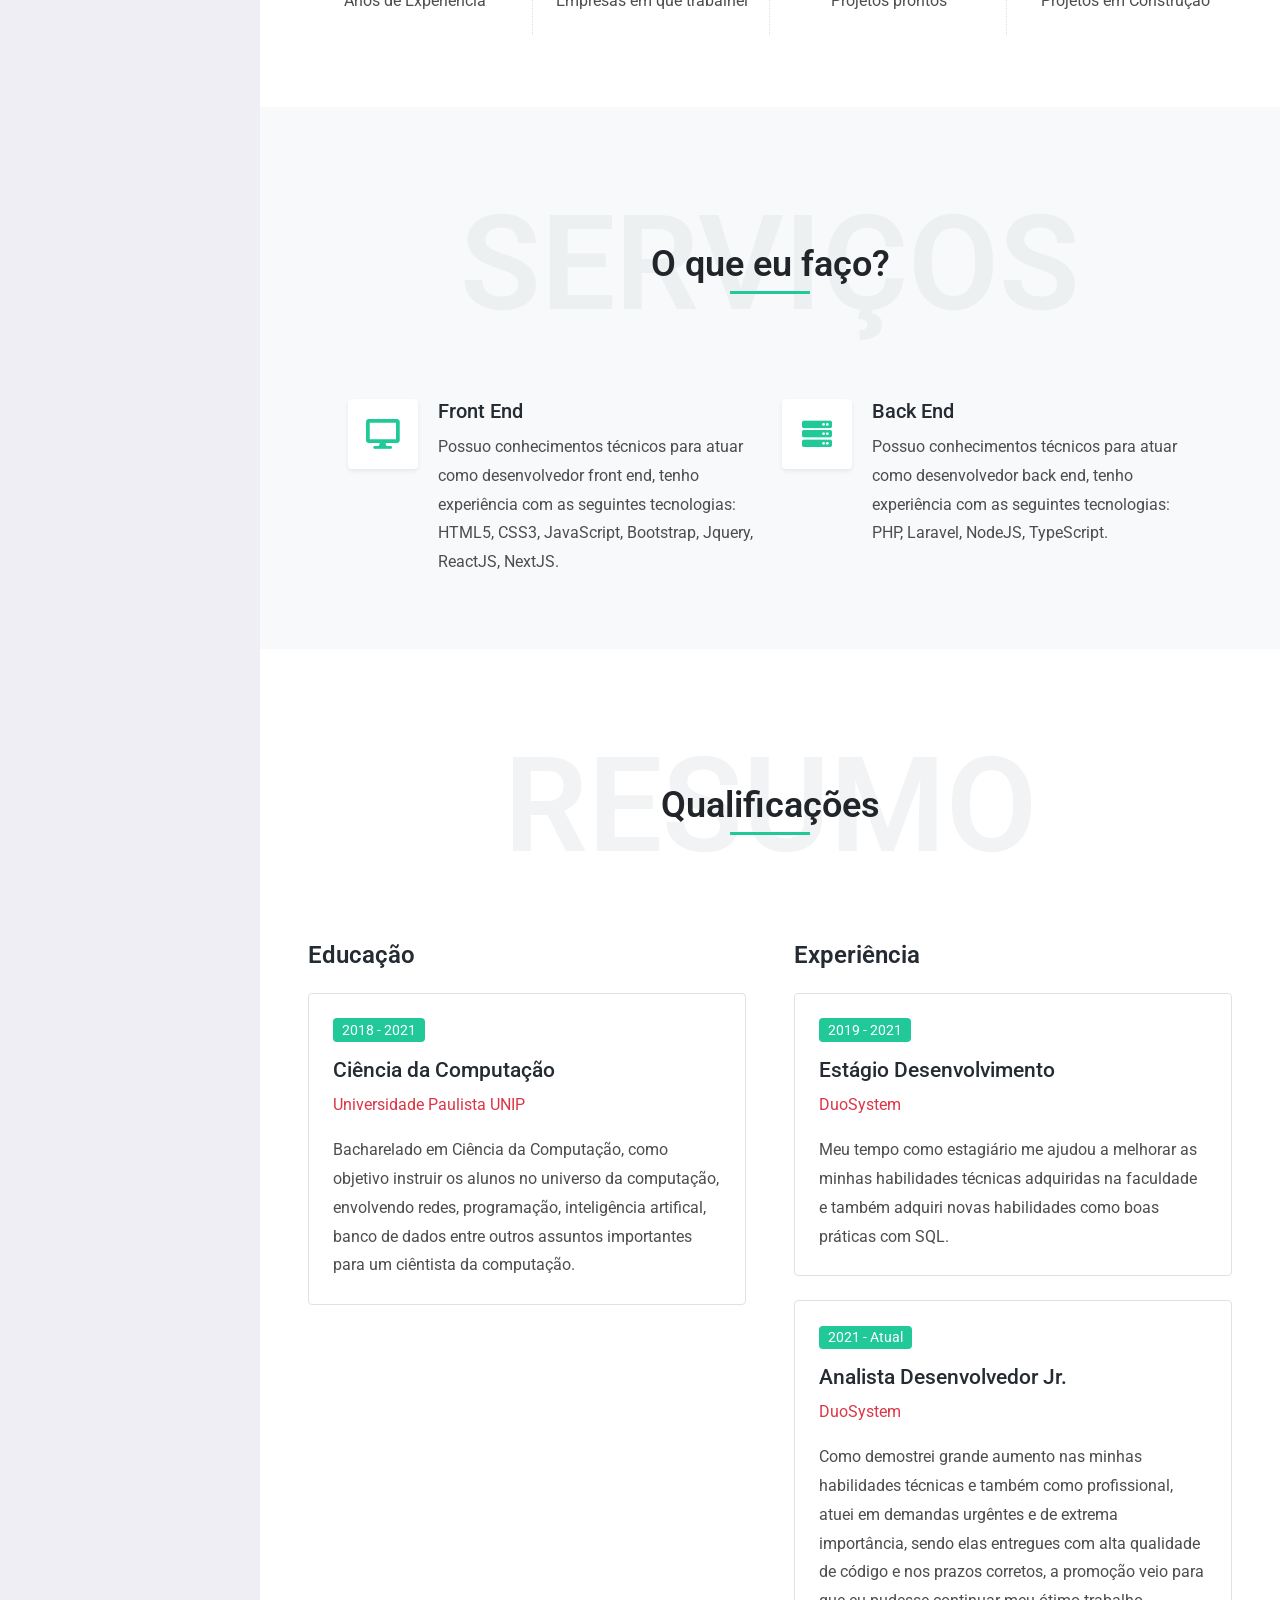
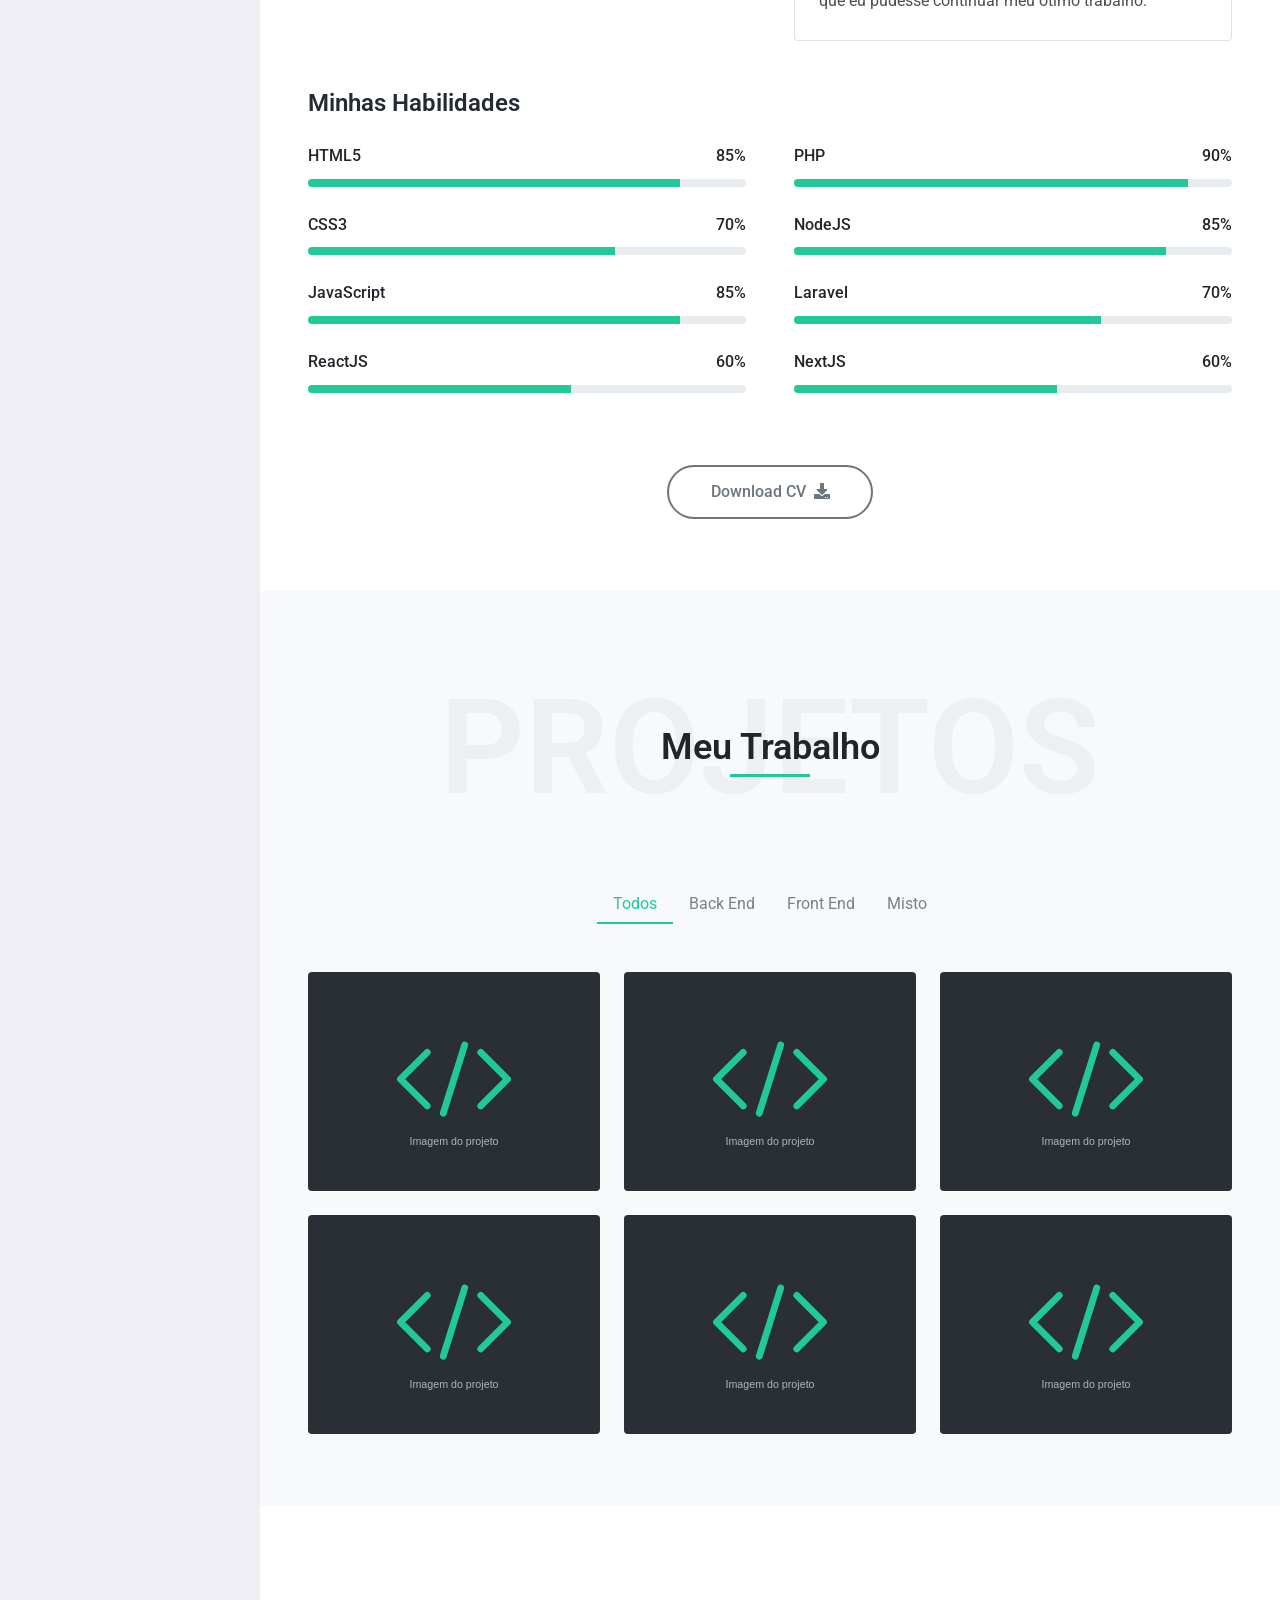
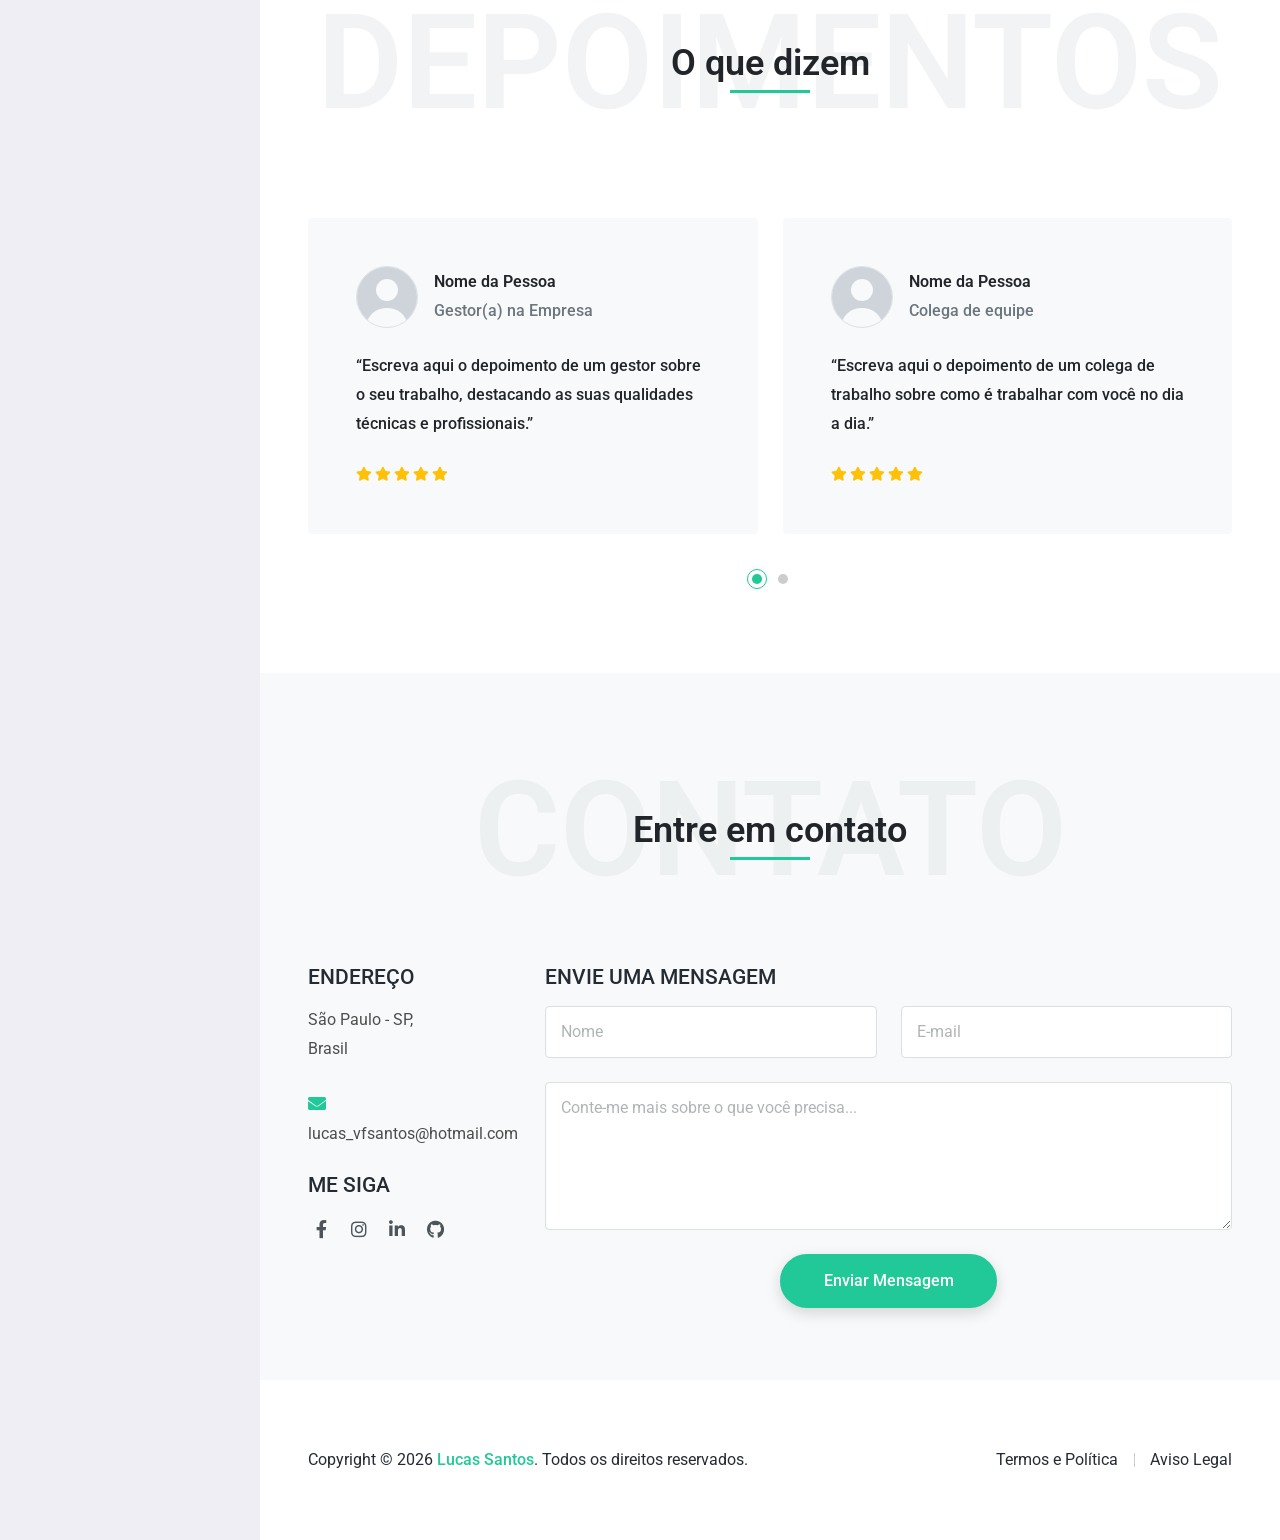
==== commit a31caca6: "fix: fixing linkedin url" ====
--- a/index.html
+++ b/index.html
@@ -104,7 +104,7 @@
                         </li>
                         <li class="social-icons-linkedin">
                             <a data-bs-toggle="tooltip" title="LinkedIn" data-bs-placement="top"
-                                href="https://www.linkedin.com/in/lucas-vinicius-ferreira-dos-santos-247863186"
+                                href="https://www.linkedin.com/in/lucas-vinicius-f-dos-santos-247863186"
                                 target="_blank">
                                 <i class="fab fa-linkedin-in"></i>
                             </a>
@@ -659,7 +659,7 @@
                                 </li>
                                 <li class="social-icons-linkedin">
                                     <a data-bs-toggle="tooltip" title="LinkedIn"
-                                        href="https://www.linkedin.com/in/lucas-vinicius-ferreira-dos-santos-247863186"
+                                        href="https://www.linkedin.com/in/lucas-vinicius-f-dos-santos-247863186"
                                         target="_blank">
                                         <i class="fab fa-linkedin-in"></i>
                                     </a>
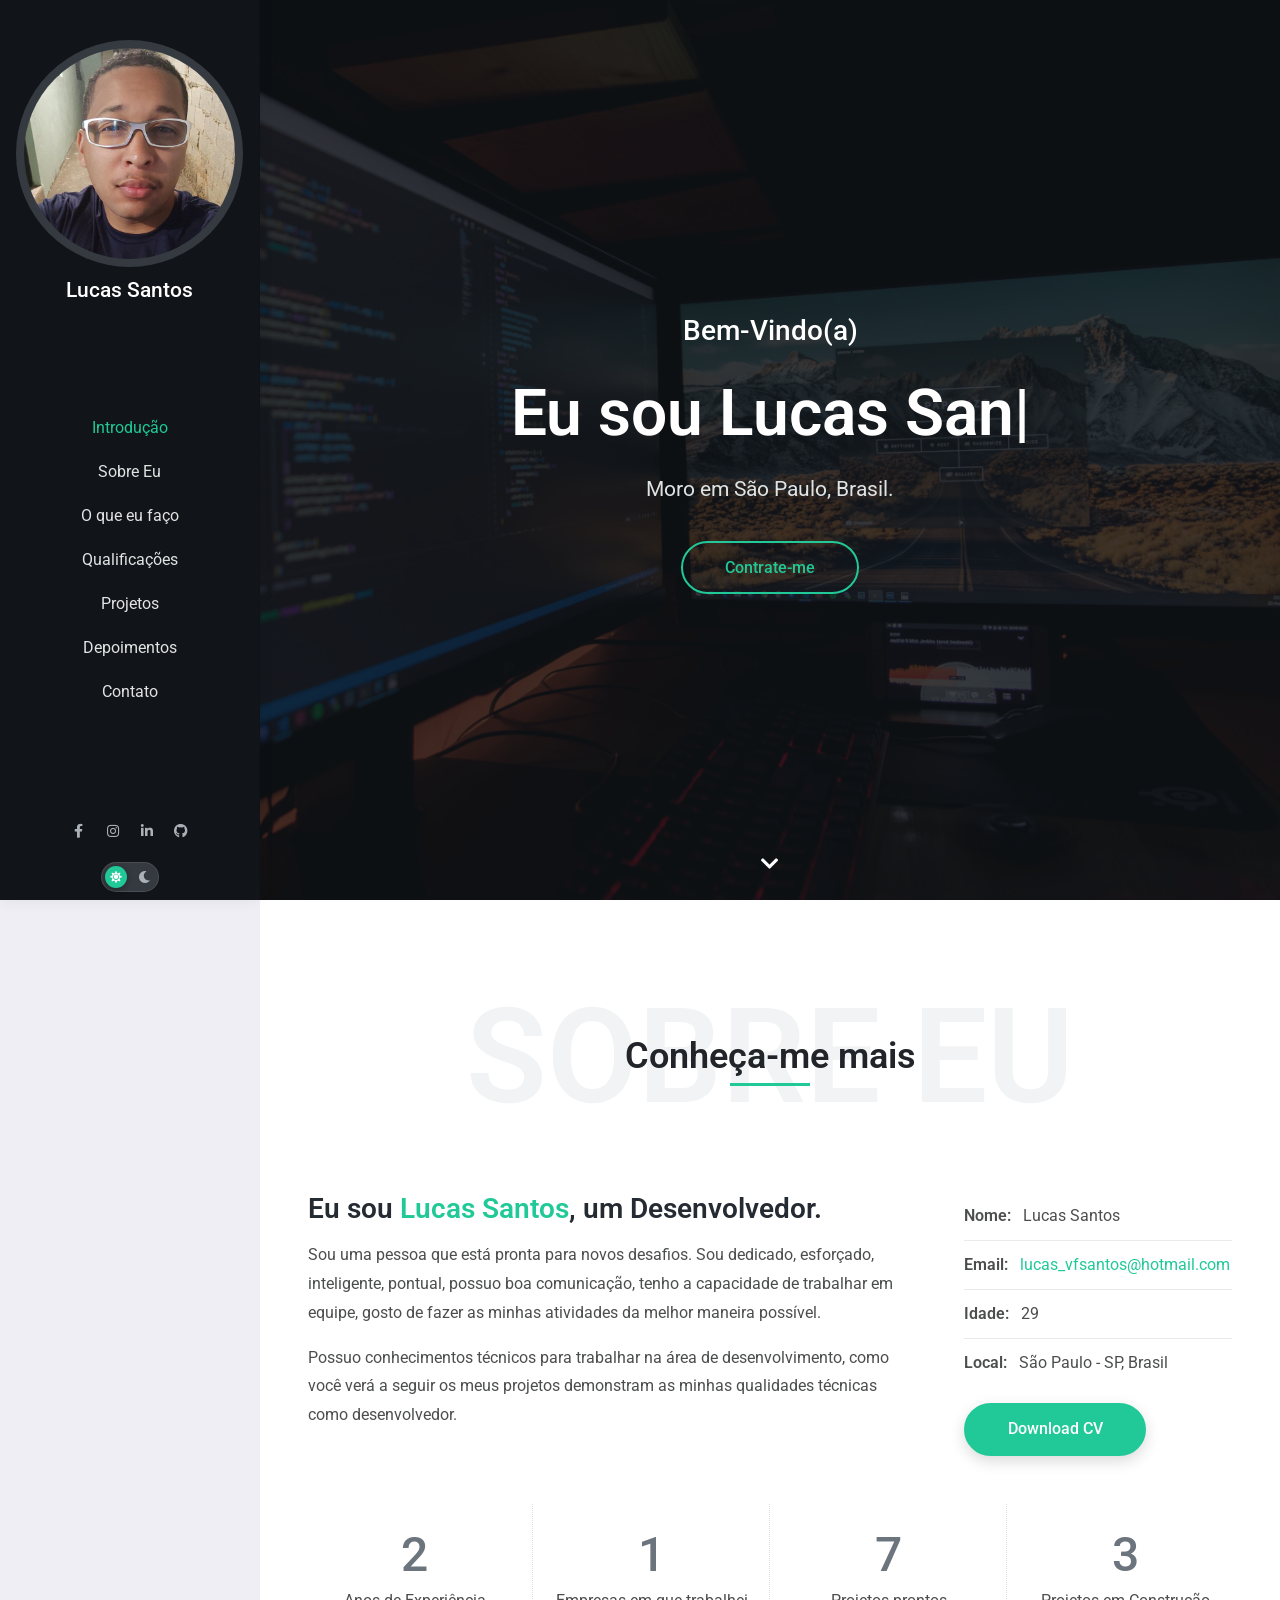
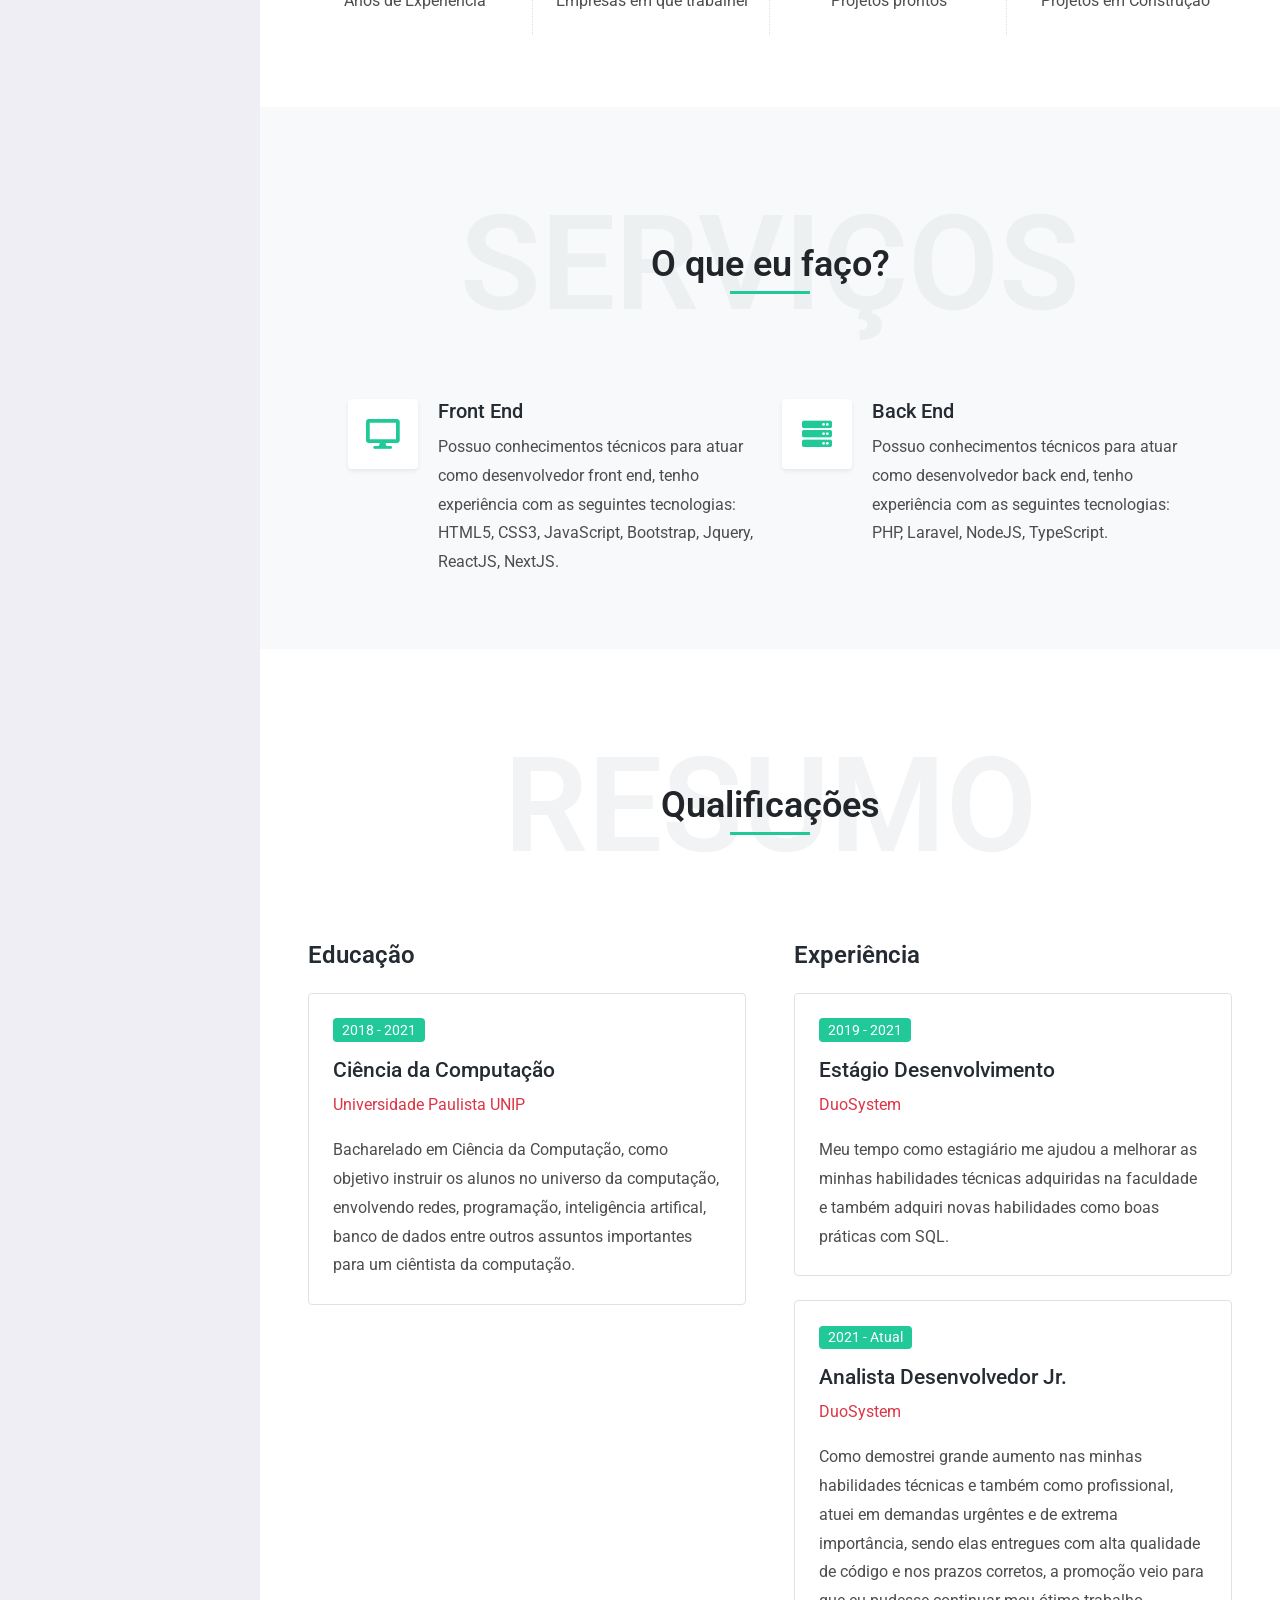
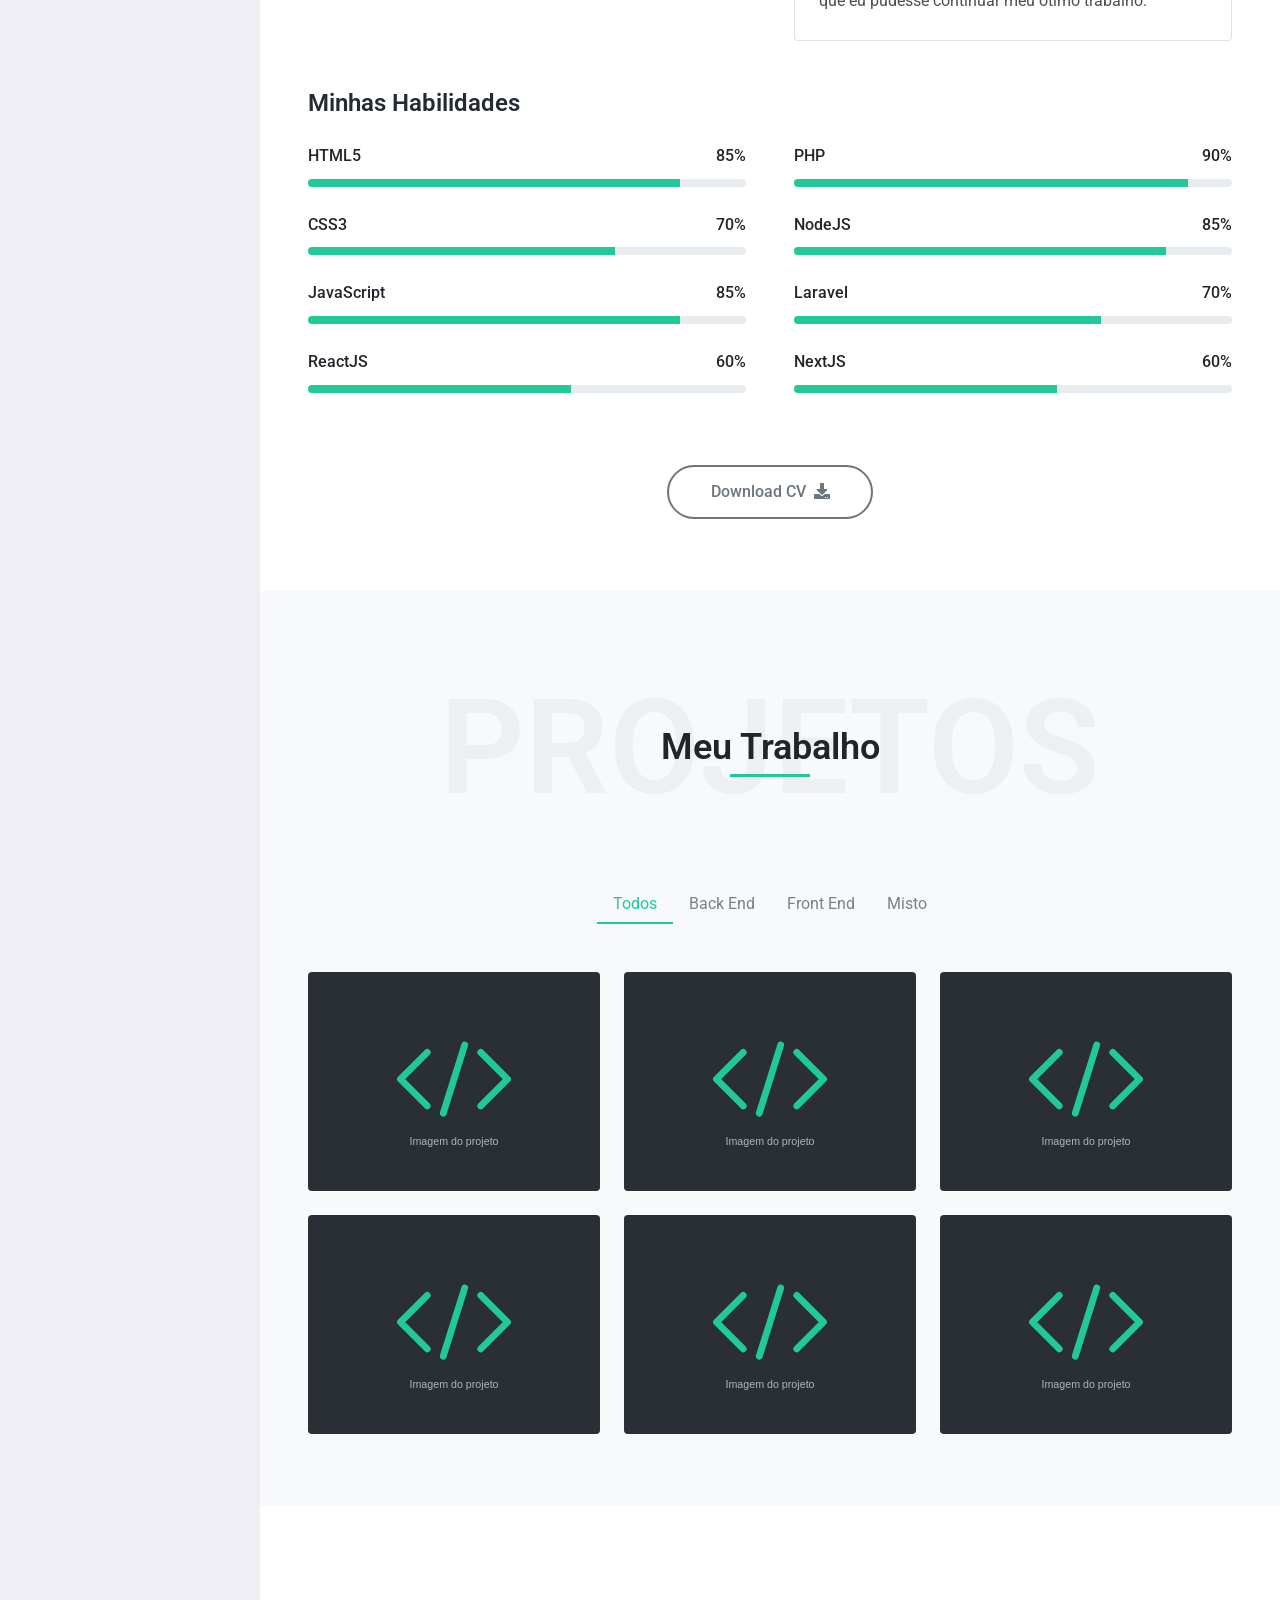
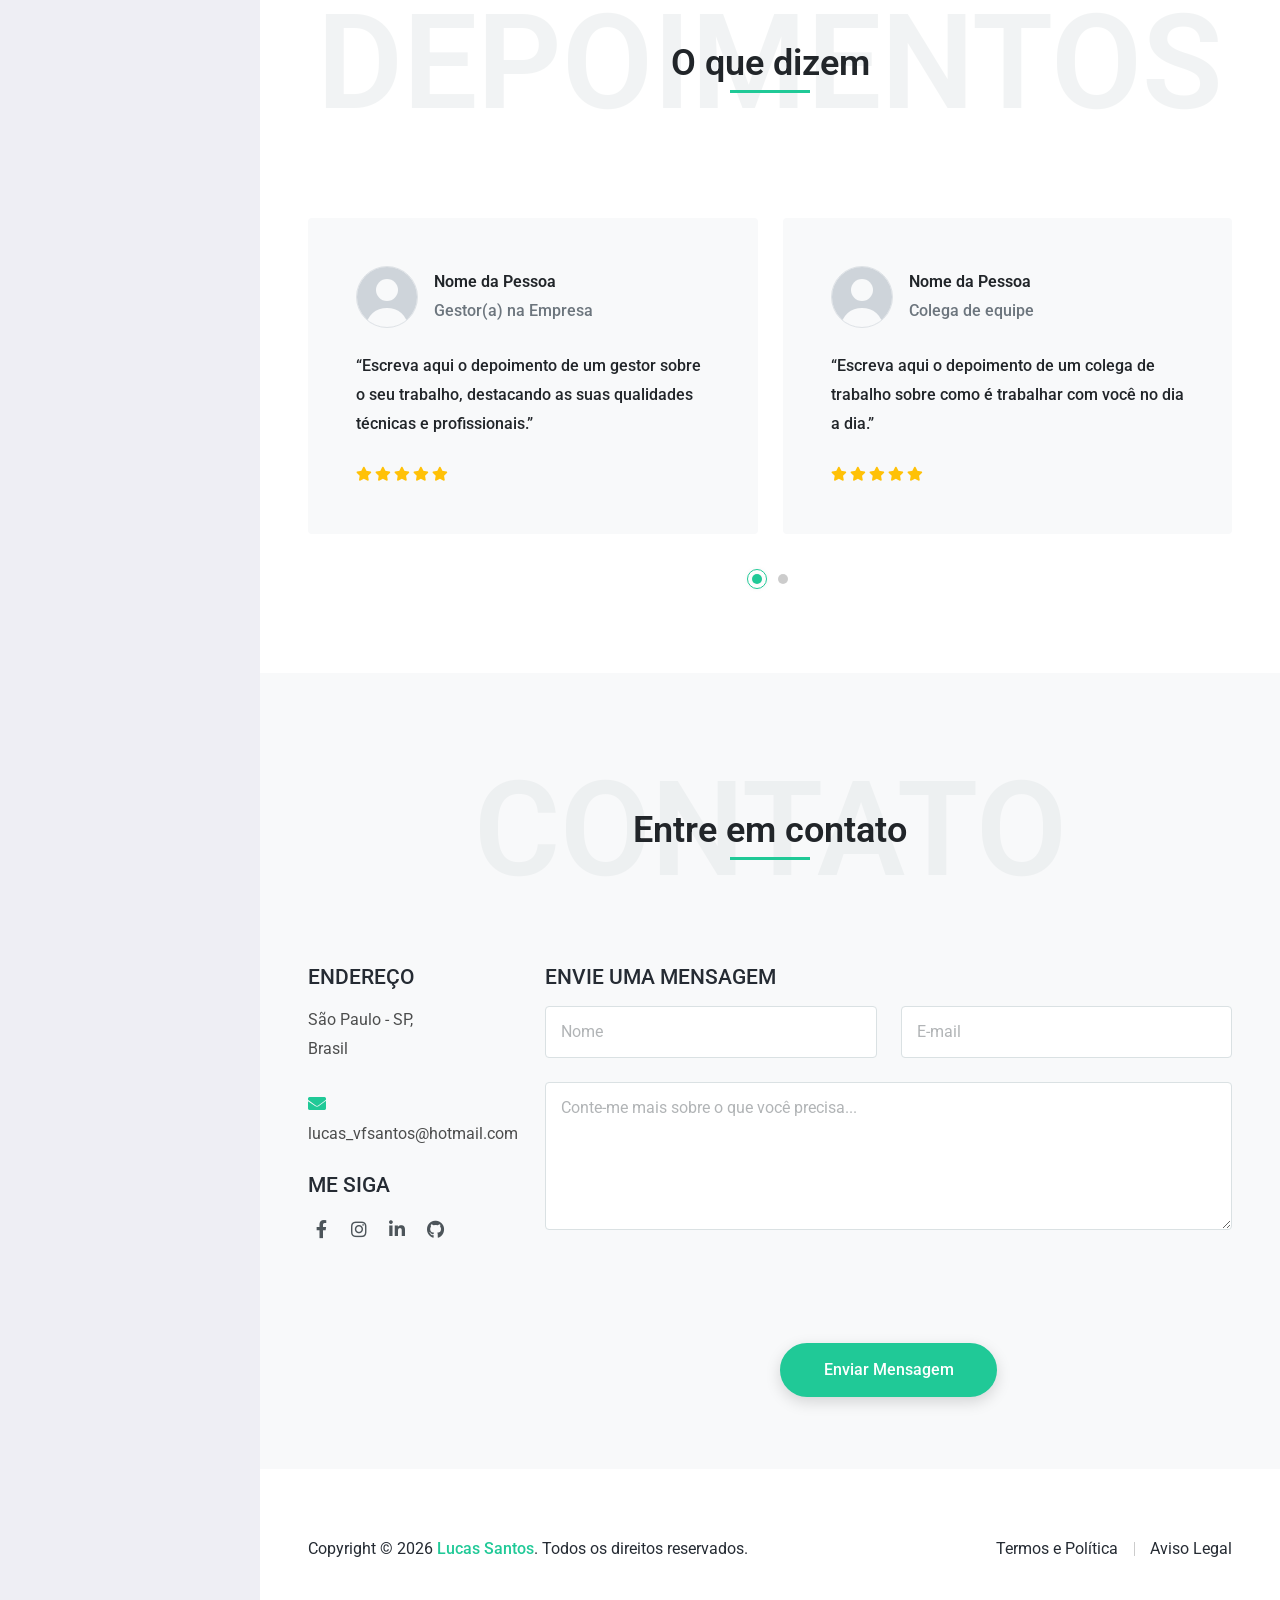
==== commit 1c713178: "feat: protect contact form against spam and phishing - Send contact emails through a Vercel Function" ====
--- a/index.html
+++ b/index.html
@@ -104,7 +104,7 @@
                         </li>
                         <li class="social-icons-linkedin">
                             <a data-bs-toggle="tooltip" title="LinkedIn" data-bs-placement="top"
-                                href="https://www.linkedin.com/in/lucas-vinicius-f-dos-santos-247863186"
+                                href="https://www.linkedin.com/in/lucas-vinicius-f-santos"
                                 target="_blank">
                                 <i class="fab fa-linkedin-in"></i>
                             </a>
@@ -214,7 +214,7 @@
                                         <span class="fw-600 me-2">Local:</span> São Paulo - SP, Brasil
                                     </li>
                                 </ul>
-                                <a href="pdf/Currículo.pdf" class="btn btn-primary rounded-pill" download="cv_lucas_santos">Download CV</a>
+                                <a href="pdf/Curriculo_Lucas_Santos_PT.pdf" class="btn btn-primary rounded-pill" download="cv_lucas_santos">Download CV</a>
                             </div>
                         </div>
                     </div>
@@ -412,7 +412,7 @@
                         </div>
                     </div>
                     <div class="text-center mt-5">
-                        <a href="pdf/Currículo.pdf" class="btn btn-outline-secondary rounded-pill shadow-none" download="cv_lucas_santos">
+                        <a href="pdf/Curriculo_Lucas_Santos_PT.pdf" class="btn btn-outline-secondary rounded-pill shadow-none" download="cv_lucas_santos">
                             Download CV <span class="ms-1"><i class="fas fa-download"></i></span>
                         </a>
                     </div>
@@ -659,7 +659,7 @@
                                 </li>
                                 <li class="social-icons-linkedin">
                                     <a data-bs-toggle="tooltip" title="LinkedIn"
-                                        href="https://www.linkedin.com/in/lucas-vinicius-f-dos-santos-247863186"
+                                        href="https://www.linkedin.com/in/lucas-vinicius-f-santos"
                                         target="_blank">
                                         <i class="fab fa-linkedin-in"></i>
                                     </a>
@@ -674,22 +674,36 @@
                         </div>
                         <div class="col-md-8 col-xl-9 order-0 order-md-1">
                             <h2 class="mb-3 text-5 text-uppercase text-center text-md-start">Envie uma mensagem</h2>
-                            <form id="contact-form" action="" method="post">
+                            <!-- Enviado para a função da Vercel em api/contact.js -->
+                            <form id="contact-form" action="/api/contact" method="post"
+                                data-fallback-email="lucas_vfsantos@hotmail.com">
                                 <div class="row g-4">
                                     <div class="col-xl-6">
-                                        <input name="name" type="text" class="form-control" required placeholder="Nome" aria-label="Nome">
+                                        <input name="name" type="text" class="form-control" required minlength="2" maxlength="100"
+                                            autocomplete="name" placeholder="Nome" aria-label="Nome">
                                     </div>
                                     <div class="col-xl-6">
-                                        <input name="email" type="email" class="form-control" required placeholder="E-mail" aria-label="E-mail">
+                                        <input name="email" type="email" class="form-control" required maxlength="254"
+                                            autocomplete="email" placeholder="E-mail" aria-label="E-mail">
                                     </div>
                                     <div class="col-12">
-                                        <textarea name="form-message" class="form-control" rows="5" required
+                                        <textarea name="message" class="form-control" rows="5" required minlength="10" maxlength="3000"
                                             placeholder="Conte-me mais sobre o que você precisa..." aria-label="Mensagem"></textarea>
                                     </div>
                                 </div>
+                                <!-- Campo armadilha: fica escondido e só robôs preenchem -->
+                                <div class="contact-hp" aria-hidden="true">
+                                    <label for="contact-website">Deixe este campo em branco</label>
+                                    <input id="contact-website" name="website" type="text" tabindex="-1" autocomplete="off">
+                                </div>
+                                <!-- Verificação anti-robô (Cloudflare Turnstile).
+                                     Troque a chave de teste em data-sitekey (1x00000000000000000000AA) pela site key do seu widget. -->
+                                <div id="contact-captcha" class="contact-captcha d-flex justify-content-center mt-4"
+                                    data-sitekey="1x00000000000000000000AA"></div>
                                 <p class="text-center mt-4 mb-0">
                                     <button id="submit-btn" class="btn btn-primary rounded-pill d-inline-flex" type="submit">Enviar Mensagem</button>
                                 </p>
+                                <div id="contact-status" class="contact-status mt-4" aria-live="polite"></div>
                             </form>
                         </div>
                     </div>
@@ -753,14 +767,24 @@
                         à sua mensagem.
                     </p>
                     <ol class="lh-lg">
-                        <li>São coletados somente os dados que você informa no formulário de contato (nome, e-mail e mensagem).</li>
-                        <li>Seus dados não são vendidos, alugados ou compartilhados com terceiros.</li>
                         <li>
-                            O formulário é protegido pelo Google reCAPTCHA, sujeito à
-                            <a href="https://policies.google.com/privacy" target="_blank">Política de Privacidade</a> e aos
-                            <a href="https://policies.google.com/terms" target="_blank">Termos de Serviço</a> do Google.
-                        </li>
-                        <li>A sua preferência de tema (claro ou escuro) fica salva apenas no seu navegador.</li>
+                            São coletados os dados que você informa no formulário de contato (nome, e-mail e mensagem)
+                            e, para evitar spam e abusos, o endereço IP, a localização aproximada e o navegador usados no envio.
+                        </li>
+                        <li>
+                            Seus dados não são vendidos, alugados ou compartilhados com terceiros. A mensagem é entregue
+                            por e-mail através do <a href="https://resend.com/legal/privacy-policy" target="_blank">Resend</a>.
+                        </li>
+                        <li>
+                            O formulário é protegido pelo Cloudflare Turnstile, sujeito à
+                            <a href="https://www.cloudflare.com/privacypolicy/" target="_blank">Política de Privacidade</a> e ao
+                            <a href="https://www.cloudflare.com/turnstile-privacy-policy/" target="_blank">Aditivo de Privacidade do Turnstile</a>
+                            da Cloudflare.
+                        </li>
+                        <li>
+                            A sua preferência de tema (claro ou escuro) e o horário do seu último envio pelo formulário
+                            (usado para evitar envios repetidos) ficam salvos apenas no seu navegador.
+                        </li>
                         <li>Você pode pedir a exclusão dos seus dados a qualquer momento pelo e-mail lucas_vfsantos@hotmail.com.</li>
                     </ol>
                 </div>
@@ -814,8 +838,8 @@
     <script src="vendor/magnific-popup/jquery.magnific-popup.min.js"></script>
     <!-- Custom Script -->
     <script src="./js/main.js"></script>
-    <script id="google-recaptcha-v3"
-        src="https://www.google.com/recaptcha/api.js?render=6LcmyrcZAAAAAIHP9WnJyuxn9vBiiro6WRpITEsQ"></script>
+    <!-- Cloudflare Turnstile (verificação anti-robô do formulário de contato) -->
+    <script src="https://challenges.cloudflare.com/turnstile/v0/api.js?render=explicit&amp;onload=onTurnstileLoad" defer></script>
 </body>
 
 </html>
--- a/css/style.css
+++ b/css/style.css
@@ -3368,6 +3368,11 @@
   border-color: #1baa80;
 }
 
+.btn-primary.disabled, .btn-primary:disabled {
+  background-color: #20c997;
+  border-color: #20c997;
+}
+
 .btn-primary:not(:disabled):not(.disabled).active:focus, .btn-primary:not(:disabled):not(.disabled):active:focus, .show > .btn-primary.dropdown-toggle:focus {
   -webkit-box-shadow: none;
   box-shadow: none;
@@ -3573,10 +3578,6 @@
   right: auto;
   left: -40px;
   border-radius: 4px 0px 0px 4px;
-}
-
-.grecaptcha-badge {
-    visibility: hidden;
 }
 
 /* =================================== */
@@ -3849,6 +3850,28 @@
     color: #777b7f;
 }
 
+[data-theme="dark"] .contact-status .alert-success {
+    border-color: rgba(32, 201, 151, 0.4);
+    background-color: rgba(32, 201, 151, 0.12);
+    color: #8fe3c9;
+}
+
+[data-theme="dark"] .contact-status .alert-warning {
+    border-color: rgba(255, 193, 7, 0.4);
+    background-color: rgba(255, 193, 7, 0.12);
+    color: #ffe08a;
+}
+
+[data-theme="dark"] .contact-status .alert-danger {
+    border-color: rgba(220, 53, 69, 0.45);
+    background-color: rgba(220, 53, 69, 0.14);
+    color: #f1aeb5;
+}
+
+[data-theme="dark"] .contact-status .alert-link {
+    color: #fff;
+}
+
 /* Footer */
 [data-theme="dark"] #footer {
     background: #212529;
@@ -3880,3 +3903,29 @@
 [data-theme="dark"] .btn-close {
     filter: invert(1) grayscale(100%) brightness(200%);
 }
+
+/* =================================== */
+/*  9. Formulário de Contato
+/* =================================== */
+/* Campo armadilha: fica fora da tela e só robôs preenchem */
+.contact-hp {
+    position: absolute !important;
+    top: auto;
+    left: -10000px;
+    width: 1px;
+    height: 1px;
+    overflow: hidden;
+}
+
+/* Reserva o espaço da verificação anti-robô para o layout não pular */
+.contact-captcha {
+    min-height: 65px;
+}
+
+.contact-status:empty {
+    display: none;
+}
+
+.contact-status .alert-link {
+    word-break: break-word;
+}
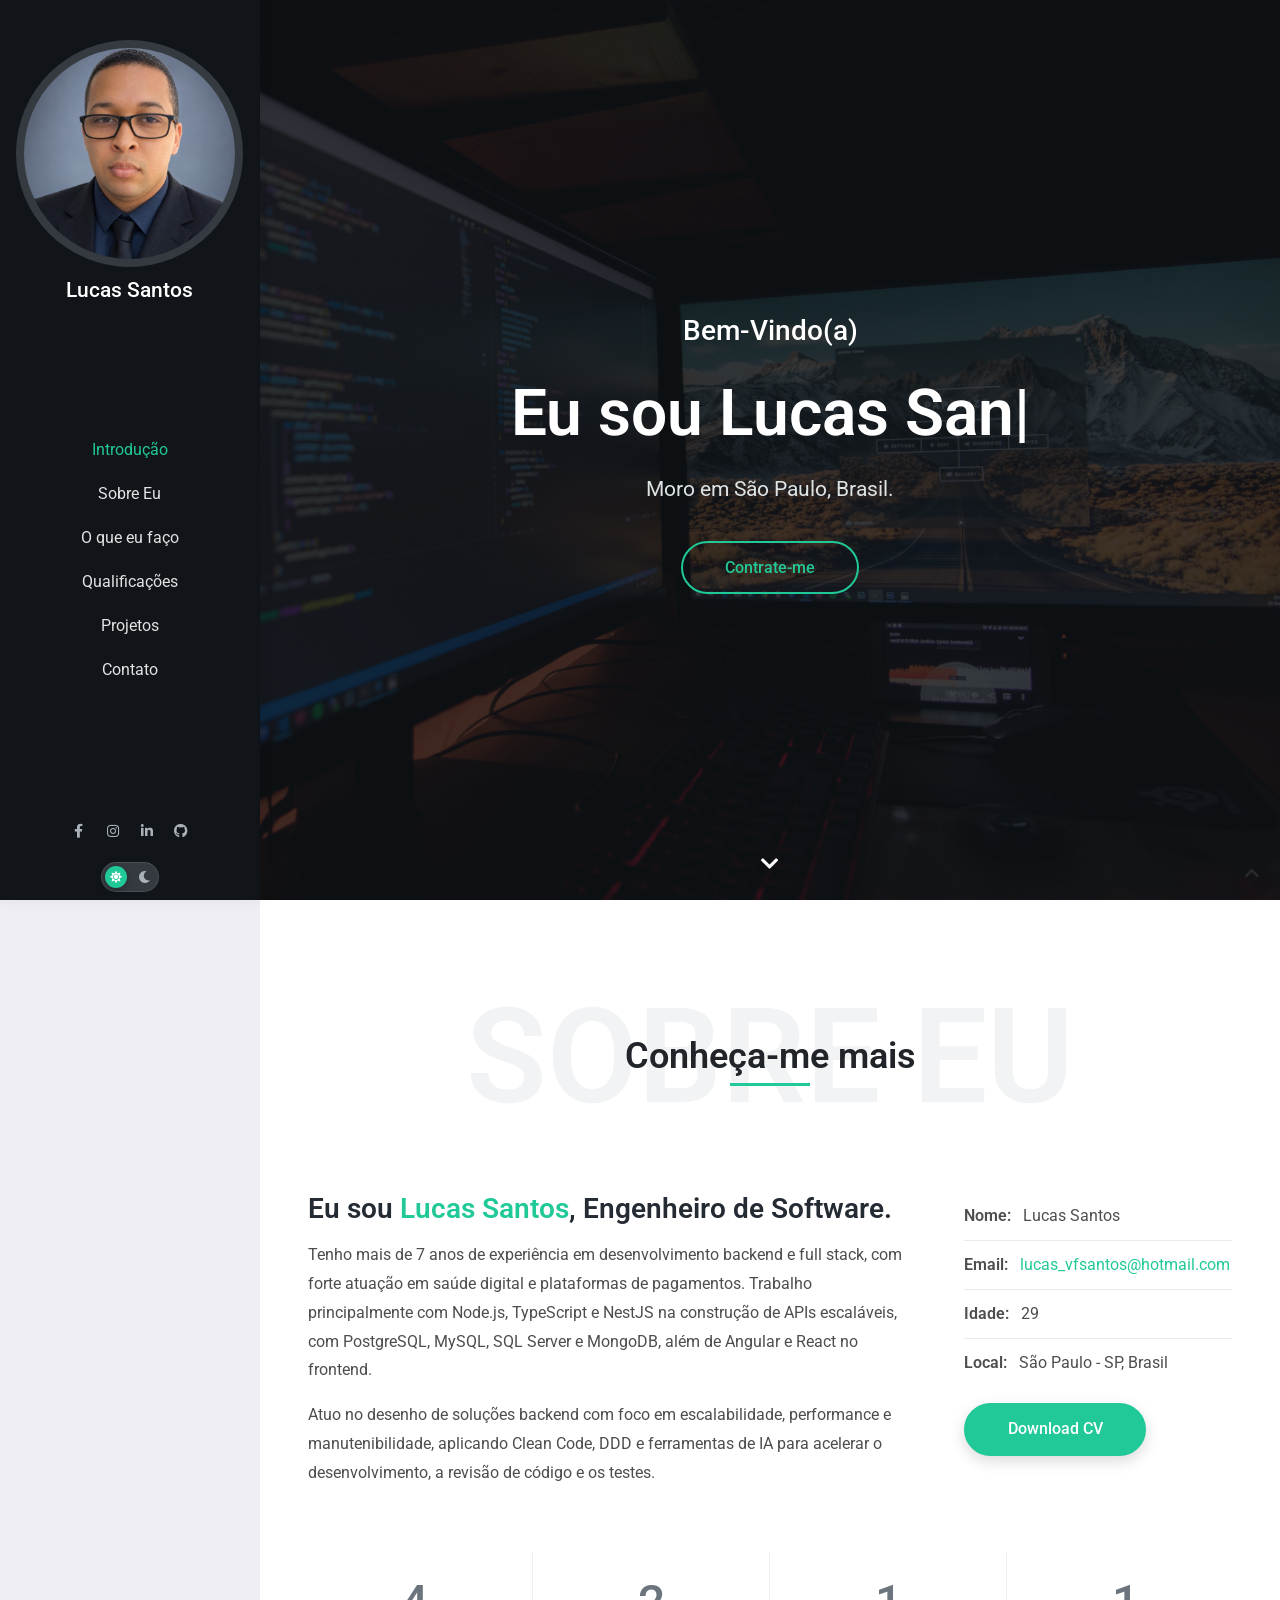
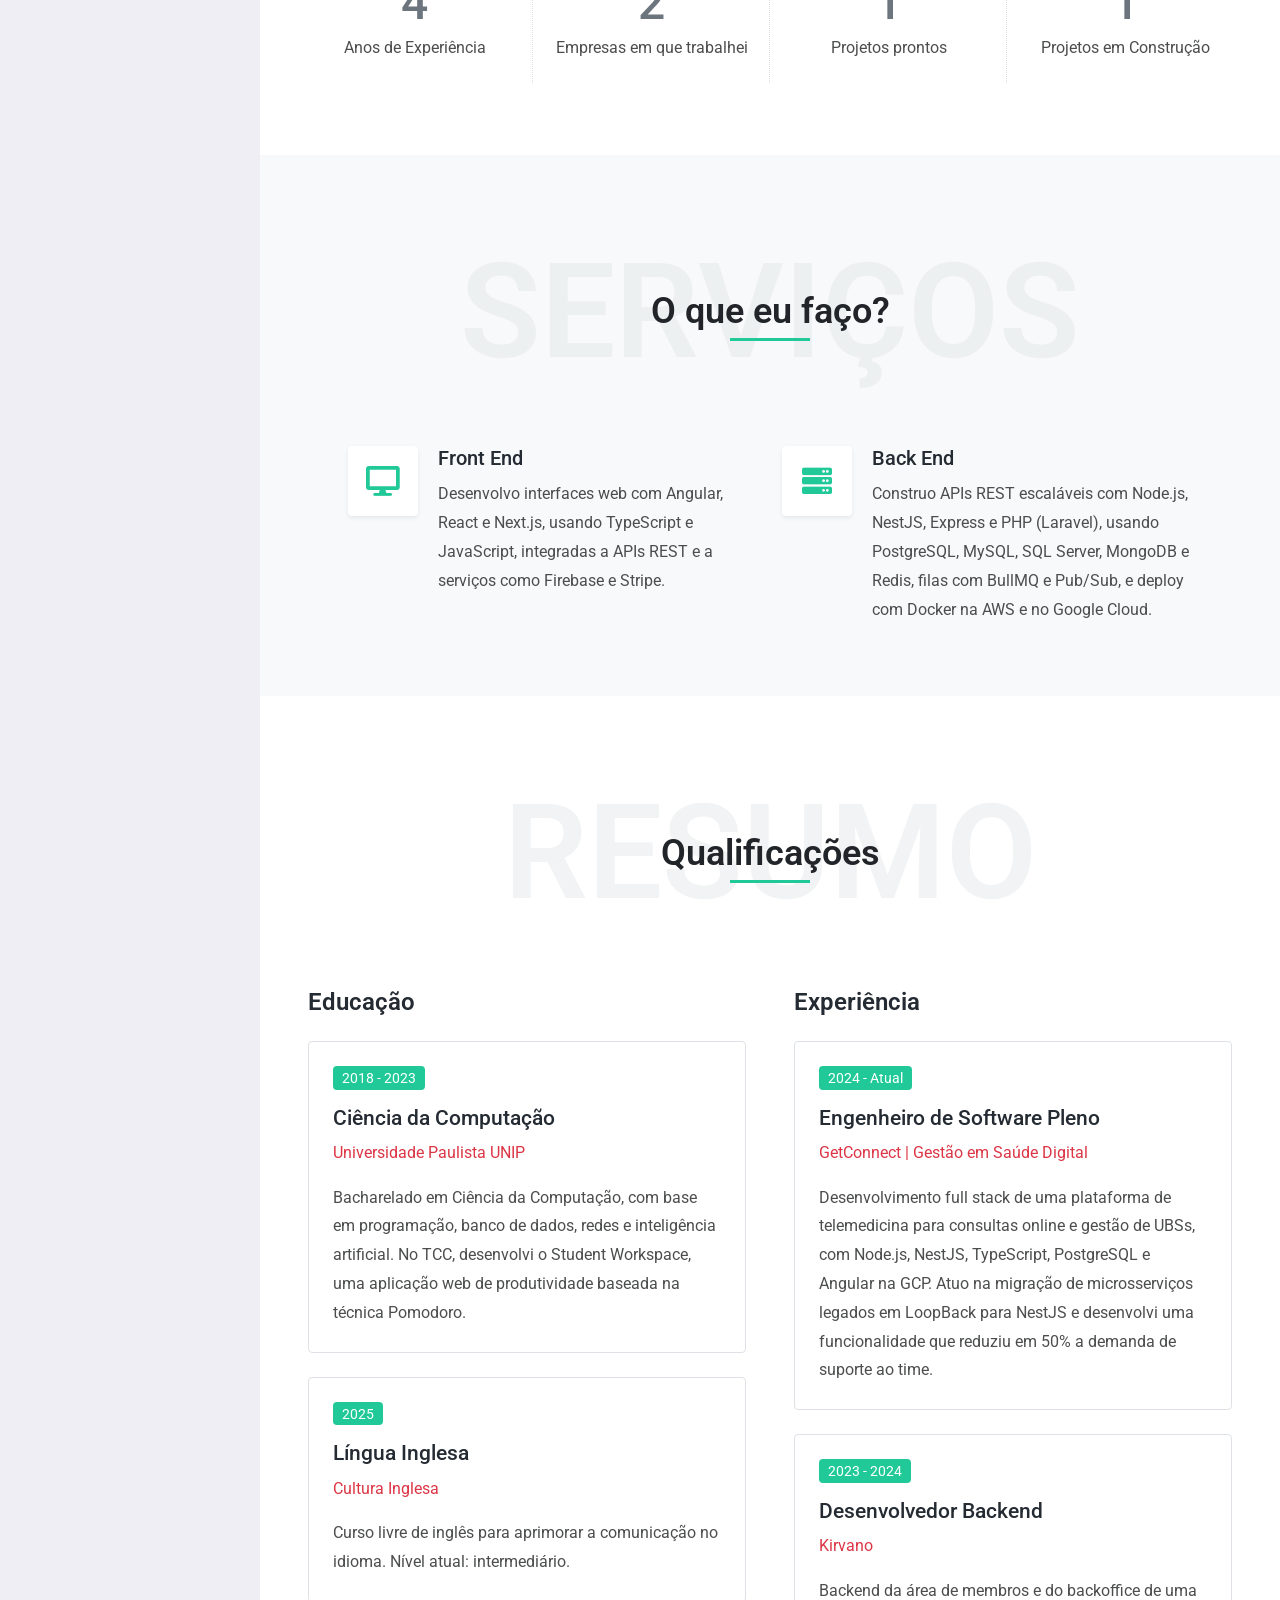
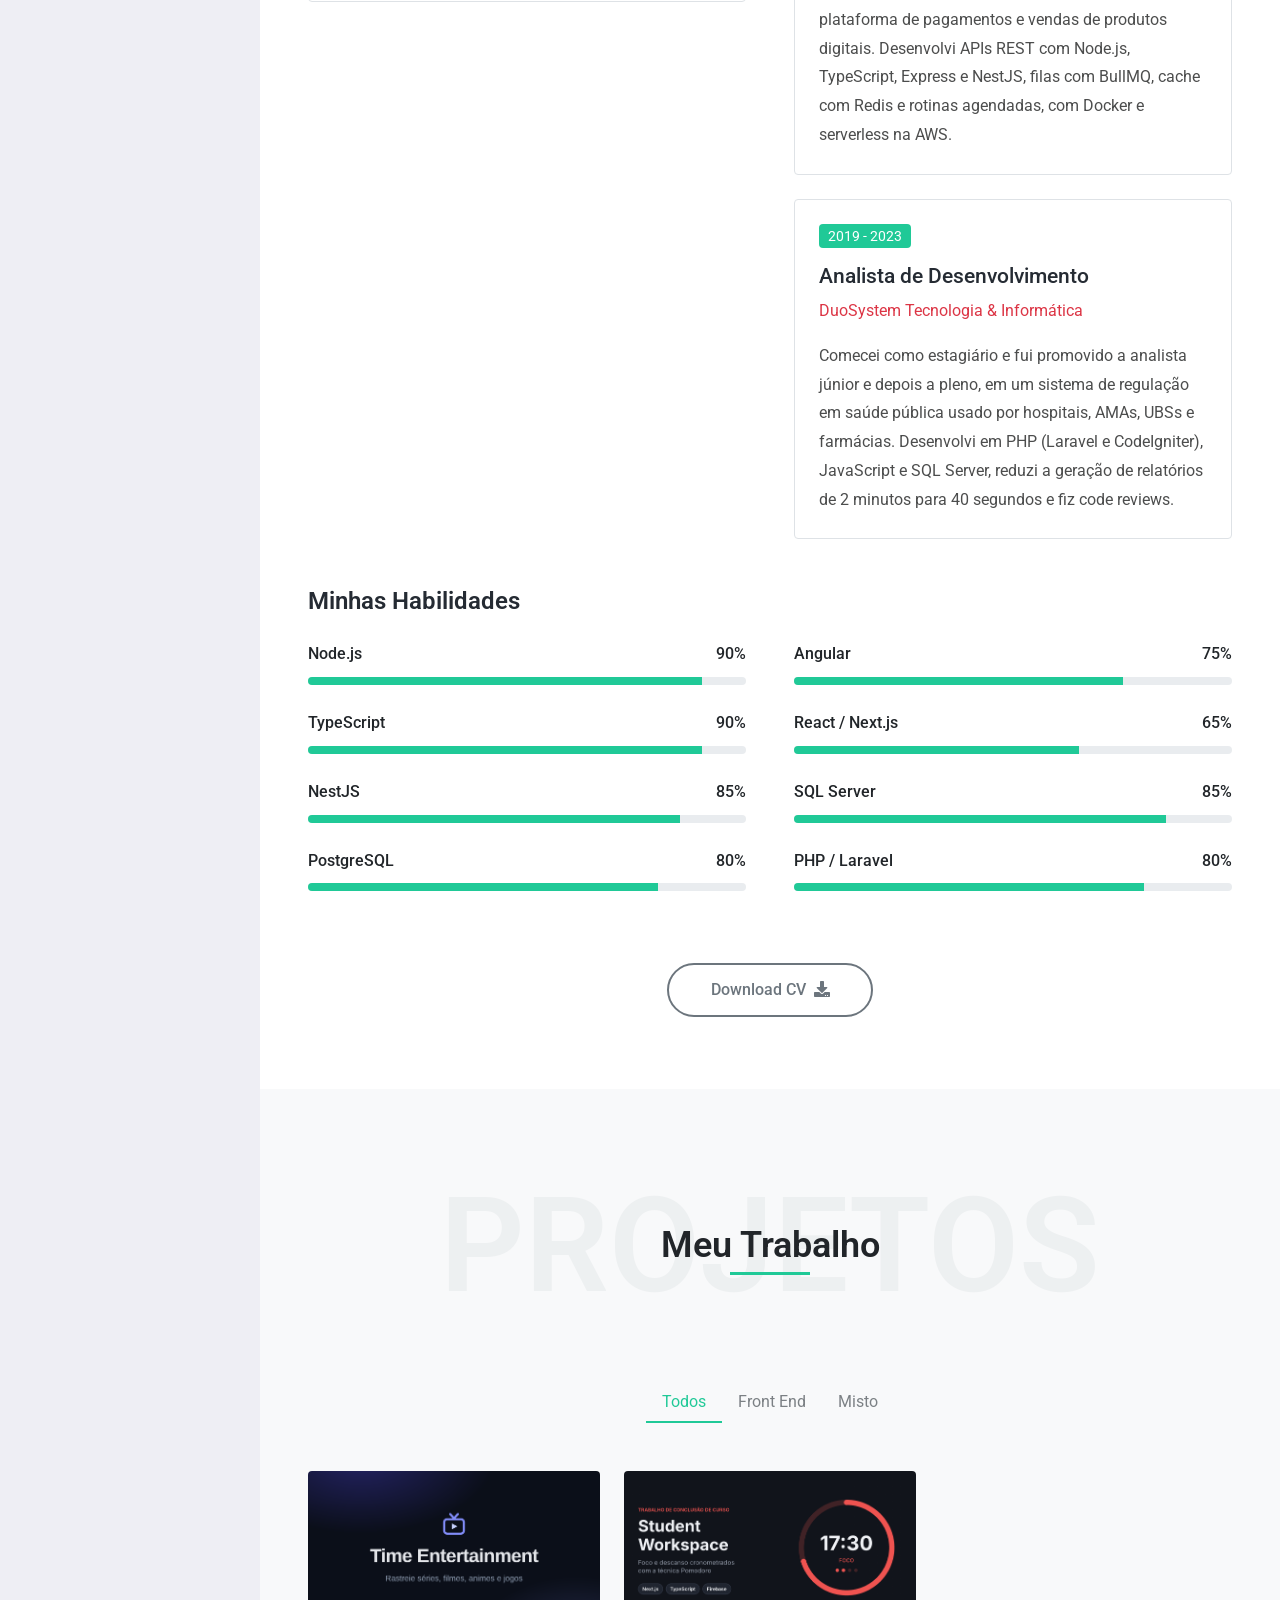
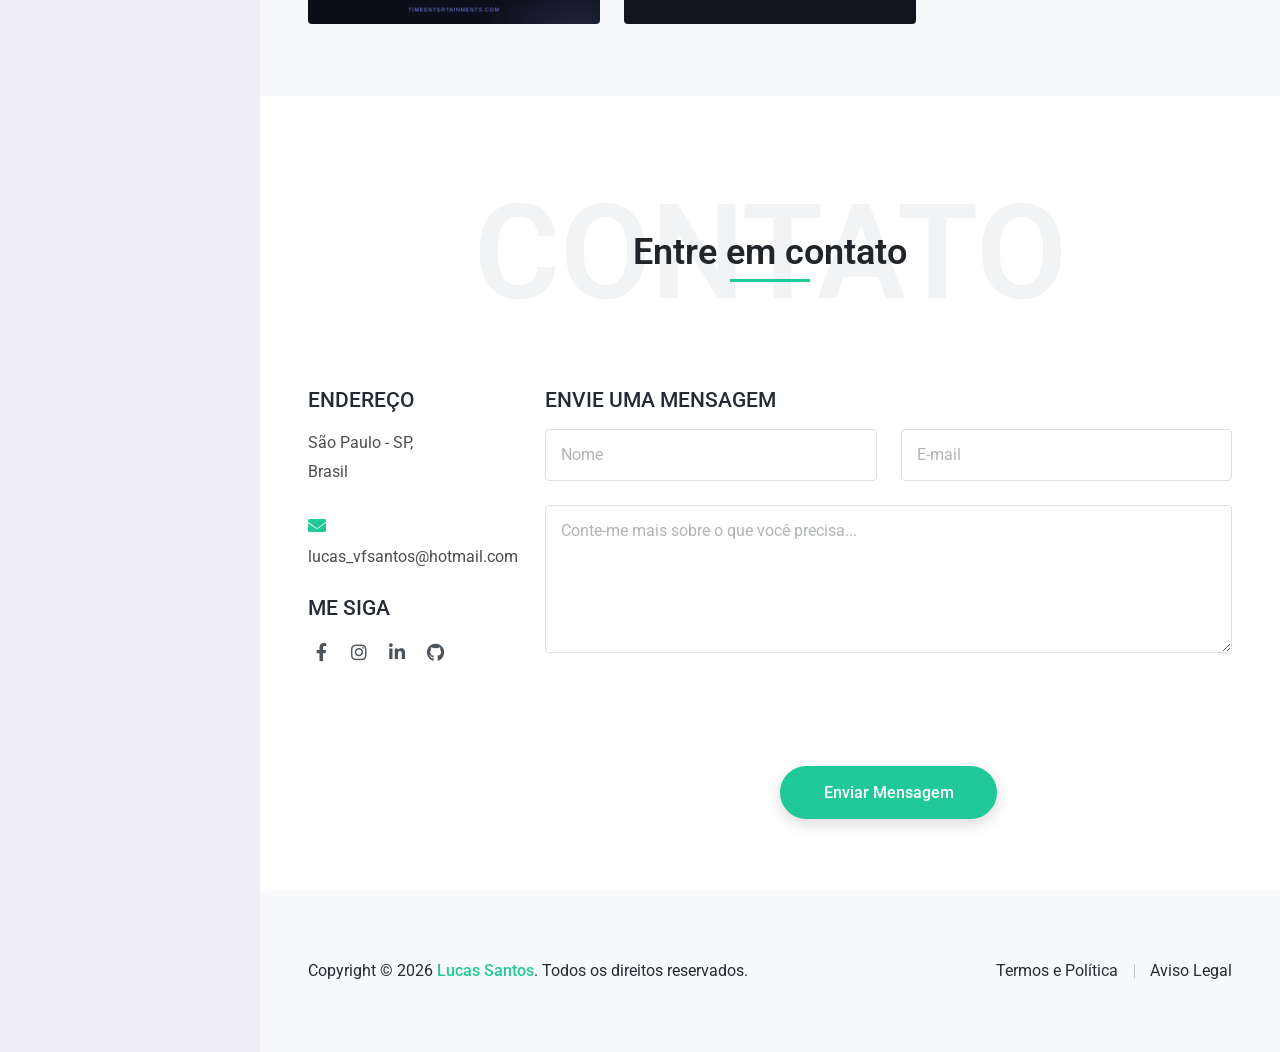
==== commit e4fe0ecb: "feat: update portfolio content from CV and add project covers - Update intro, about, services and re" ====
--- a/index.html
+++ b/index.html
@@ -5,9 +5,9 @@
     <meta charset="UTF-8">
     <meta http-equiv="X-UA-Compatible" content="IE=edge">
     <meta name="viewport" content="width=device-width, initial-scale=1.0">
-    <meta name="description" content="Lucas Santos portfólio">
+    <meta name="description" content="Portfólio de Lucas Santos, Engenheiro de Software Backend e Full Stack em São Paulo.">
     <meta name="author" content="Lucas Santos">
-    <title>My Portfólio</title>
+    <title>Lucas Santos | Engenheiro de Software</title>
     <!-- Aplica o tema salvo (claro/escuro) antes da página ser desenhada, evitando o "piscar" do tema claro -->
     <script>
         (function () {
@@ -58,7 +58,7 @@
                     <!-- Inicio Logo -->
                     <a href="index.html" class="mb-lg-auto mt-lg-4">
                         <span class="bg-dark-2 rounded-pill p-2 mb-lg-1 d-none d-lg-inline-block">
-                            <img src="images/profile2.jpg" title="Eu sou o Lucas" alt="Foto do Lucas"
+                            <img src="images/profile.jpg" title="Eu sou o Lucas" alt="Foto do Lucas"
                                 class="img-fluid rounded-pill d-block">
                         </span>
                         <h1 class="text-5 text-white text-center mb-0 d-lg-block">Lucas Santos</h1>
@@ -81,9 +81,11 @@
                             <li class="nav-item">
                                 <a class="nav-link smooth-scroll" href="#projects">Projetos</a>
                             </li>
+                            <!-- Oculto junto com a seção de depoimentos
                             <li class="nav-item">
                                 <a class="nav-link smooth-scroll" href="#testimonial">Depoimentos</a>
                             </li>
+                            -->
                             <li class="nav-item">
                                 <a class="nav-link smooth-scroll" href="#contact">Contato</a>
                             </li>
@@ -147,9 +149,9 @@
                                 <div class="col-12 text-center">
                                     <div class="typed-strings">
                                         <p>Eu sou Lucas Santos</p>
-                                        <p>Eu sou Desenvolvedor.</p>
-                                        <p>Eu sou Freelancer.</p>
-                                        <p>Eu sou Gamer.</p>
+                                        <p>Eu sou Engenheiro de Software.</p>
+                                        <p>Eu sou Dev Backend.</p>
+                                        <p>Eu sou Dev Full Stack.</p>
                                     </div>
                                     <p class="text-7 fw-500 text-white mb-2 mb-md-3">Bem-Vindo(a)</p>
                                     <h2 class="text-16 fw-600 text-white mb-2 mb-md-3"><span class="typed"></span></h2>
@@ -183,18 +185,18 @@
                     <div class="row gy-5">
                         <div class="col-lg-7 col-xl-8 text-center text-lg-start">
                             <h2 class="text-7 fw-600 mb-3">
-                                Eu sou <span class="text-primary">Lucas Santos</span>, um Desenvolvedor.
+                                Eu sou <span class="text-primary">Lucas Santos</span>, Engenheiro de Software.
                             </h2>
                             <p>
-                                Sou uma pessoa que está pronta para novos desafios.
-                                Sou dedicado, esforçado, inteligente,
-                                pontual, possuo boa comunicação, tenho a capacidade de trabalhar em equipe,
-                                gosto de fazer as minhas atividades da melhor maneira possível.
+                                Tenho mais de <span class="years-experience">6</span> anos de experiência em desenvolvimento backend e full stack,
+                                com forte atuação em saúde digital e plataformas de pagamentos. Trabalho
+                                principalmente com Node.js, TypeScript e NestJS na construção de APIs escaláveis,
+                                com PostgreSQL, MySQL, SQL Server e MongoDB, além de Angular e React no frontend.
                             </p>
                             <p>
-                                Possuo conhecimentos técnicos para trabalhar na área de desenvolvimento,
-                                como você verá a seguir os meus projetos demonstram as minhas qualidades
-                                técnicas como desenvolvedor.
+                                Atuo no desenho de soluções backend com foco em escalabilidade, performance e
+                                manutenibilidade, aplicando Clean Code, DDD e ferramentas de IA para acelerar
+                                o desenvolvimento, a revisão de código e os testes.
                             </p>
                         </div>
                         <div class="col-lg-5 col-xl-4">
@@ -223,9 +225,17 @@
                             <div class="col-6 col-md-3">
                                 <div class="featured-box text-center">
                                     <h4 class="text-12 text-muted mb-0">
+                                        <span class="counter years-experience" data-from="0" data-to="6">6</span>
+                                    </h4>
+                                    <p class="mb-0">Anos de Experiência</p>
+                                </div>
+                            </div>
+                            <div class="col-6 col-md-3">
+                                <div class="featured-box text-center">
+                                    <h4 class="text-12 text-muted mb-0">
                                         <span class="counter" data-from="0" data-to="3">3</span>
                                     </h4>
-                                    <p class="mb-0">Anos de Experiência</p>
+                                    <p class="mb-0">Empresas em que trabalhei</p>
                                 </div>
                             </div>
                             <div class="col-6 col-md-3">
@@ -233,21 +243,13 @@
                                     <h4 class="text-12 text-muted mb-0">
                                         <span class="counter" data-from="0" data-to="1">1</span>
                                     </h4>
-                                    <p class="mb-0">Empresas em que trabalhei</p>
+                                    <p class="mb-0">Projetos prontos</p>
                                 </div>
                             </div>
                             <div class="col-6 col-md-3">
                                 <div class="featured-box text-center">
                                     <h4 class="text-12 text-muted mb-0">
-                                        <span class="counter" data-from="0" data-to="10">10</span>
-                                    </h4>
-                                    <p class="mb-0">Projetos prontos</p>
-                                </div>
-                            </div>
-                            <div class="col-6 col-md-3">
-                                <div class="featured-box text-center">
-                                    <h4 class="text-12 text-muted mb-0">
-                                        <span class="counter" data-from="0" data-to="5">5</span>
+                                        <span class="counter" data-from="0" data-to="1">1</span>
                                     </h4>
                                     <p class="mb-0">Projetos em Construção</p>
                                 </div>
@@ -279,9 +281,8 @@
                                         </div>
                                         <h3>Front End</h3>
                                         <p class="mb-0">
-                                            Possuo conhecimentos técnicos para atuar como desenvolvedor front end,
-                                            tenho experiência com as seguintes tecnologias: HTML5, CSS3, JavaScript,
-                                            Bootstrap, Jquery, ReactJS, NextJS.
+                                            Desenvolvo interfaces web com Angular, React e Next.js, usando TypeScript
+                                            e JavaScript, integradas a APIs REST e a serviços como Firebase e Stripe.
                                         </p>
                                     </div>
                                 </div>
@@ -292,9 +293,9 @@
                                         </div>
                                         <h3>Back End</h3>
                                         <p class="mb-0">
-                                            Possuo conhecimentos técnicos para atuar como desenvolvedor back end,
-                                            tenho experiência com as seguintes tecnologias: PHP, Laravel, NodeJS,
-                                            TypeScript.
+                                            Construo APIs REST escaláveis com Node.js, NestJS, Express e PHP (Laravel),
+                                            usando PostgreSQL, MySQL, SQL Server, MongoDB e Redis, filas com BullMQ e
+                                            Pub/Sub, e deploy com Docker na AWS e no Google Cloud.
                                         </p>
                                     </div>
                                 </div>
@@ -320,38 +321,58 @@
                         <div class="col-md-6">
                             <h2 class="text-6 fw-600 mb-4">Educação</h2>
                             <div class="bg-white border rounded p-4 mb-4">
-                                <p class="badge bg-primary text-2 fw-400">2018 - 2021</p>
+                                <p class="badge bg-primary text-2 fw-400">2018 - 2023</p>
                                 <h3 class="text-5">Ciência da Computação</h3>
                                 <p class="text-danger">Universidade Paulista UNIP</p>
                                 <p class="mb-0">
-                                    Bacharelado em Ciência da Computação, como objetivo
-                                    instruir os alunos no universo da computação, envolvendo
-                                    redes, programação, inteligência artifical, banco de dados
-                                    entre outros assuntos importantes para um ciêntista da computação.
+                                    Bacharelado em Ciência da Computação, com base em programação, banco de dados,
+                                    redes e inteligência artificial. No TCC, desenvolvi o Student Workspace, uma
+                                    aplicação web de produtividade baseada na técnica Pomodoro.
+                                </p>
+                            </div>
+                            <div class="bg-white border rounded p-4 mb-4">
+                                <p class="badge bg-primary text-2 fw-400">2025</p>
+                                <h3 class="text-5">Língua Inglesa</h3>
+                                <p class="text-danger">Cultura Inglesa</p>
+                                <p class="mb-0">
+                                    Curso livre de inglês para aprimorar a comunicação no idioma.
+                                    Nível atual: intermediário.
                                 </p>
                             </div>
                         </div>
                         <div class="col-md-6">
                             <h2 class="text-6 fw-600 mb-4">Experiência</h2>
                             <div class="bg-white border rounded p-4 mb-4">
-                                <p class="badge bg-primary text-2 fw-400">2019 - 2021</p>
-                                <h3 class="text-5">Estágio Desenvolvimento</h3>
-                                <p class="text-danger">DuoSystem</p>
+                                <p class="badge bg-primary text-2 fw-400">2024 - Atual</p>
+                                <h3 class="text-5">Engenheiro de Software Pleno</h3>
+                                <p class="text-danger">GetConnect | Gestão em Saúde Digital</p>
                                 <p class="mb-0">
-                                    Meu tempo como estagiário me ajudou a melhorar as minhas
-                                    habilidades técnicas adquiridas na faculdade e também
-                                    adquiri novas habilidades como boas práticas com SQL.
+                                    Desenvolvimento full stack de uma plataforma de telemedicina para consultas online
+                                    e gestão de UBSs, com Node.js, NestJS, TypeScript, PostgreSQL e Angular na GCP.
+                                    Atuo na migração de microsserviços legados em LoopBack para NestJS e desenvolvi
+                                    uma funcionalidade que reduziu em 50% a demanda de suporte ao time.
                                 </p>
                             </div>
                             <div class="bg-white border rounded p-4 mb-4">
-                                <p class="badge bg-primary text-2 fw-400">2021 - Atual</p>
-                                <h3 class="text-5">Analista Desenvolvedor Jr.</h3>
-                                <p class="text-danger">DuoSystem</p>
+                                <p class="badge bg-primary text-2 fw-400">2023 - 2024</p>
+                                <h3 class="text-5">Desenvolvedor Backend</h3>
+                                <p class="text-danger">Kirvano</p>
                                 <p class="mb-0">
-                                    Como demostrei grande aumento nas minhas habilidades técnicas e
-                                    também como profissional, atuei em demandas urgêntes e de extrema importância,
-                                    sendo elas entregues com alta qualidade de código e nos prazos corretos,
-                                    a promoção veio para que eu pudesse continuar meu ótimo trabalho.
+                                    Backend da área de membros e do backoffice de uma plataforma de pagamentos e
+                                    vendas de produtos digitais. Desenvolvi APIs REST com Node.js, TypeScript,
+                                    Express e NestJS, filas com BullMQ, cache com Redis e rotinas agendadas,
+                                    com Docker e serverless na AWS.
+                                </p>
+                            </div>
+                            <div class="bg-white border rounded p-4 mb-4">
+                                <p class="badge bg-primary text-2 fw-400">2019 - 2023</p>
+                                <h3 class="text-5">Analista de Desenvolvimento</h3>
+                                <p class="text-danger">DuoSystem Tecnologia &amp; Informática</p>
+                                <p class="mb-0">
+                                    Comecei como estagiário e fui promovido a analista júnior e depois a pleno, em um
+                                    sistema de regulação em saúde pública usado por hospitais, AMAs, UBSs e farmácias.
+                                    Desenvolvi em PHP (Laravel e CodeIgniter), JavaScript e SQL Server, reduzi a
+                                    geração de relatórios de 2 minutos para 40 segundos e fiz code reviews.
                                 </p>
                             </div>
                         </div>
@@ -360,54 +381,54 @@
                     <div class="row gx-5">
                         <div class="col-md-6">
                             <p class="text-dark fw-500 text-start mb-2">
-                                HTML5 <span class="float-end">85%</span>
+                                Node.js <span class="float-end">90%</span>
+                            </p>
+                            <div class="progress progress-sm mb-4">
+                                <div class="progress-bar" role="progressbar" style="width: 90%" aria-valuenow="90" aria-valuemin="0" aria-valuemax="100"></div>
+                            </div>
+                            <p class="text-dark fw-500 text-start mb-2">
+                                TypeScript <span class="float-end">90%</span>
+                            </p>
+                            <div class="progress progress-sm mb-4">
+                                <div class="progress-bar" role="progressbar" style="width: 90%" aria-valuenow="90" aria-valuemin="0" aria-valuemax="100"></div>
+                            </div>
+                            <p class="text-dark fw-500 text-start mb-2">
+                                NestJS <span class="float-end">85%</span>
                             </p>
                             <div class="progress progress-sm mb-4">
                                 <div class="progress-bar" role="progressbar" style="width: 85%" aria-valuenow="85" aria-valuemin="0" aria-valuemax="100"></div>
                             </div>
                             <p class="text-dark fw-500 text-start mb-2">
-                                CSS3 <span class="float-end">70%</span>
+                                PostgreSQL <span class="float-end">80%</span>
                             </p>
                             <div class="progress progress-sm mb-4">
-                                <div class="progress-bar" role="progressbar" style="width: 70%" aria-valuenow="70" aria-valuemin="0" aria-valuemax="100"></div>
-                            </div>
+                                <div class="progress-bar" role="progressbar" style="width: 80%" aria-valuenow="80" aria-valuemin="0" aria-valuemax="100"></div>
+                            </div>
+                        </div>
+                        <div class="col-md-6">
                             <p class="text-dark fw-500 text-start mb-2">
-                                JavaScript <span class="float-end">85%</span>
+                                Angular <span class="float-end">75%</span>
+                            </p>
+                            <div class="progress progress-sm mb-4">
+                                <div class="progress-bar" role="progressbar" style="width: 75%" aria-valuenow="75" aria-valuemin="0" aria-valuemax="100"></div>
+                            </div>
+                            <p class="text-dark fw-500 text-start mb-2">
+                                React / Next.js <span class="float-end">65%</span>
+                            </p>
+                            <div class="progress progress-sm mb-4">
+                                <div class="progress-bar" role="progressbar" style="width: 65%" aria-valuenow="65" aria-valuemin="0" aria-valuemax="100"></div>
+                            </div>
+                            <p class="text-dark fw-500 text-start mb-2">
+                                SQL Server <span class="float-end">85%</span>
                             </p>
                             <div class="progress progress-sm mb-4">
                                 <div class="progress-bar" role="progressbar" style="width: 85%" aria-valuenow="85" aria-valuemin="0" aria-valuemax="100"></div>
                             </div>
                             <p class="text-dark fw-500 text-start mb-2">
-                                ReactJS <span class="float-end">60%</span>
+                                PHP / Laravel <span class="float-end">80%</span>
                             </p>
                             <div class="progress progress-sm mb-4">
-                                <div class="progress-bar" role="progressbar" style="width: 60%" aria-valuenow="60" aria-valuemin="0" aria-valuemax="100"></div>
-                            </div>
-                        </div>
-                        <div class="col-md-6">
-                            <p class="text-dark fw-500 text-start mb-2">
-                                PHP <span class="float-end">90%</span>
-                            </p>
-                            <div class="progress progress-sm mb-4">
-                                <div class="progress-bar" role="progressbar" style="width: 90%" aria-valuenow="90" aria-valuemin="0" aria-valuemax="100"></div>
-                            </div>
-                            <p class="text-dark fw-500 text-start mb-2">
-                                NodeJS <span class="float-end">85%</span>
-                            </p>
-                            <div class="progress progress-sm mb-4">
-                                <div class="progress-bar" role="progressbar" style="width: 85%" aria-valuenow="85" aria-valuemin="0" aria-valuemax="100"></div>
-                            </div>
-                            <p class="text-dark fw-500 text-start mb-2">
-                                Laravel <span class="float-end">70%</span>
-                            </p>
-                            <div class="progress progress-sm mb-4">
-                                <div class="progress-bar" role="progressbar" style="width: 70%" aria-valuenow="70" aria-valuemin="0" aria-valuemax="100"></div>
-                            </div>
-                            <p class="text-dark fw-500 text-start mb-2">
-                                NextJS <span class="float-end">60%</span>
-                            </p>
-                            <div class="progress progress-sm mb-4">
-                                <div class="progress-bar" role="progressbar" style="width: 60%" aria-valuenow="60" aria-valuemin="0" aria-valuemax="100"></div>
+                                <div class="progress-bar" role="progressbar" style="width: 80%" aria-valuenow="80" aria-valuemin="0" aria-valuemax="100"></div>
                             </div>
                         </div>
                     </div>
@@ -433,9 +454,11 @@
                         <li class="nav-item">
                             <a href="" data-filter="*" class="nav-link active">Todos</a>
                         </li>
+                        <!-- Sem projetos Back End por enquanto
                         <li class="nav-item">
                             <a href="" data-filter=".back" class="nav-link">Back End</a>
                         </li>
+                        -->
                         <li class="nav-item">
                             <a href="" data-filter=".front" class="nav-link">Front End</a>
                         </li>
@@ -445,15 +468,15 @@
                     </ul>
                     <div class="portfolio popup-ajax-gallery">
                         <div class="row portfolio-filter g-4">
-                            <div class="col-sm-6 col-lg-4 back">
+                            <div class="col-sm-6 col-lg-4 mixed">
                                 <div class="portfolio-box rounded">
                                     <div class="portfolio-img rounded">
-                                        <img class="img-fluid d-block" src="images/projects/placeholder.svg" alt="Imagem do Projeto 1">
+                                        <img class="img-fluid d-block" src="images/tm-pt-escuro.png" alt="Imagem do Time Entertainment">
                                         <div class="portfolio-overlay">
-                                            <a class="popup-ajax stretched-link" href="ajax/projeto-1.html" aria-label="Ver detalhes do Projeto 1"></a>
+                                            <a class="popup-ajax stretched-link" href="ajax/projeto-1.html" aria-label="Ver detalhes do Time Entertainment"></a>
                                             <div class="portfolio-overlay-details">
-                                                <h5 class="text-white fw-400">Nome do Projeto 1</h5>
-                                                <span class="text-light">Back End</span>
+                                                <h5 class="text-white fw-400">Time Entertainment</h5>
+                                                <span class="text-light">Misto</span>
                                             </div>
                                         </div>
                                     </div>
@@ -462,17 +485,18 @@
                             <div class="col-sm-6 col-lg-4 front">
                                 <div class="portfolio-box rounded">
                                     <div class="portfolio-img rounded">
-                                        <img class="img-fluid d-block" src="images/projects/placeholder.svg" alt="Imagem do Projeto 2">
+                                        <img class="img-fluid d-block" src="images/student-workspace-capa.png" alt="Imagem do Student Workspace">
                                         <div class="portfolio-overlay">
-                                            <a class="popup-ajax stretched-link" href="ajax/projeto-2.html" aria-label="Ver detalhes do Projeto 2"></a>
+                                            <a class="popup-ajax stretched-link" href="ajax/projeto-2.html" aria-label="Ver detalhes do Student Workspace"></a>
                                             <div class="portfolio-overlay-details">
-                                                <h5 class="text-white fw-400">Nome do Projeto 2</h5>
+                                                <h5 class="text-white fw-400">Student Workspace</h5>
                                                 <span class="text-light">Front End</span>
                                             </div>
                                         </div>
                                     </div>
                                 </div>
                             </div>
+                            <!-- Projetos de exemplo, ocultos até serem preenchidos (ajax/projeto-3.html a projeto-6.html)
                             <div class="col-sm-6 col-lg-4 mixed">
                                 <div class="portfolio-box rounded">
                                     <div class="portfolio-img rounded">
@@ -529,12 +553,16 @@
                                     </div>
                                 </div>
                             </div>
+                            -->
                         </div>
                     </div>
                 </div>
             </section>
             <!-- Fim Projetos -->
             <!-- Inicio Depoimentos -->
+            <!-- Seção oculta até ter depoimentos reais. Para exibir, tire do comentário
+                 a seção e o link "Depoimentos" no menu, e mantenha os fundos alternados:
+                 devolva o bg-light ao #contact e tire o bg-light do #footer.
             <section id="testimonial" class="section">
                 <div class="container px-lg-5">
                     <div class="position-relative d-flex text-center mb-5">
@@ -616,9 +644,10 @@
                     </div>
                 </div>
             </section>
+            -->
             <!-- Fim Depoimentos -->
             <!-- Inicio Contato -->
-            <section id="contact" class="section bg-light">
+            <section id="contact" class="section">
                 <div class="container px-lg-5">
                     <div class="position-relative d-flex text-center mb-5">
                         <h2 class="text-24 text-light opacity-4 text-uppercase fw-600 w-100 mb-0">Contato</h2>
@@ -713,7 +742,7 @@
         </div>
         <!-- Fim Content -->
         <!-- Inicio Footer -->
-        <footer id="footer" class="section">
+        <footer id="footer" class="section bg-light">
             <div class="container px-lg-5">
                 <div class="row">
                     <div class="col-lg-6 text-center text-lg-start">
--- a/css/style.css
+++ b/css/style.css
@@ -2580,6 +2580,9 @@
 }
 
 .portfolio .portfolio-box .portfolio-img img {
+  width: 100%;
+  aspect-ratio: 1200 / 630;
+  object-fit: cover;
   -webkit-transition: all 0.3s ease-in-out;
   transition: all 0.3s ease-in-out;
 }
@@ -3834,15 +3837,16 @@
     color: #fff;
 }
 
+/* Mesma cor dos cards do Resumo, para os campos aparecerem com ou sem fundo bg-light */
 [data-theme="dark"] .form-control {
-    border-color: #232a31;
-    background-color: #232a31;
+    border-color: #111418;
+    background-color: #111418;
     color: #fff;
 }
 
 [data-theme="dark"] .form-control:focus {
     border-color: #80bdff;
-    background-color: #232a31;
+    background-color: #111418;
     color: #fff;
 }
 
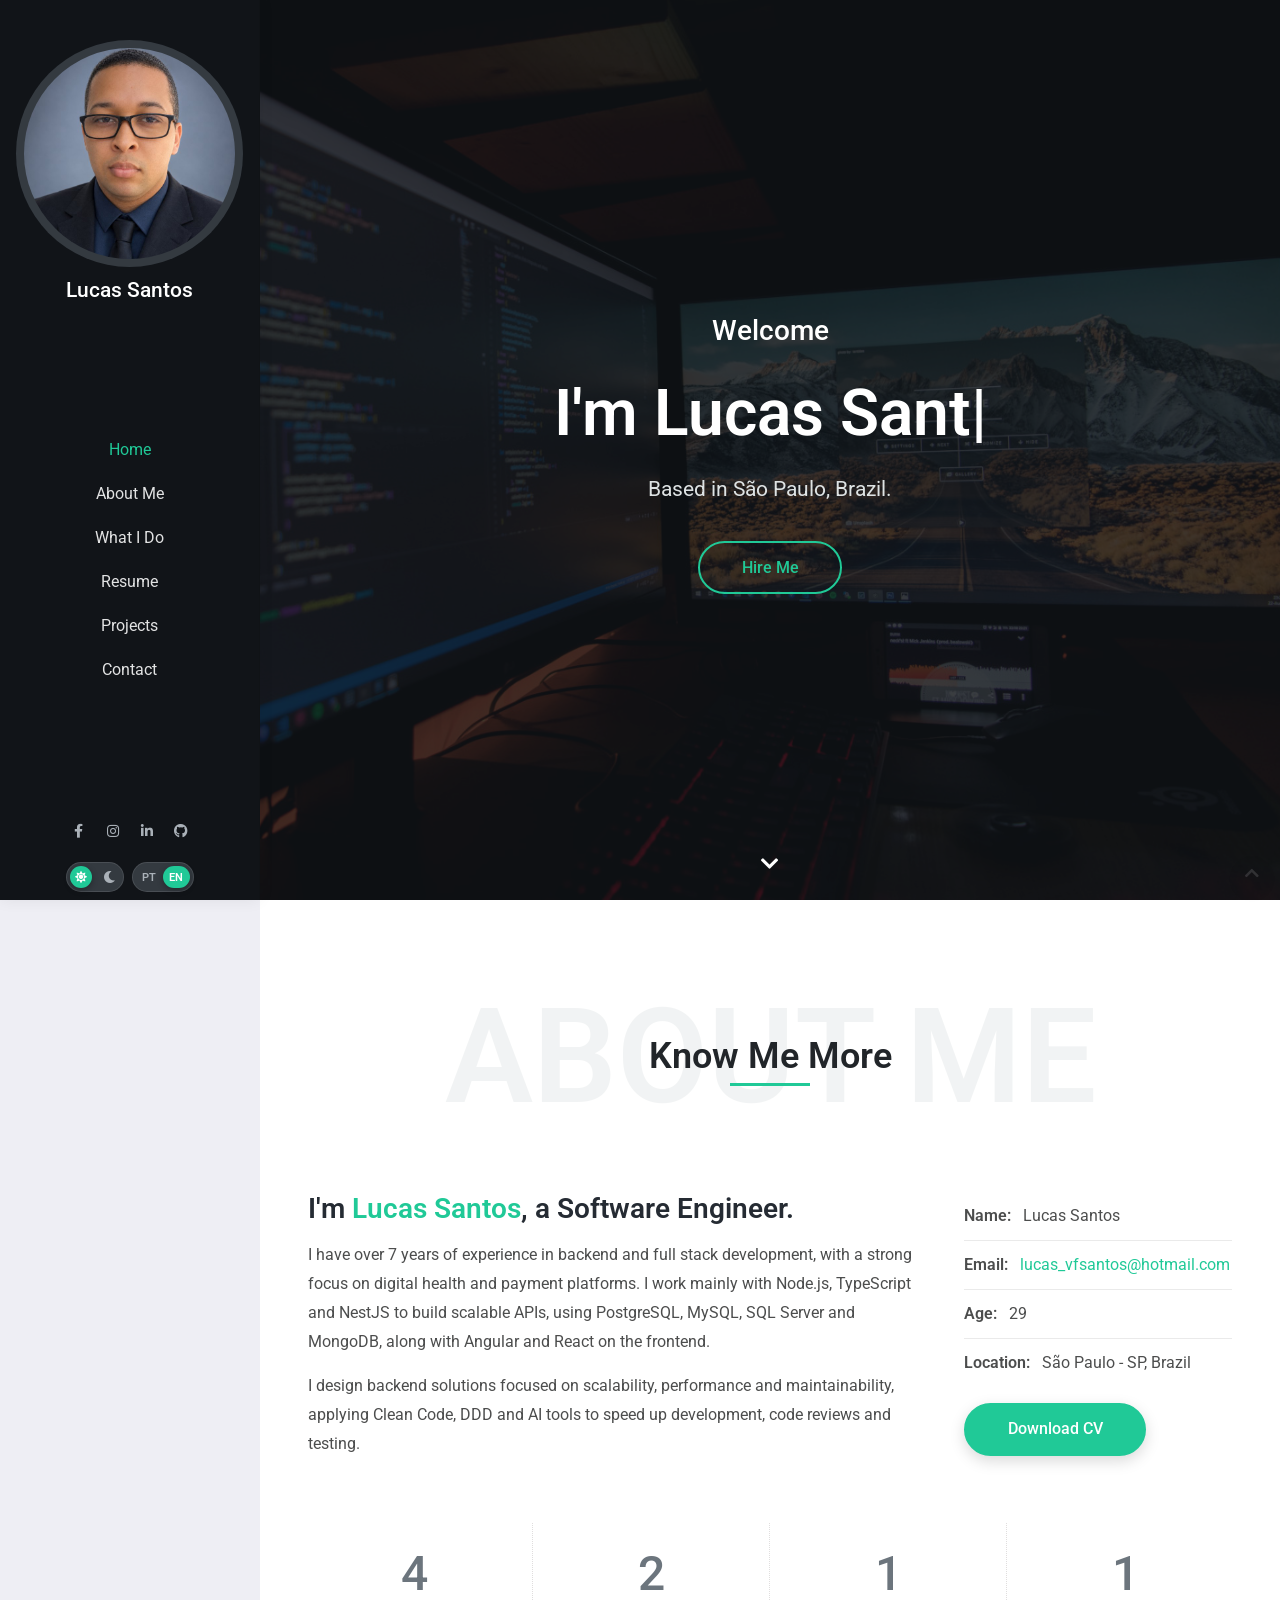
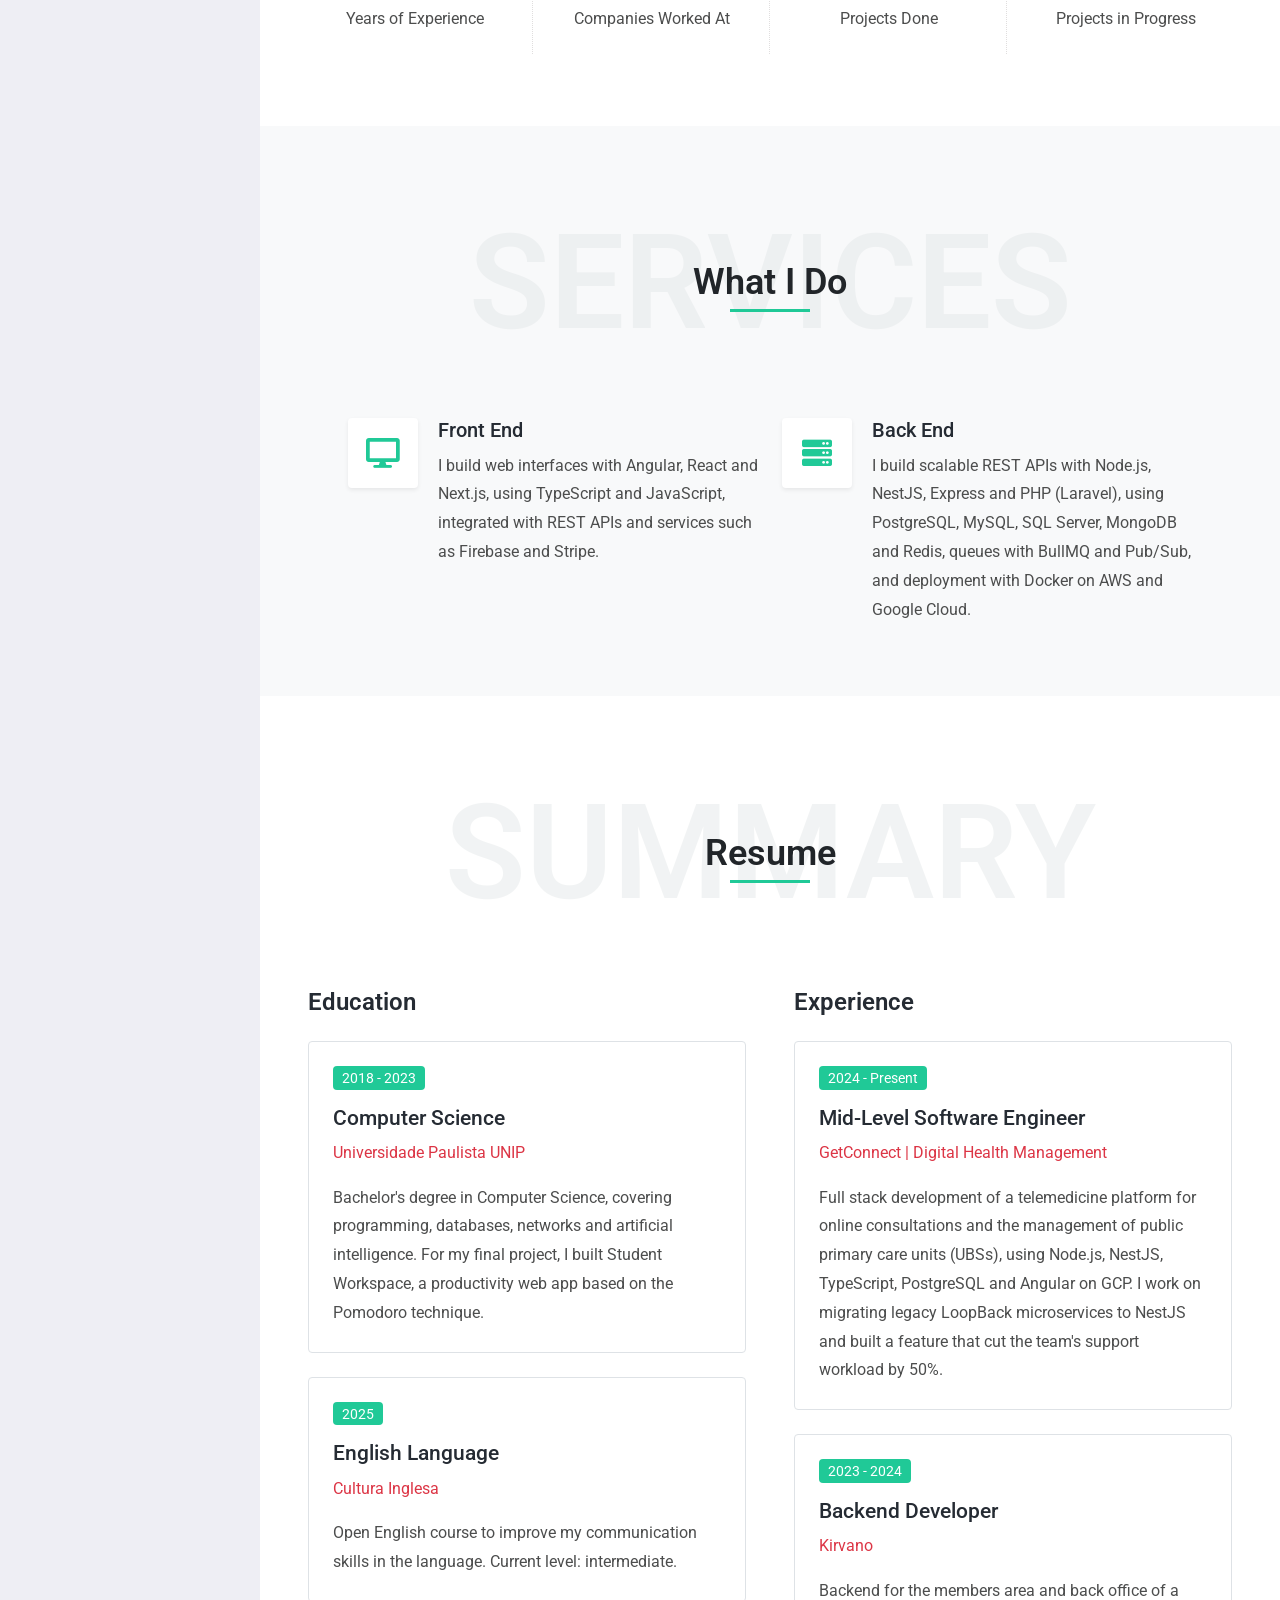
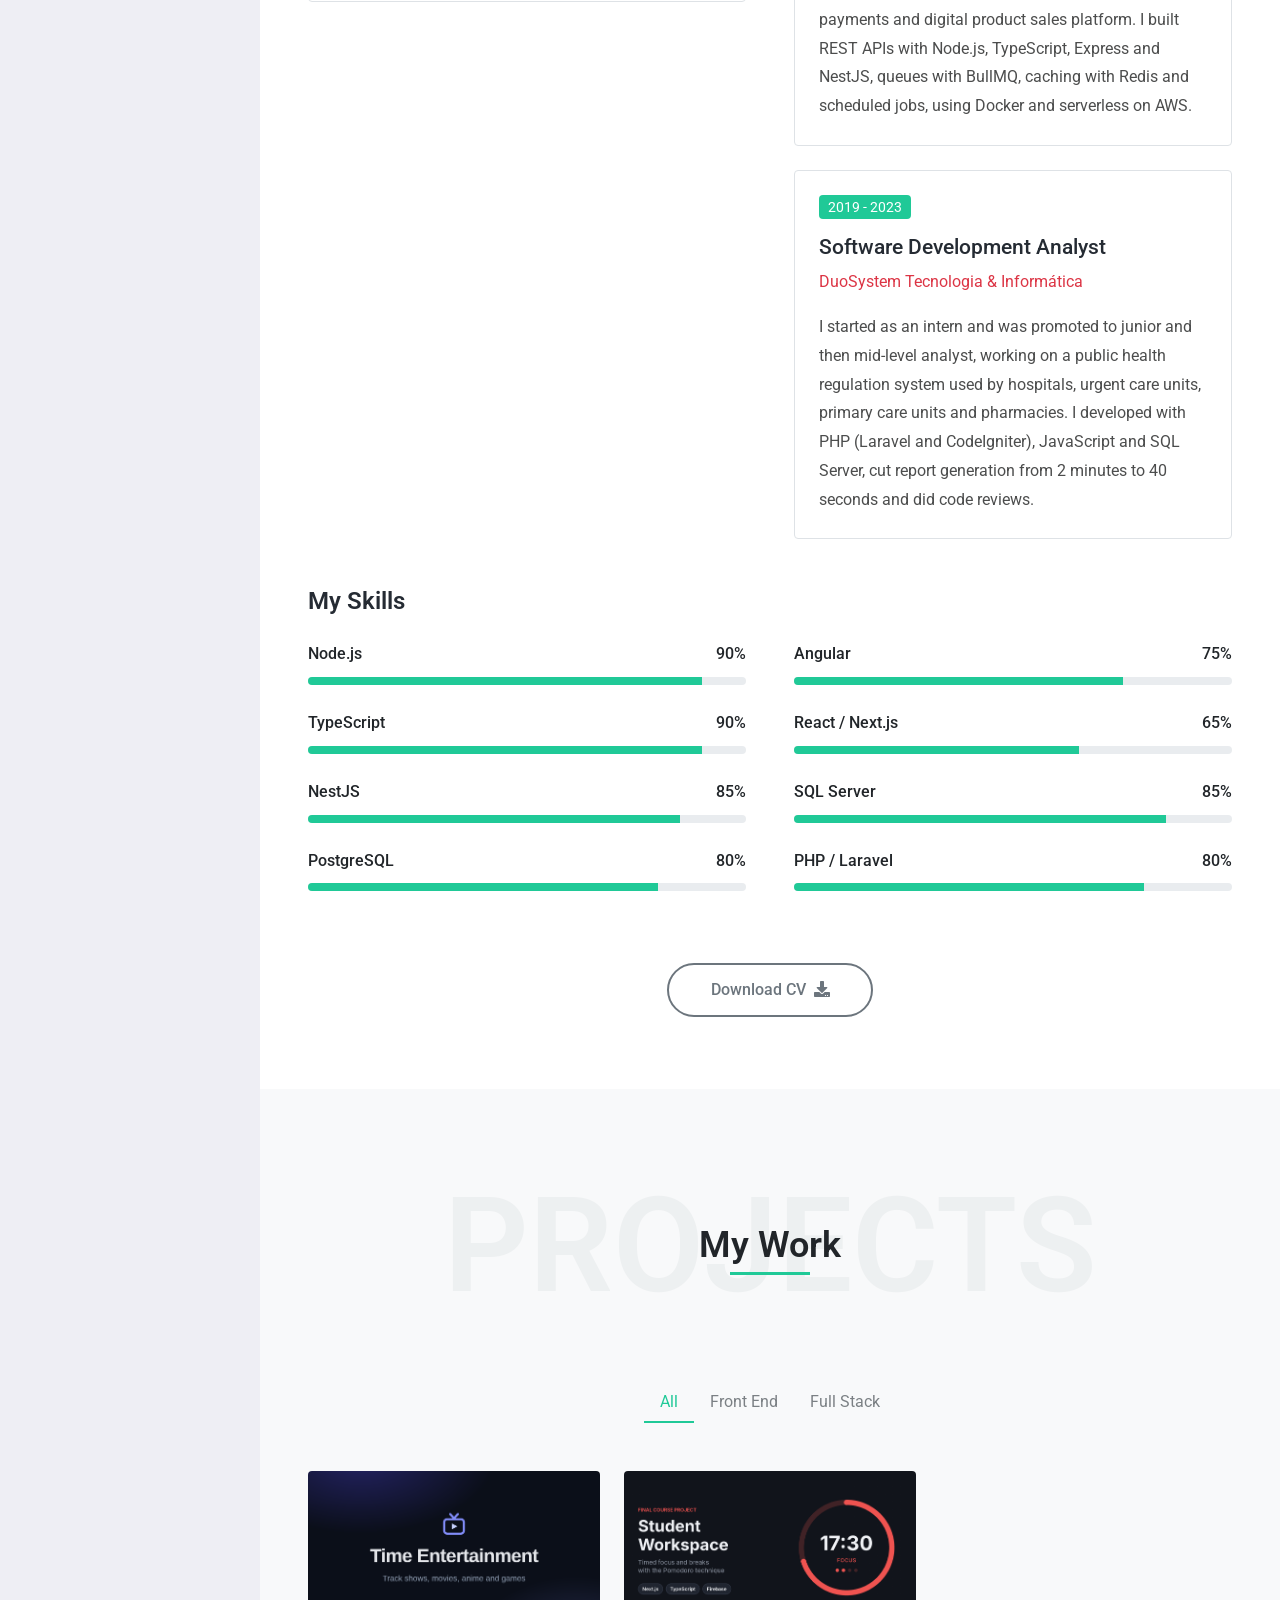
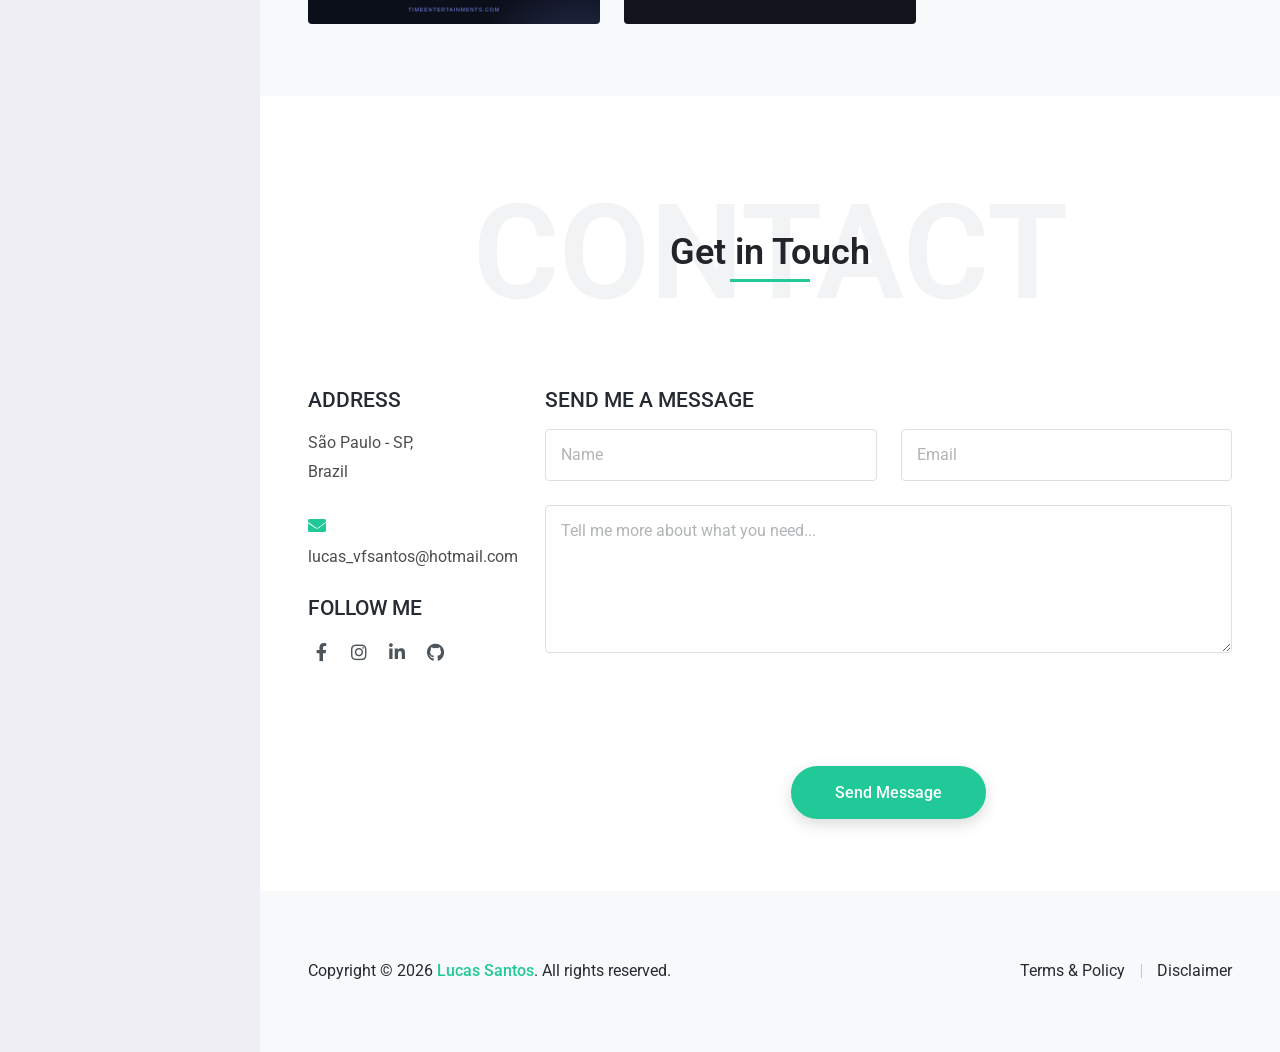
==== commit ee689f8b: "feat: add English version with language switch - Detect language from ?lang=, saved choice or browse" ====
--- a/index.html
+++ b/index.html
@@ -5,20 +5,38 @@
     <meta charset="UTF-8">
     <meta http-equiv="X-UA-Compatible" content="IE=edge">
     <meta name="viewport" content="width=device-width, initial-scale=1.0">
-    <meta name="description" content="Portfólio de Lucas Santos, Engenheiro de Software Backend e Full Stack em São Paulo.">
+    <meta name="description" content="Portfólio de Lucas Santos, Engenheiro de Software Backend e Full Stack em São Paulo."
+        data-i18n-attr="content:meta.description">
     <meta name="author" content="Lucas Santos">
-    <title>Lucas Santos | Engenheiro de Software</title>
-    <!-- Aplica o tema salvo (claro/escuro) antes da página ser desenhada, evitando o "piscar" do tema claro -->
+    <title data-i18n="meta.title">Lucas Santos | Engenheiro de Software</title>
+    <!-- Aplica o tema (claro/escuro) e o idioma (português/inglês) antes da página ser desenhada -->
     <script>
         (function () {
+            var root = document.documentElement;
             var theme = null;
+            var lang = null;
             try {
                 theme = localStorage.getItem('theme');
+                lang = localStorage.getItem('lang');
             } catch (e) {}
             if (theme !== 'light' && theme !== 'dark') {
                 theme = window.matchMedia && window.matchMedia('(prefers-color-scheme: dark)').matches ? 'dark' : 'light';
             }
-            document.documentElement.setAttribute('data-theme', theme);
+            root.setAttribute('data-theme', theme);
+
+            // Idioma: ?lang= no endereço > escolha salva > idioma do navegador (pt abre em português, qualquer outro em inglês)
+            try {
+                var param = new URLSearchParams(window.location.search).get('lang');
+                if (param === 'pt' || param === 'en') {
+                    lang = param;
+                }
+            } catch (e) {}
+            if (lang !== 'pt' && lang !== 'en') {
+                var browserLang = (navigator.languages && navigator.languages[0]) || navigator.language || '';
+                lang = /^pt\b/i.test(browserLang) ? 'pt' : 'en';
+            }
+            root.setAttribute('data-lang', lang);
+            root.setAttribute('lang', lang === 'en' ? 'en' : 'pt-br');
         })();
     </script>
     <link rel="shortcut icon" href="images/favicon.ico" type="image/x-icon">
@@ -58,7 +76,7 @@
                     <!-- Inicio Logo -->
                     <a href="index.html" class="mb-lg-auto mt-lg-4">
                         <span class="bg-dark-2 rounded-pill p-2 mb-lg-1 d-none d-lg-inline-block">
-                            <img src="images/profile.jpg" title="Eu sou o Lucas" alt="Foto do Lucas"
+                            <img src="images/profile.jpg" title="Eu sou o Lucas" alt="Foto do Lucas" data-i18n-attr="title:header.photoTitle, alt:header.photoAlt"
                                 class="img-fluid rounded-pill d-block">
                         </span>
                         <h1 class="text-5 text-white text-center mb-0 d-lg-block">Lucas Santos</h1>
@@ -67,27 +85,27 @@
                     <div id="header-nav" class="collapse navbar-collapse w-100 my-lg-auto">
                         <ul class="navbar-nav text-lg-center my-lg-auto py-lg-3">
                             <li class="nav-item">
-                                <a class="nav-link smooth-scroll active" href="#home">Introdução</a>
+                                <a class="nav-link smooth-scroll active" href="#home" data-i18n="nav.home">Introdução</a>
                             </li>
                             <li class="nav-item">
-                                <a class="nav-link smooth-scroll" href="#about">Sobre Eu</a>
+                                <a class="nav-link smooth-scroll" href="#about" data-i18n="nav.about">Sobre Eu</a>
                             </li>
                             <li class="nav-item">
-                                <a class="nav-link smooth-scroll" href="#services">O que eu faço</a>
+                                <a class="nav-link smooth-scroll" href="#services" data-i18n="nav.services">O que eu faço</a>
                             </li>
                             <li class="nav-item">
-                                <a class="nav-link smooth-scroll" href="#resume">Qualificações</a>
+                                <a class="nav-link smooth-scroll" href="#resume" data-i18n="nav.resume">Qualificações</a>
                             </li>
                             <li class="nav-item">
-                                <a class="nav-link smooth-scroll" href="#projects">Projetos</a>
+                                <a class="nav-link smooth-scroll" href="#projects" data-i18n="nav.projects">Projetos</a>
                             </li>
                             <!-- Oculto junto com a seção de depoimentos
                             <li class="nav-item">
-                                <a class="nav-link smooth-scroll" href="#testimonial">Depoimentos</a>
+                                <a class="nav-link smooth-scroll" href="#testimonial" data-i18n="nav.testimonial">Depoimentos</a>
                             </li>
                             -->
                             <li class="nav-item">
-                                <a class="nav-link smooth-scroll" href="#contact">Contato</a>
+                                <a class="nav-link smooth-scroll" href="#contact" data-i18n="nav.contact">Contato</a>
                             </li>
                         </ul>
                     </div>
@@ -118,16 +136,28 @@
                             </a>
                         </li>
                     </ul>
-                    <!-- Inicio Botão de Tema -->
-                    <button id="theme-switch" class="theme-switch ms-auto ms-sm-3 ms-lg-0 mt-lg-3" type="button" role="switch"
-                        aria-checked="false" aria-label="Tema escuro" data-bs-toggle="tooltip" title="Tema claro / escuro">
-                        <span class="theme-switch-track" aria-hidden="true">
-                            <i class="fas fa-sun theme-switch-icon theme-switch-icon-sun"></i>
-                            <i class="fas fa-moon theme-switch-icon theme-switch-icon-moon"></i>
-                            <span class="theme-switch-thumb"></span>
-                        </span>
-                    </button>
-                    <!-- Fim Botão de Tema -->
+                    <!-- Inicio Botões de Tema e Idioma -->
+                    <div class="header-switches d-flex align-items-center justify-content-center ms-auto ms-sm-3 ms-lg-0 mt-lg-3">
+                        <button id="theme-switch" class="theme-switch" type="button" role="switch"
+                            aria-checked="false" aria-label="Tema escuro" data-bs-toggle="tooltip" title="Tema claro / escuro"
+                            data-i18n-attr="aria-label:header.themeLabel, title:header.themeTooltip">
+                            <span class="theme-switch-track" aria-hidden="true">
+                                <i class="fas fa-sun theme-switch-icon theme-switch-icon-sun"></i>
+                                <i class="fas fa-moon theme-switch-icon theme-switch-icon-moon"></i>
+                                <span class="theme-switch-thumb"></span>
+                            </span>
+                        </button>
+                        <button id="lang-switch" class="lang-switch ms-2" type="button" data-bs-toggle="tooltip"
+                            title="Português / English" aria-label="Mudar o idioma para inglês"
+                            data-i18n-attr="aria-label:header.langLabel">
+                            <span class="lang-switch-track" aria-hidden="true">
+                                <span class="lang-switch-label lang-switch-label-pt">PT</span>
+                                <span class="lang-switch-label lang-switch-label-en">EN</span>
+                                <span class="lang-switch-thumb"></span>
+                            </span>
+                        </button>
+                    </div>
+                    <!-- Fim Botões de Tema e Idioma -->
                     <button class="navbar-toggler" type="button" data-bs-toggle="collapse" data-bs-target="#header-nav">
                         <span></span><span></span><span></span>
                     </button>
@@ -148,16 +178,16 @@
                             <div class="row">
                                 <div class="col-12 text-center">
                                     <div class="typed-strings">
-                                        <p>Eu sou Lucas Santos</p>
-                                        <p>Eu sou Engenheiro de Software.</p>
-                                        <p>Eu sou Dev Backend.</p>
-                                        <p>Eu sou Dev Full Stack.</p>
-                                    </div>
-                                    <p class="text-7 fw-500 text-white mb-2 mb-md-3">Bem-Vindo(a)</p>
+                                        <p data-i18n="home.typed1">Eu sou Lucas Santos</p>
+                                        <p data-i18n="home.typed2">Eu sou Engenheiro de Software.</p>
+                                        <p data-i18n="home.typed3">Eu sou Dev Backend.</p>
+                                        <p data-i18n="home.typed4">Eu sou Dev Full Stack.</p>
+                                    </div>
+                                    <p class="text-7 fw-500 text-white mb-2 mb-md-3" data-i18n="home.welcome">Bem-Vindo(a)</p>
                                     <h2 class="text-16 fw-600 text-white mb-2 mb-md-3"><span class="typed"></span></h2>
-                                    <p class="text-5 text-light mb-4">Moro em São Paulo, Brasil.</p>
+                                    <p class="text-5 text-light mb-4" data-i18n="home.location">Moro em São Paulo, Brasil.</p>
                                     <a href="#contact"
-                                        class="btn btn-outline-primary rounded-pill shadow-none smooth-scroll mt-2">Contrate-me</a>
+                                        class="btn btn-outline-primary rounded-pill shadow-none smooth-scroll mt-2" data-i18n="home.hire">Contrate-me</a>
                                 </div>
                             </div>
                         </div>
@@ -174,26 +204,26 @@
             <section id="about" class="section">
                 <div class="container px-lg-5">
                     <div class="position-relative d-flex text-center mb-5">
-                        <h2 class="text-24 text-light opacity-4 text-uppercase fw-600 w-100 mb-0">
+                        <h2 class="text-24 text-light opacity-4 text-uppercase fw-600 w-100 mb-0" data-i18n="about.watermark">
                             Sobre eu
                         </h2>
                         <p class="text-9 text-dark fw-600 position-absolute w-100 align-self-center lh-base mb-0">
-                            Conheça-me mais
+                            <span data-i18n="about.subtitle">Conheça-me mais</span>
                             <span class="heading-separator-line border-bottom border-3 border-primary d-block mx-auto"></span>
                         </p>
                     </div>
                     <div class="row gy-5">
                         <div class="col-lg-7 col-xl-8 text-center text-lg-start">
-                            <h2 class="text-7 fw-600 mb-3">
+                            <h2 class="text-7 fw-600 mb-3" data-i18n-html="about.heading">
                                 Eu sou <span class="text-primary">Lucas Santos</span>, Engenheiro de Software.
                             </h2>
-                            <p>
+                            <p data-i18n-html="about.text1">
                                 Tenho mais de <span class="years-experience">6</span> anos de experiência em desenvolvimento backend e full stack,
                                 com forte atuação em saúde digital e plataformas de pagamentos. Trabalho
                                 principalmente com Node.js, TypeScript e NestJS na construção de APIs escaláveis,
                                 com PostgreSQL, MySQL, SQL Server e MongoDB, além de Angular e React no frontend.
                             </p>
-                            <p>
+                            <p data-i18n="about.text2">
                                 Atuo no desenho de soluções backend com foco em escalabilidade, performance e
                                 manutenibilidade, aplicando Clean Code, DDD e ferramentas de IA para acelerar
                                 o desenvolvimento, a revisão de código e os testes.
@@ -203,20 +233,20 @@
                             <div class="ps-lg-4">
                                 <ul class="list-style-2">
                                     <li>
-                                        <span class="fw-600 me-2">Nome:</span> Lucas Santos
+                                        <span class="fw-600 me-2" data-i18n="about.name">Nome:</span> Lucas Santos
                                     </li>
                                     <li>
                                         <span class="fw-600 me-2">Email:</span>
                                         <a href="mailto:lucas_vfsantos@hotmail.com">lucas_vfsantos@hotmail.com</a>
                                     </li>
                                     <li>
-                                        <span class="fw-600 me-2">Idade:</span> <span id="years_old"></span>
+                                        <span class="fw-600 me-2" data-i18n="about.age">Idade:</span> <span id="years_old"></span>
                                     </li>
                                     <li class="border-0">
-                                        <span class="fw-600 me-2">Local:</span> São Paulo - SP, Brasil
+                                        <span class="fw-600 me-2" data-i18n="about.location">Local:</span> <span data-i18n="about.locationValue">São Paulo - SP, Brasil</span>
                                     </li>
                                 </ul>
-                                <a href="pdf/Curriculo_Lucas_Santos_PT.pdf" class="btn btn-primary rounded-pill" download="cv_lucas_santos">Download CV</a>
+                                <a href="pdf/Curriculo_Lucas_Santos_PT.pdf" class="btn btn-primary rounded-pill" download="cv_lucas_santos" data-i18n-attr="href:cv.file, download:cv.downloadName">Download CV</a>
                             </div>
                         </div>
                     </div>
@@ -227,7 +257,7 @@
                                     <h4 class="text-12 text-muted mb-0">
                                         <span class="counter years-experience" data-from="0" data-to="6">6</span>
                                     </h4>
-                                    <p class="mb-0">Anos de Experiência</p>
+                                    <p class="mb-0" data-i18n="about.counterYears">Anos de Experiência</p>
                                 </div>
                             </div>
                             <div class="col-6 col-md-3">
@@ -235,7 +265,7 @@
                                     <h4 class="text-12 text-muted mb-0">
                                         <span class="counter" data-from="0" data-to="3">3</span>
                                     </h4>
-                                    <p class="mb-0">Empresas em que trabalhei</p>
+                                    <p class="mb-0" data-i18n="about.counterCompanies">Empresas em que trabalhei</p>
                                 </div>
                             </div>
                             <div class="col-6 col-md-3">
@@ -243,7 +273,7 @@
                                     <h4 class="text-12 text-muted mb-0">
                                         <span class="counter" data-from="0" data-to="1">1</span>
                                     </h4>
-                                    <p class="mb-0">Projetos prontos</p>
+                                    <p class="mb-0" data-i18n="about.counterDone">Projetos prontos</p>
                                 </div>
                             </div>
                             <div class="col-6 col-md-3">
@@ -251,7 +281,7 @@
                                     <h4 class="text-12 text-muted mb-0">
                                         <span class="counter" data-from="0" data-to="1">1</span>
                                     </h4>
-                                    <p class="mb-0">Projetos em Construção</p>
+                                    <p class="mb-0" data-i18n="about.counterOngoing">Projetos em Construção</p>
                                 </div>
                             </div>
                         </div>
@@ -263,11 +293,11 @@
             <section id="services" class="section bg-light">
                 <div class="container px-lg-5">
                     <div class="position-relative d-flex text-center mb-5">
-                        <h2 class="text-24 text-light opacity-4 text-uppercase fw-600 w-100 mb-0">
+                        <h2 class="text-24 text-light opacity-4 text-uppercase fw-600 w-100 mb-0" data-i18n="services.watermark">
                             Serviços
                         </h2>
                         <p class="text-9 text-dark fw-600 position-absolute w-100 align-self-center lh-base mb-0">
-                            O que eu faço?
+                            <span data-i18n="services.subtitle">O que eu faço?</span>
                             <span class="heading-separator-line border-bottom border-3 border-primary d-block mx-auto"></span>
                         </p>
                     </div>
@@ -280,7 +310,7 @@
                                             <i class="fas fa-desktop"></i>
                                         </div>
                                         <h3>Front End</h3>
-                                        <p class="mb-0">
+                                        <p class="mb-0" data-i18n="services.frontText">
                                             Desenvolvo interfaces web com Angular, React e Next.js, usando TypeScript
                                             e JavaScript, integradas a APIs REST e a serviços como Firebase e Stripe.
                                         </p>
@@ -292,7 +322,7 @@
                                             <i class="fas fa-server"></i>
                                         </div>
                                         <h3>Back End</h3>
-                                        <p class="mb-0">
+                                        <p class="mb-0" data-i18n="services.backText">
                                             Construo APIs REST escaláveis com Node.js, NestJS, Express e PHP (Laravel),
                                             usando PostgreSQL, MySQL, SQL Server, MongoDB e Redis, filas com BullMQ e
                                             Pub/Sub, e deploy com Docker na AWS e no Google Cloud.
@@ -309,22 +339,22 @@
             <section id="resume" class="section">
                 <div class="container px-lg-5">
                     <div class="position-relative d-flex text-center mb-5">
-                        <h2 class="text-24 text-light opacity-4 text-uppercase fw-600 w-100 mb-0">
+                        <h2 class="text-24 text-light opacity-4 text-uppercase fw-600 w-100 mb-0" data-i18n="resume.watermark">
                             Resumo
                         </h2>
                         <p class="text-9 text-dark fw-600 position-absolute w-100 align-self-center lh-base mb-0">
-                            Qualificações
+                            <span data-i18n="resume.subtitle">Qualificações</span>
                             <span class="heading-separator-line border-bottom border-3 border-primary d-block mx-auto"></span>
                         </p>
                     </div>
                     <div class="row gx-5">
                         <div class="col-md-6">
-                            <h2 class="text-6 fw-600 mb-4">Educação</h2>
+                            <h2 class="text-6 fw-600 mb-4" data-i18n="resume.education">Educação</h2>
                             <div class="bg-white border rounded p-4 mb-4">
                                 <p class="badge bg-primary text-2 fw-400">2018 - 2023</p>
-                                <h3 class="text-5">Ciência da Computação</h3>
+                                <h3 class="text-5" data-i18n="resume.edu1.title">Ciência da Computação</h3>
                                 <p class="text-danger">Universidade Paulista UNIP</p>
-                                <p class="mb-0">
+                                <p class="mb-0" data-i18n="resume.edu1.text">
                                     Bacharelado em Ciência da Computação, com base em programação, banco de dados,
                                     redes e inteligência artificial. No TCC, desenvolvi o Student Workspace, uma
                                     aplicação web de produtividade baseada na técnica Pomodoro.
@@ -332,21 +362,21 @@
                             </div>
                             <div class="bg-white border rounded p-4 mb-4">
                                 <p class="badge bg-primary text-2 fw-400">2025</p>
-                                <h3 class="text-5">Língua Inglesa</h3>
+                                <h3 class="text-5" data-i18n="resume.edu2.title">Língua Inglesa</h3>
                                 <p class="text-danger">Cultura Inglesa</p>
-                                <p class="mb-0">
+                                <p class="mb-0" data-i18n="resume.edu2.text">
                                     Curso livre de inglês para aprimorar a comunicação no idioma.
                                     Nível atual: intermediário.
                                 </p>
                             </div>
                         </div>
                         <div class="col-md-6">
-                            <h2 class="text-6 fw-600 mb-4">Experiência</h2>
+                            <h2 class="text-6 fw-600 mb-4" data-i18n="resume.experience">Experiência</h2>
                             <div class="bg-white border rounded p-4 mb-4">
-                                <p class="badge bg-primary text-2 fw-400">2024 - Atual</p>
-                                <h3 class="text-5">Engenheiro de Software Pleno</h3>
-                                <p class="text-danger">GetConnect | Gestão em Saúde Digital</p>
-                                <p class="mb-0">
+                                <p class="badge bg-primary text-2 fw-400" data-i18n="resume.exp1.period">2024 - Atual</p>
+                                <h3 class="text-5" data-i18n="resume.exp1.title">Engenheiro de Software Pleno</h3>
+                                <p class="text-danger" data-i18n="resume.exp1.company">GetConnect | Gestão em Saúde Digital</p>
+                                <p class="mb-0" data-i18n="resume.exp1.text">
                                     Desenvolvimento full stack de uma plataforma de telemedicina para consultas online
                                     e gestão de UBSs, com Node.js, NestJS, TypeScript, PostgreSQL e Angular na GCP.
                                     Atuo na migração de microsserviços legados em LoopBack para NestJS e desenvolvi
@@ -355,9 +385,9 @@
                             </div>
                             <div class="bg-white border rounded p-4 mb-4">
                                 <p class="badge bg-primary text-2 fw-400">2023 - 2024</p>
-                                <h3 class="text-5">Desenvolvedor Backend</h3>
+                                <h3 class="text-5" data-i18n="resume.exp2.title">Desenvolvedor Backend</h3>
                                 <p class="text-danger">Kirvano</p>
-                                <p class="mb-0">
+                                <p class="mb-0" data-i18n="resume.exp2.text">
                                     Backend da área de membros e do backoffice de uma plataforma de pagamentos e
                                     vendas de produtos digitais. Desenvolvi APIs REST com Node.js, TypeScript,
                                     Express e NestJS, filas com BullMQ, cache com Redis e rotinas agendadas,
@@ -366,9 +396,9 @@
                             </div>
                             <div class="bg-white border rounded p-4 mb-4">
                                 <p class="badge bg-primary text-2 fw-400">2019 - 2023</p>
-                                <h3 class="text-5">Analista de Desenvolvimento</h3>
+                                <h3 class="text-5" data-i18n="resume.exp3.title">Analista de Desenvolvimento</h3>
                                 <p class="text-danger">DuoSystem Tecnologia &amp; Informática</p>
-                                <p class="mb-0">
+                                <p class="mb-0" data-i18n="resume.exp3.text">
                                     Comecei como estagiário e fui promovido a analista júnior e depois a pleno, em um
                                     sistema de regulação em saúde pública usado por hospitais, AMAs, UBSs e farmácias.
                                     Desenvolvi em PHP (Laravel e CodeIgniter), JavaScript e SQL Server, reduzi a
@@ -377,7 +407,7 @@
                             </div>
                         </div>
                     </div>
-                    <h2 class="text-6 fw-600 mt-4 mb-4">Minhas Habilidades</h2>
+                    <h2 class="text-6 fw-600 mt-4 mb-4" data-i18n="resume.skills">Minhas Habilidades</h2>
                     <div class="row gx-5">
                         <div class="col-md-6">
                             <p class="text-dark fw-500 text-start mb-2">
@@ -433,7 +463,7 @@
                         </div>
                     </div>
                     <div class="text-center mt-5">
-                        <a href="pdf/Curriculo_Lucas_Santos_PT.pdf" class="btn btn-outline-secondary rounded-pill shadow-none" download="cv_lucas_santos">
+                        <a href="pdf/Curriculo_Lucas_Santos_PT.pdf" class="btn btn-outline-secondary rounded-pill shadow-none" download="cv_lucas_santos" data-i18n-attr="href:cv.file, download:cv.downloadName">
                             Download CV <span class="ms-1"><i class="fas fa-download"></i></span>
                         </a>
                     </div>
@@ -444,15 +474,15 @@
             <section id="projects" class="section bg-light">
                 <div class="container px-lg-5">
                     <div class="position-relative d-flex text-center mb-5">
-                        <h2 class="text-24 text-light opacity-4 text-uppercase fw-600 w-100 mb-0">Projetos</h2>
+                        <h2 class="text-24 text-light opacity-4 text-uppercase fw-600 w-100 mb-0" data-i18n="projects.watermark">Projetos</h2>
                         <p class="text-9 text-dark fw-600 position-absolute w-100 align-self-center lh-base mb-0">
-                            Meu Trabalho
+                            <span data-i18n="projects.subtitle">Meu Trabalho</span>
                             <span class="heading-separator-line border-bottom border-3 border-primary d-block mx-auto"></span>
                         </p>
                     </div>
                     <ul class="portfolio-menu nav nav-tabs justify-content-center border-bottom-0 mb-5">
                         <li class="nav-item">
-                            <a href="" data-filter="*" class="nav-link active">Todos</a>
+                            <a href="" data-filter="*" class="nav-link active" data-i18n="projects.filterAll">Todos</a>
                         </li>
                         <!-- Sem projetos Back End por enquanto
                         <li class="nav-item">
@@ -463,7 +493,7 @@
                             <a href="" data-filter=".front" class="nav-link">Front End</a>
                         </li>
                         <li class="nav-item">
-                            <a href="" data-filter=".mixed" class="nav-link">Misto</a>
+                            <a href="" data-filter=".mixed" class="nav-link" data-i18n="projects.categoryMixed">Misto</a>
                         </li>
                     </ul>
                     <div class="portfolio popup-ajax-gallery">
@@ -471,12 +501,14 @@
                             <div class="col-sm-6 col-lg-4 mixed">
                                 <div class="portfolio-box rounded">
                                     <div class="portfolio-img rounded">
-                                        <img class="img-fluid d-block" src="images/tm-pt-escuro.png" alt="Imagem do Time Entertainment">
+                                        <img class="img-fluid d-block" src="images/tm-pt-escuro.png" alt="Imagem do Time Entertainment"
+                                            data-i18n-attr="src:projects.tm.image, alt:projects.tm.alt">
                                         <div class="portfolio-overlay">
-                                            <a class="popup-ajax stretched-link" href="ajax/projeto-1.html" aria-label="Ver detalhes do Time Entertainment"></a>
+                                            <a class="popup-ajax stretched-link" href="ajax/projeto-1.html" aria-label="Ver detalhes do Time Entertainment"
+                                                data-i18n-attr="aria-label:projects.tm.details"></a>
                                             <div class="portfolio-overlay-details">
                                                 <h5 class="text-white fw-400">Time Entertainment</h5>
-                                                <span class="text-light">Misto</span>
+                                                <span class="text-light" data-i18n="projects.categoryMixed">Misto</span>
                                             </div>
                                         </div>
                                     </div>
@@ -485,9 +517,11 @@
                             <div class="col-sm-6 col-lg-4 front">
                                 <div class="portfolio-box rounded">
                                     <div class="portfolio-img rounded">
-                                        <img class="img-fluid d-block" src="images/student-workspace-capa.png" alt="Imagem do Student Workspace">
+                                        <img class="img-fluid d-block" src="images/student-workspace-capa.png" alt="Imagem do Student Workspace"
+                                            data-i18n-attr="src:projects.sw.image, alt:projects.sw.alt">
                                         <div class="portfolio-overlay">
-                                            <a class="popup-ajax stretched-link" href="ajax/projeto-2.html" aria-label="Ver detalhes do Student Workspace"></a>
+                                            <a class="popup-ajax stretched-link" href="ajax/projeto-2.html" aria-label="Ver detalhes do Student Workspace"
+                                                data-i18n-attr="aria-label:projects.sw.details"></a>
                                             <div class="portfolio-overlay-details">
                                                 <h5 class="text-white fw-400">Student Workspace</h5>
                                                 <span class="text-light">Front End</span>
@@ -650,16 +684,16 @@
             <section id="contact" class="section">
                 <div class="container px-lg-5">
                     <div class="position-relative d-flex text-center mb-5">
-                        <h2 class="text-24 text-light opacity-4 text-uppercase fw-600 w-100 mb-0">Contato</h2>
+                        <h2 class="text-24 text-light opacity-4 text-uppercase fw-600 w-100 mb-0" data-i18n="contact.watermark">Contato</h2>
                         <p class="text-9 text-dark fw-600 position-absolute w-100 align-self-center lh-base mb-0">
-                            Entre em contato
+                            <span data-i18n="contact.subtitle">Entre em contato</span>
                             <span class="heading-separator-line border-bottom border-3 border-primary d-block mx-auto"></span>
                         </p>
                     </div>
                     <div class="row gy-5">
                         <div class="col-md-4 col-xl-3 order-1 order-md-0 text-center text-md-start">
-                            <h2 class="mb-3 text-5 text-uppercase">Endereço</h2>
-                            <p class="text-3 mb-4">
+                            <h2 class="mb-3 text-5 text-uppercase" data-i18n="contact.address">Endereço</h2>
+                            <p class="text-3 mb-4" data-i18n-html="contact.addressValue">
                                 São Paulo - SP,<br>
                                 Brasil
                             </p>
@@ -672,7 +706,7 @@
                             <p class="text-3 text-break mb-4">
                                 <span class="text-primary text-4 me-2"><i class="fas fa-envelope"></i></span>lucas_vfsantos@hotmail.com
                             </p>
-                            <h2 class="mb-3 text-5 text-uppercase">Me siga</h2>
+                            <h2 class="mb-3 text-5 text-uppercase" data-i18n="contact.follow">Me siga</h2>
                             <ul class="social-icons justify-content-center justify-content-md-start">
                                 <li class="social-icons-facebook">
                                     <a data-bs-toggle="tooltip" title="Facebook"
@@ -702,33 +736,37 @@
                             </ul>
                         </div>
                         <div class="col-md-8 col-xl-9 order-0 order-md-1">
-                            <h2 class="mb-3 text-5 text-uppercase text-center text-md-start">Envie uma mensagem</h2>
+                            <h2 class="mb-3 text-5 text-uppercase text-center text-md-start" data-i18n="contact.formTitle">Envie uma mensagem</h2>
                             <!-- Enviado para a função da Vercel em api/contact.js -->
                             <form id="contact-form" action="/api/contact" method="post"
                                 data-fallback-email="lucas_vfsantos@hotmail.com">
                                 <div class="row g-4">
                                     <div class="col-xl-6">
                                         <input name="name" type="text" class="form-control" required minlength="2" maxlength="100"
-                                            autocomplete="name" placeholder="Nome" aria-label="Nome">
+                                            autocomplete="name" placeholder="Nome" aria-label="Nome"
+                                            data-i18n-attr="placeholder:contact.name, aria-label:contact.name">
                                     </div>
                                     <div class="col-xl-6">
                                         <input name="email" type="email" class="form-control" required maxlength="254"
-                                            autocomplete="email" placeholder="E-mail" aria-label="E-mail">
+                                            autocomplete="email" placeholder="E-mail" aria-label="E-mail"
+                                            data-i18n-attr="placeholder:contact.email, aria-label:contact.email">
                                     </div>
                                     <div class="col-12">
                                         <textarea name="message" class="form-control" rows="5" required minlength="10" maxlength="3000"
-                                            placeholder="Conte-me mais sobre o que você precisa..." aria-label="Mensagem"></textarea>
+                                            placeholder="Conte-me mais sobre o que você precisa..." aria-label="Mensagem"
+                                            data-i18n-attr="placeholder:contact.messagePlaceholder, aria-label:contact.message"></textarea>
                                     </div>
                                 </div>
                                 <!-- Campo armadilha: fica escondido e só robôs preenchem -->
                                 <div class="contact-hp" aria-hidden="true">
-                                    <label for="contact-website">Deixe este campo em branco</label>
+                                    <label for="contact-website" data-i18n="contact.honeypot">Deixe este campo em branco</label>
                                     <input id="contact-website" name="website" type="text" tabindex="-1" autocomplete="off">
                                 </div>
                                 <!-- Verificação anti-robô (Cloudflare Turnstile).
                                      Troque a chave de teste em data-sitekey (1x00000000000000000000AA) pela site key do seu widget. -->
                                 <div id="contact-captcha" class="contact-captcha d-flex justify-content-center mt-4"
                                     data-sitekey="1x00000000000000000000AA"></div>
+                                <!-- O texto do botão é trocado pelo main.js (idioma, "Enviando..." e "Aguarde") -->
                                 <p class="text-center mt-4 mb-0">
                                     <button id="submit-btn" class="btn btn-primary rounded-pill d-inline-flex" type="submit">Enviar Mensagem</button>
                                 </p>
@@ -748,16 +786,16 @@
                     <div class="col-lg-6 text-center text-lg-start">
                         <p class="mb-3 mb-lg-0">
                             Copyright &copy; <span id="current-year">2026</span>
-                            <a href="#home" class="fw-500 smooth-scroll">Lucas Santos</a>. Todos os direitos reservados.
+                            <a href="#home" class="fw-500 smooth-scroll">Lucas Santos</a>. <span data-i18n="footer.rights">Todos os direitos reservados.</span>
                         </p>
                     </div>
                     <div class="col-lg-6">
                         <ul class="nav nav-separator justify-content-center justify-content-lg-end">
                             <li class="nav-item">
-                                <a class="nav-link" data-bs-toggle="modal" data-bs-target="#terms-policy" href="#">Termos e Política</a>
+                                <a class="nav-link" data-bs-toggle="modal" data-bs-target="#terms-policy" href="#" data-i18n="terms.title">Termos e Política</a>
                             </li>
                             <li class="nav-item">
-                                <a class="nav-link" data-bs-toggle="modal" data-bs-target="#disclaimer" href="#">Aviso Legal</a>
+                                <a class="nav-link" data-bs-toggle="modal" data-bs-target="#disclaimer" href="#" data-i18n="footer.disclaimer">Aviso Legal</a>
                             </li>
                         </ul>
                     </div>
@@ -768,7 +806,8 @@
     </div>
     <!-- Fim Main -->
     <!-- Inicio Voltar ao Topo -->
-    <a id="back-to-top" class="rounded-circle" data-bs-toggle="tooltip" title="Voltar ao topo" href="#" aria-label="Voltar ao topo">
+    <a id="back-to-top" class="rounded-circle" data-bs-toggle="tooltip" title="Voltar ao topo" href="#" aria-label="Voltar ao topo"
+        data-i18n-attr="title:common.backToTop, aria-label:common.backToTop">
         <i class="fa fa-chevron-up"></i>
     </a>
     <!-- Fim Voltar ao Topo -->
@@ -777,44 +816,44 @@
         <div class="modal-dialog modal-lg modal-dialog-centered">
             <div class="modal-content">
                 <div class="modal-header">
-                    <h5 id="terms-policy-title" class="modal-title">Termos e Política</h5>
-                    <button type="button" class="btn-close" data-bs-dismiss="modal" aria-label="Fechar"></button>
+                    <h5 id="terms-policy-title" class="modal-title" data-i18n="terms.title">Termos e Política</h5>
+                    <button type="button" class="btn-close" data-bs-dismiss="modal" aria-label="Fechar" data-i18n-attr="aria-label:common.close"></button>
                 </div>
                 <div class="modal-body p-4">
-                    <p>
+                    <p data-i18n="terms.intro">
                         Este site é um portfólio pessoal, criado para apresentar meus projetos, minhas experiências
                         e minhas habilidades como desenvolvedor.
                     </p>
-                    <h3 class="mb-3 mt-4">Termos de Uso</h3>
-                    <p>
+                    <h3 class="mb-3 mt-4" data-i18n="terms.useTitle">Termos de Uso</h3>
+                    <p data-i18n="terms.useText">
                         Você pode navegar e compartilhar os links deste site livremente. Os textos, imagens e
                         códigos aqui apresentados não devem ser copiados ou redistribuídos como se fossem seus.
                     </p>
-                    <h3 class="mb-3 mt-4">Política de Privacidade</h3>
-                    <p>
+                    <h3 class="mb-3 mt-4" data-i18n="terms.privacyTitle">Política de Privacidade</h3>
+                    <p data-i18n="terms.privacyIntro">
                         As informações enviadas pelo formulário de contato são usadas apenas para responder
                         à sua mensagem.
                     </p>
                     <ol class="lh-lg">
-                        <li>
+                        <li data-i18n="terms.privacy1">
                             São coletados os dados que você informa no formulário de contato (nome, e-mail e mensagem)
                             e, para evitar spam e abusos, o endereço IP, a localização aproximada e o navegador usados no envio.
                         </li>
-                        <li>
+                        <li data-i18n-html="terms.privacy2">
                             Seus dados não são vendidos, alugados ou compartilhados com terceiros. A mensagem é entregue
                             por e-mail através do <a href="https://resend.com/legal/privacy-policy" target="_blank">Resend</a>.
                         </li>
-                        <li>
+                        <li data-i18n-html="terms.privacy3">
                             O formulário é protegido pelo Cloudflare Turnstile, sujeito à
                             <a href="https://www.cloudflare.com/privacypolicy/" target="_blank">Política de Privacidade</a> e ao
                             <a href="https://www.cloudflare.com/turnstile-privacy-policy/" target="_blank">Aditivo de Privacidade do Turnstile</a>
                             da Cloudflare.
                         </li>
-                        <li>
-                            A sua preferência de tema (claro ou escuro) e o horário do seu último envio pelo formulário
-                            (usado para evitar envios repetidos) ficam salvos apenas no seu navegador.
-                        </li>
-                        <li>Você pode pedir a exclusão dos seus dados a qualquer momento pelo e-mail lucas_vfsantos@hotmail.com.</li>
+                        <li data-i18n="terms.privacy4">
+                            As suas preferências de idioma e de tema (claro ou escuro) e o horário do seu último envio pelo
+                            formulário (usado para evitar envios repetidos) ficam salvos apenas no seu navegador.
+                        </li>
+                        <li data-i18n="terms.privacy5">Você pode pedir a exclusão dos seus dados a qualquer momento pelo e-mail lucas_vfsantos@hotmail.com.</li>
                     </ol>
                 </div>
             </div>
@@ -826,18 +865,18 @@
         <div class="modal-dialog modal-lg modal-dialog-centered">
             <div class="modal-content">
                 <div class="modal-header">
-                    <h5 id="disclaimer-title" class="modal-title">Direitos Autorais e Aviso Legal</h5>
-                    <button type="button" class="btn-close" data-bs-dismiss="modal" aria-label="Fechar"></button>
+                    <h5 id="disclaimer-title" class="modal-title" data-i18n="disclaimer.title">Direitos Autorais e Aviso Legal</h5>
+                    <button type="button" class="btn-close" data-bs-dismiss="modal" aria-label="Fechar" data-i18n-attr="aria-label:common.close"></button>
                 </div>
                 <div class="modal-body p-4">
-                    <p>
+                    <p data-i18n="disclaimer.intro">
                         Todo o conteúdo deste site pertence a Lucas Santos, exceto quando indicado o contrário.
                     </p>
                     <ul class="lh-lg">
-                        <li>Os projetos apresentados foram desenvolvidos por mim, individualmente ou em equipe.</li>
-                        <li>Marcas, logotipos e nomes de terceiros pertencem aos seus respectivos donos.</li>
-                        <li>As informações deste site podem ser atualizadas a qualquer momento, sem aviso prévio.</li>
-                        <li>Links para sites externos são oferecidos apenas por conveniência e não sou responsável pelo conteúdo deles.</li>
+                        <li data-i18n="disclaimer.item1">Os projetos apresentados foram desenvolvidos por mim, individualmente ou em equipe.</li>
+                        <li data-i18n="disclaimer.item2">Marcas, logotipos e nomes de terceiros pertencem aos seus respectivos donos.</li>
+                        <li data-i18n="disclaimer.item3">As informações deste site podem ser atualizadas a qualquer momento, sem aviso prévio.</li>
+                        <li data-i18n="disclaimer.item4">Links para sites externos são oferecidos apenas por conveniência e não sou responsável pelo conteúdo deles.</li>
                     </ul>
                 </div>
             </div>
@@ -865,6 +904,8 @@
     <script src="vendor/isotope/isotope.pkgd.min.js"></script>
     <!-- Magnific Popup -->
     <script src="vendor/magnific-popup/jquery.magnific-popup.min.js"></script>
+    <!-- Textos em inglês (o português fica escrito no próprio HTML) -->
+    <script src="./js/i18n-en.js"></script>
     <!-- Custom Script -->
     <script src="./js/main.js"></script>
     <!-- Cloudflare Turnstile (verificação anti-robô do formulário de contato) -->
--- a/css/style.css
+++ b/css/style.css
@@ -3933,3 +3933,84 @@
 .contact-status .alert-link {
     word-break: break-word;
 }
+
+/* =================================== */
+/*  10. Botão de Idioma (Português / Inglês)
+/*  Segue o visual do botão de tema. O idioma ativo vem do atributo
+/*  data-lang da tag <html>, aplicado pelo script do <head>.
+/* =================================== */
+.lang-switch {
+    display: inline-flex;
+    align-items: center;
+    padding: 0;
+    border: 0;
+    background: transparent;
+    cursor: pointer;
+}
+
+.lang-switch-track {
+    position: relative;
+    display: flex;
+    align-items: center;
+    justify-content: space-between;
+    width: 62px;
+    height: 30px;
+    padding: 0 3px;
+    border: 1px solid rgba(250, 250, 250, 0.1);
+    border-radius: 50rem;
+    background-color: #343a40;
+    transition: border-color 0.2s ease, box-shadow 0.2s ease;
+}
+
+.lang-switch-thumb {
+    position: absolute;
+    top: 3px;
+    left: 3px;
+    width: 27px;
+    height: 22px;
+    border-radius: 50rem;
+    background-color: #20c997;
+    box-shadow: 0 2px 6px rgba(0, 0, 0, 0.3);
+    transition: transform 0.3s ease;
+}
+
+.lang-switch-label {
+    position: relative;
+    z-index: 1;
+    width: 27px;
+    font-size: 11px;
+    font-weight: 600;
+    line-height: 1;
+    text-align: center;
+    color: #aab1b8;
+    transition: color 0.3s ease;
+}
+
+/* Idioma ativo fica branco, por cima da bolinha */
+:root:not([data-lang="en"]) .lang-switch-label-pt,
+[data-lang="en"] .lang-switch-label-en {
+    color: #fff;
+}
+
+[data-lang="en"] .lang-switch-thumb {
+    transform: translateX(27px);
+}
+
+.lang-switch:hover .lang-switch-track {
+    border-color: rgba(250, 250, 250, 0.3);
+}
+
+.lang-switch:focus {
+    outline: none;
+}
+
+.lang-switch:focus-visible .lang-switch-track {
+    box-shadow: 0 0 0 3px rgba(32, 201, 151, 0.5);
+}
+
+@media (prefers-reduced-motion: reduce) {
+    .lang-switch-thumb,
+    .lang-switch-label {
+        transition: none;
+    }
+}
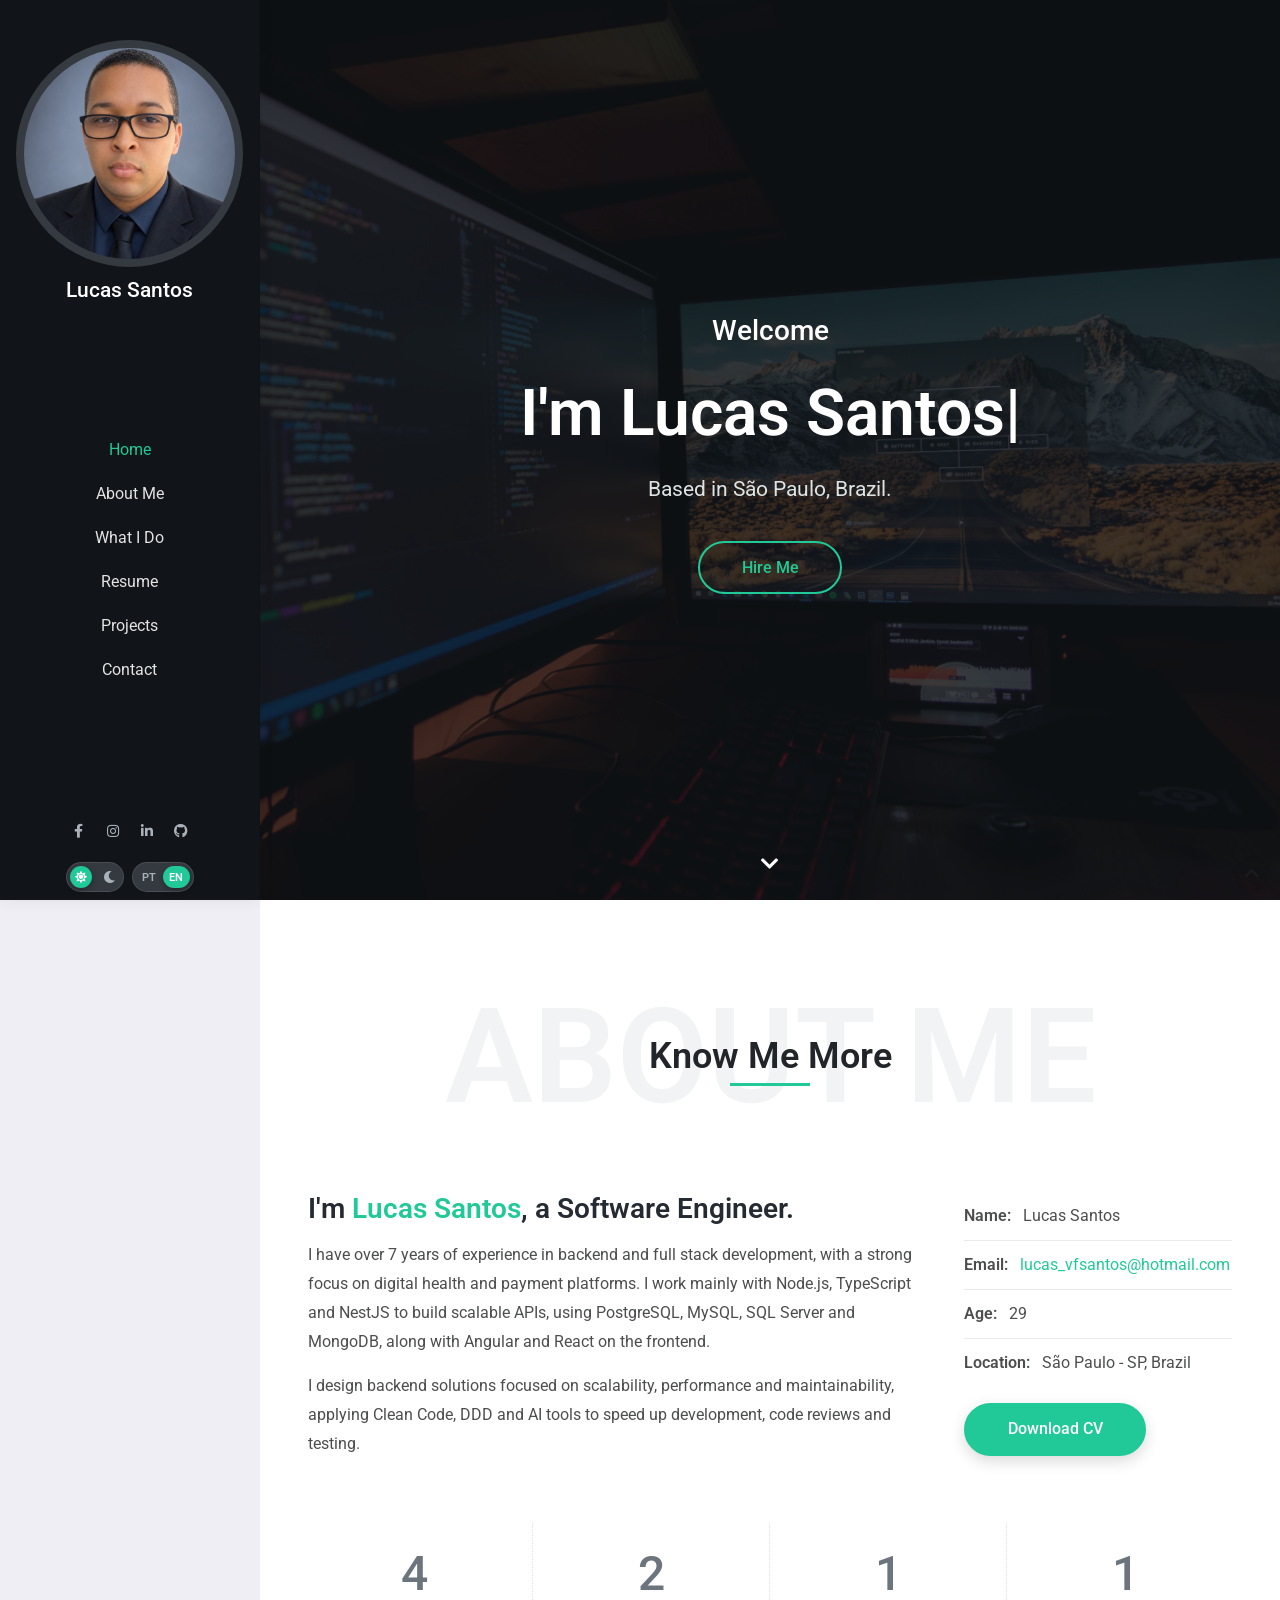
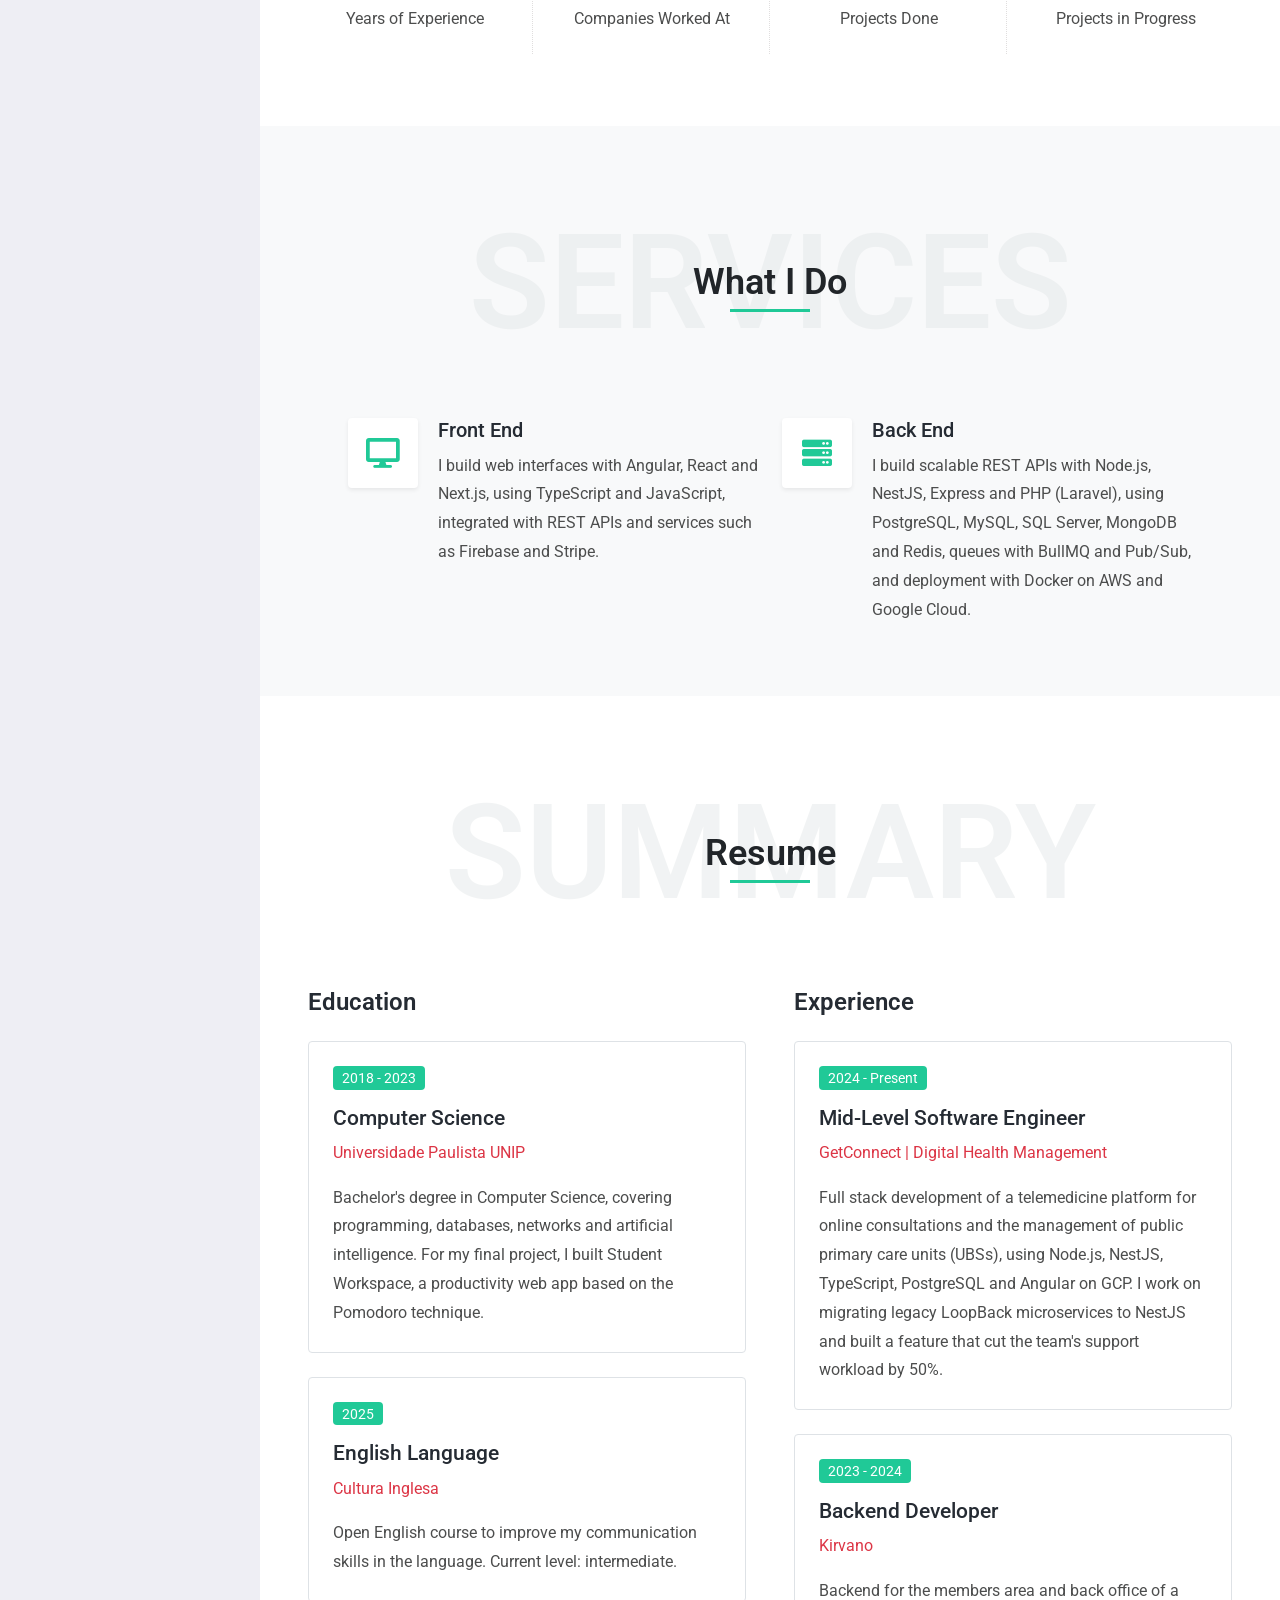
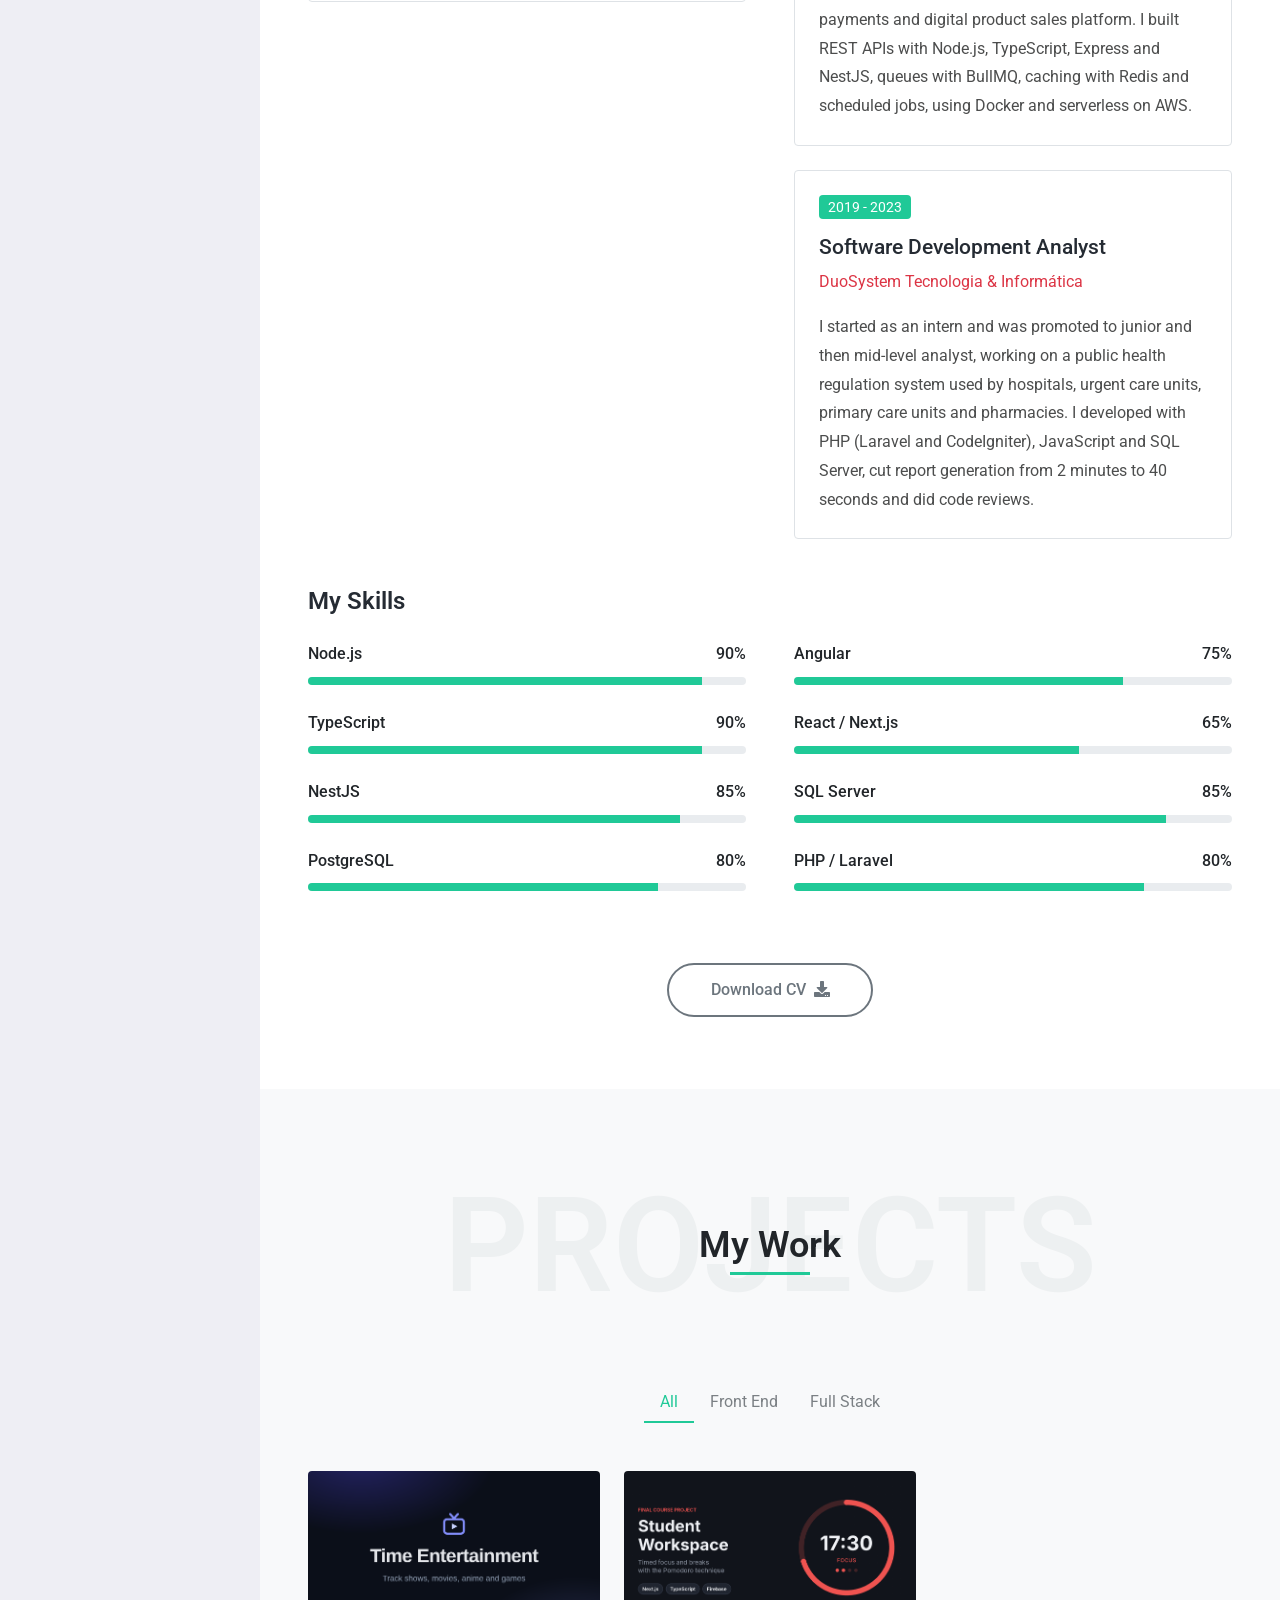
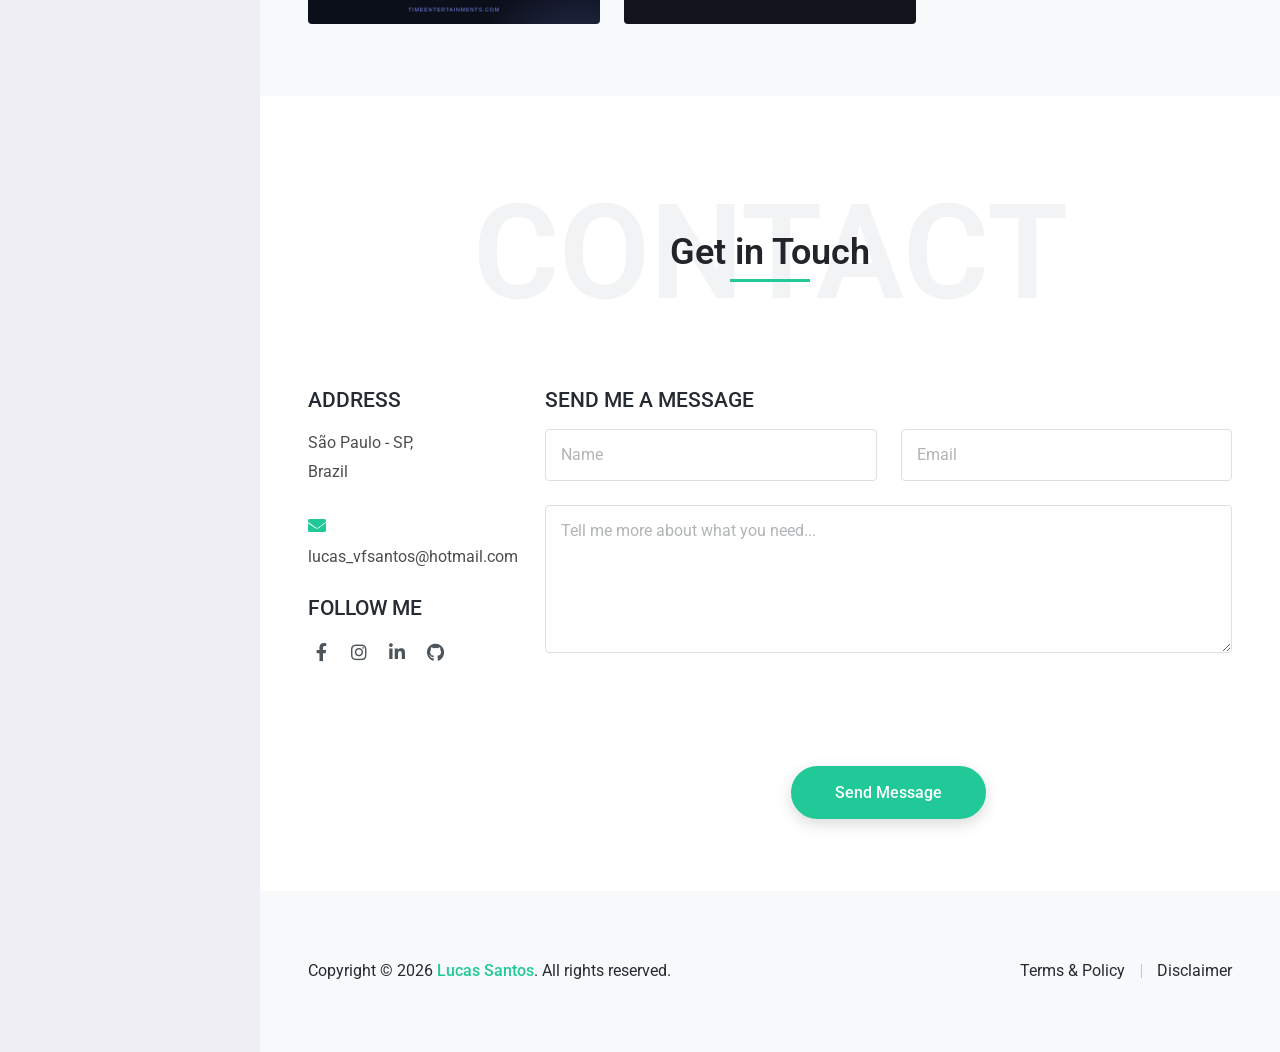
==== commit 158f943e: "feat: change sitekey" ====
--- a/index.html
+++ b/index.html
@@ -765,7 +765,7 @@
                                 <!-- Verificação anti-robô (Cloudflare Turnstile).
                                      Troque a chave de teste em data-sitekey (1x00000000000000000000AA) pela site key do seu widget. -->
                                 <div id="contact-captcha" class="contact-captcha d-flex justify-content-center mt-4"
-                                    data-sitekey="1x00000000000000000000AA"></div>
+                                    data-sitekey="0x4AAAAAAFqThDwJ0QKRjj55"></div>
                                 <!-- O texto do botão é trocado pelo main.js (idioma, "Enviando..." e "Aguarde") -->
                                 <p class="text-center mt-4 mb-0">
                                     <button id="submit-btn" class="btn btn-primary rounded-pill d-inline-flex" type="submit">Enviar Mensagem</button>
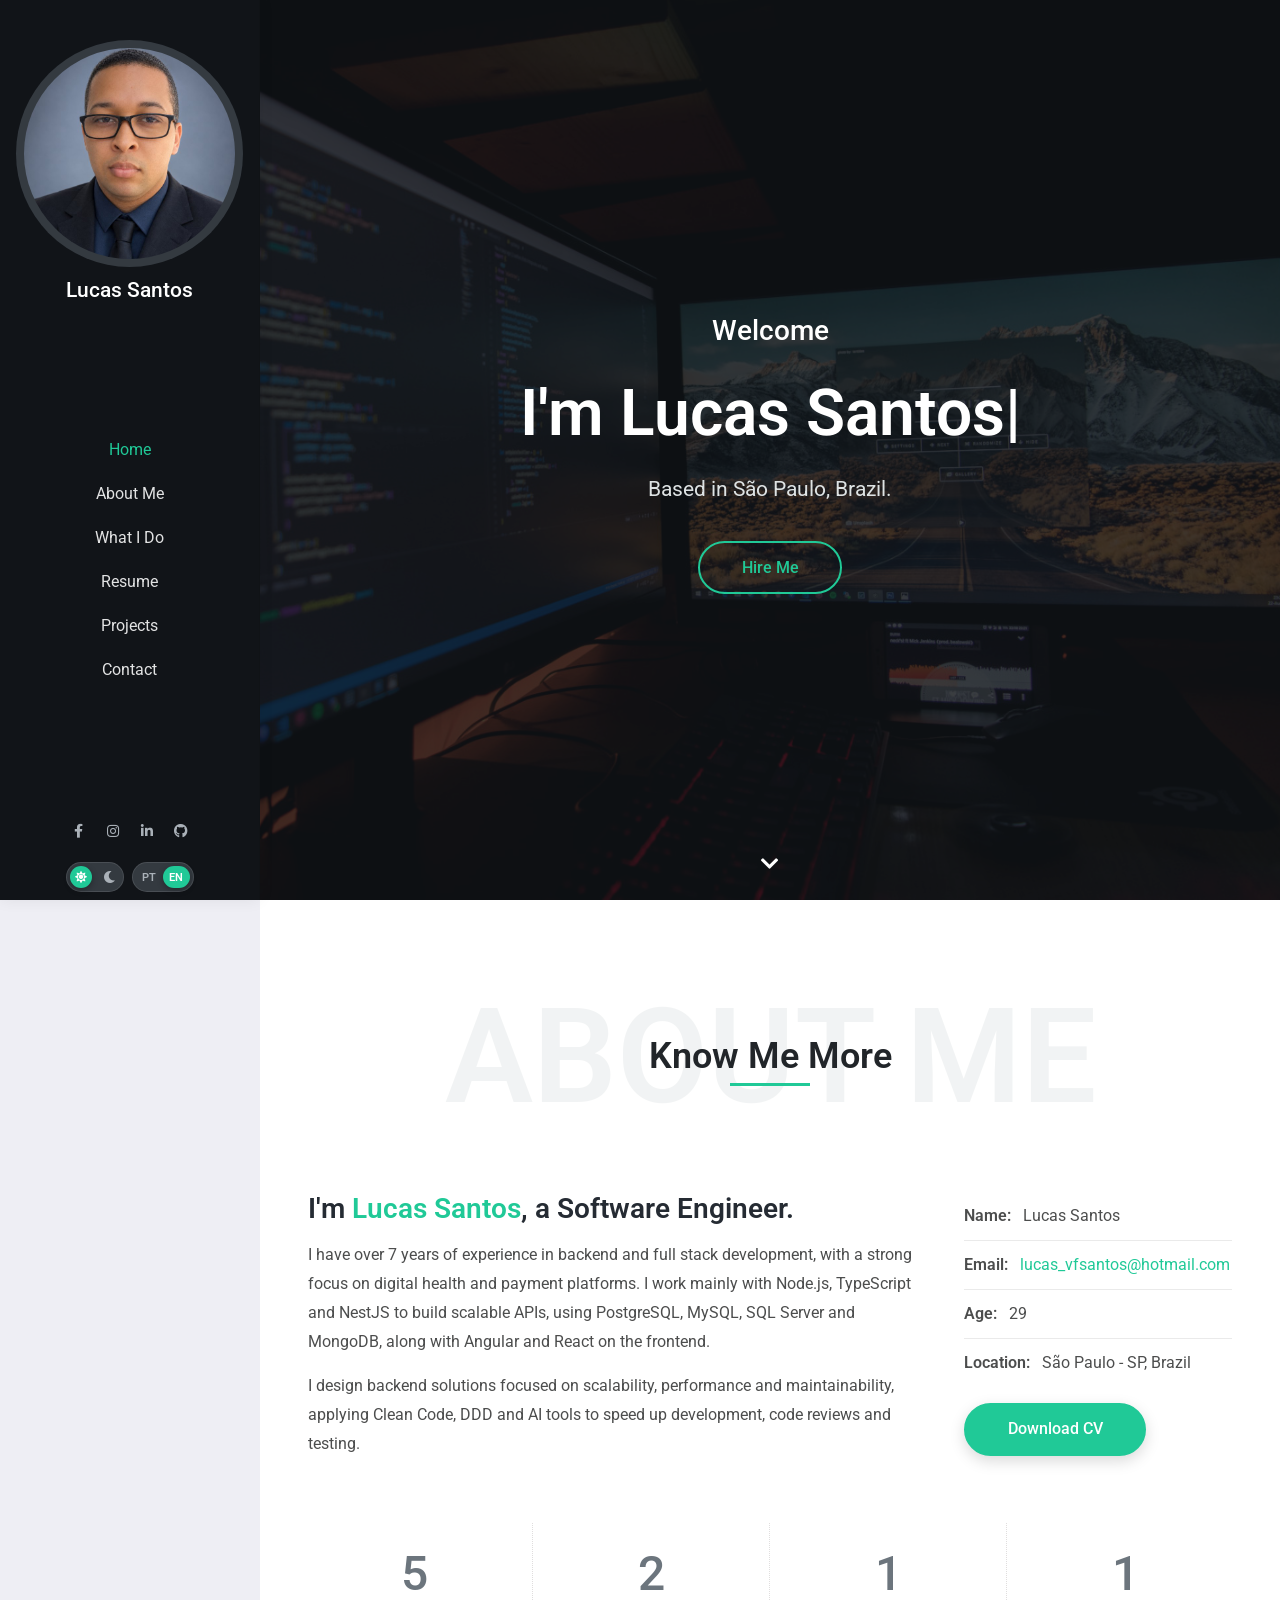
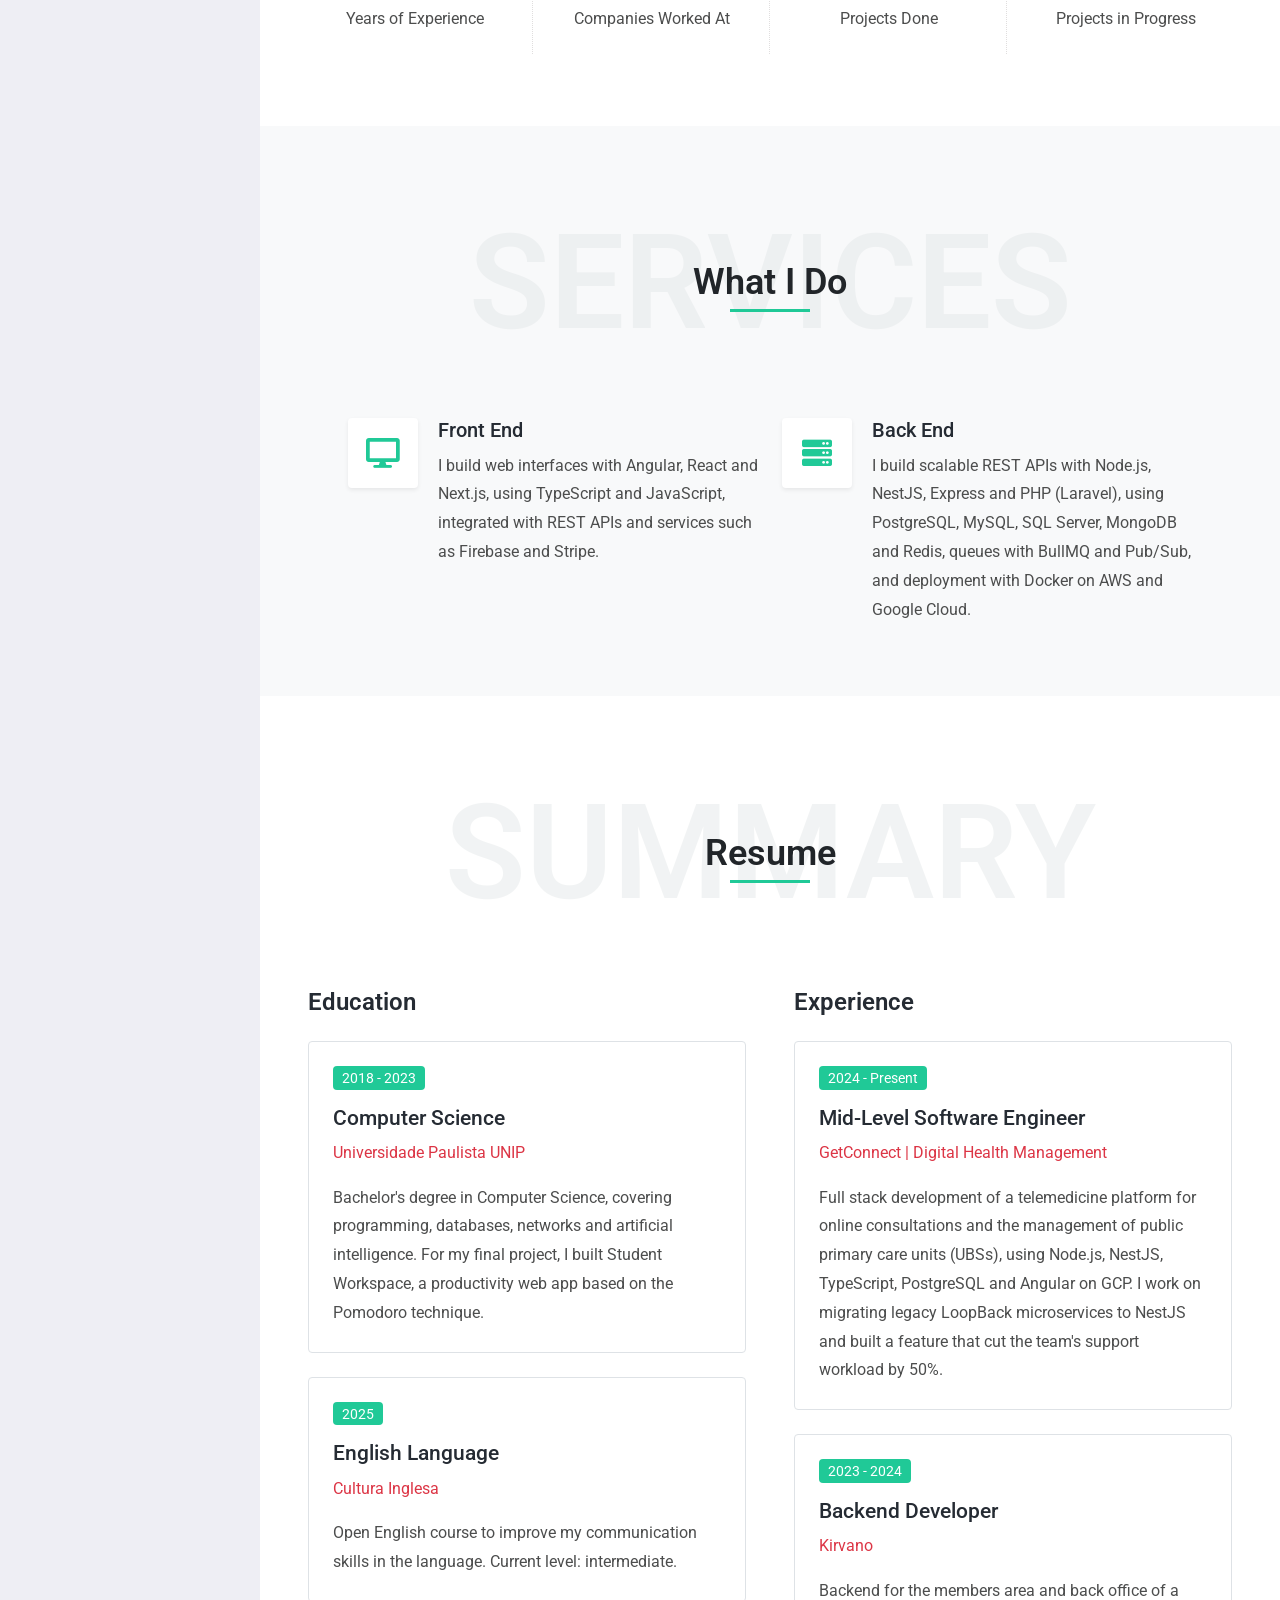
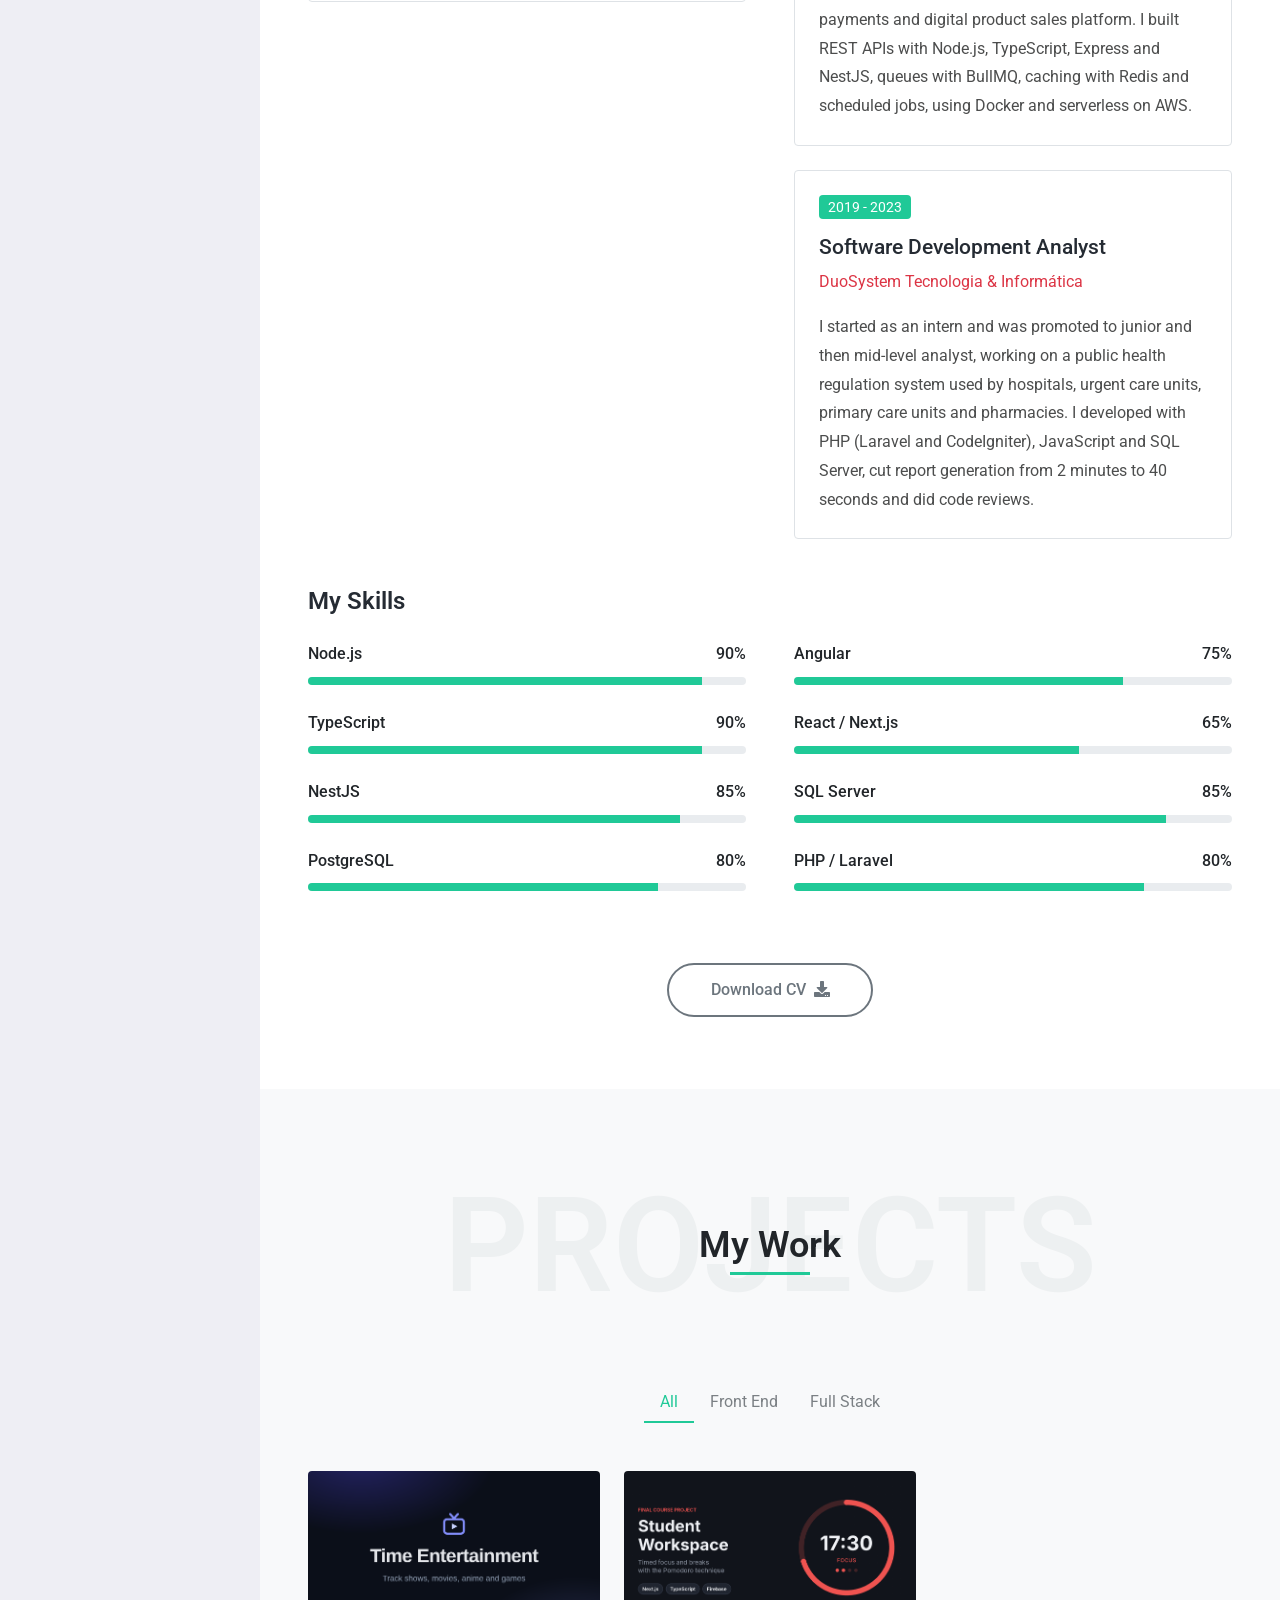
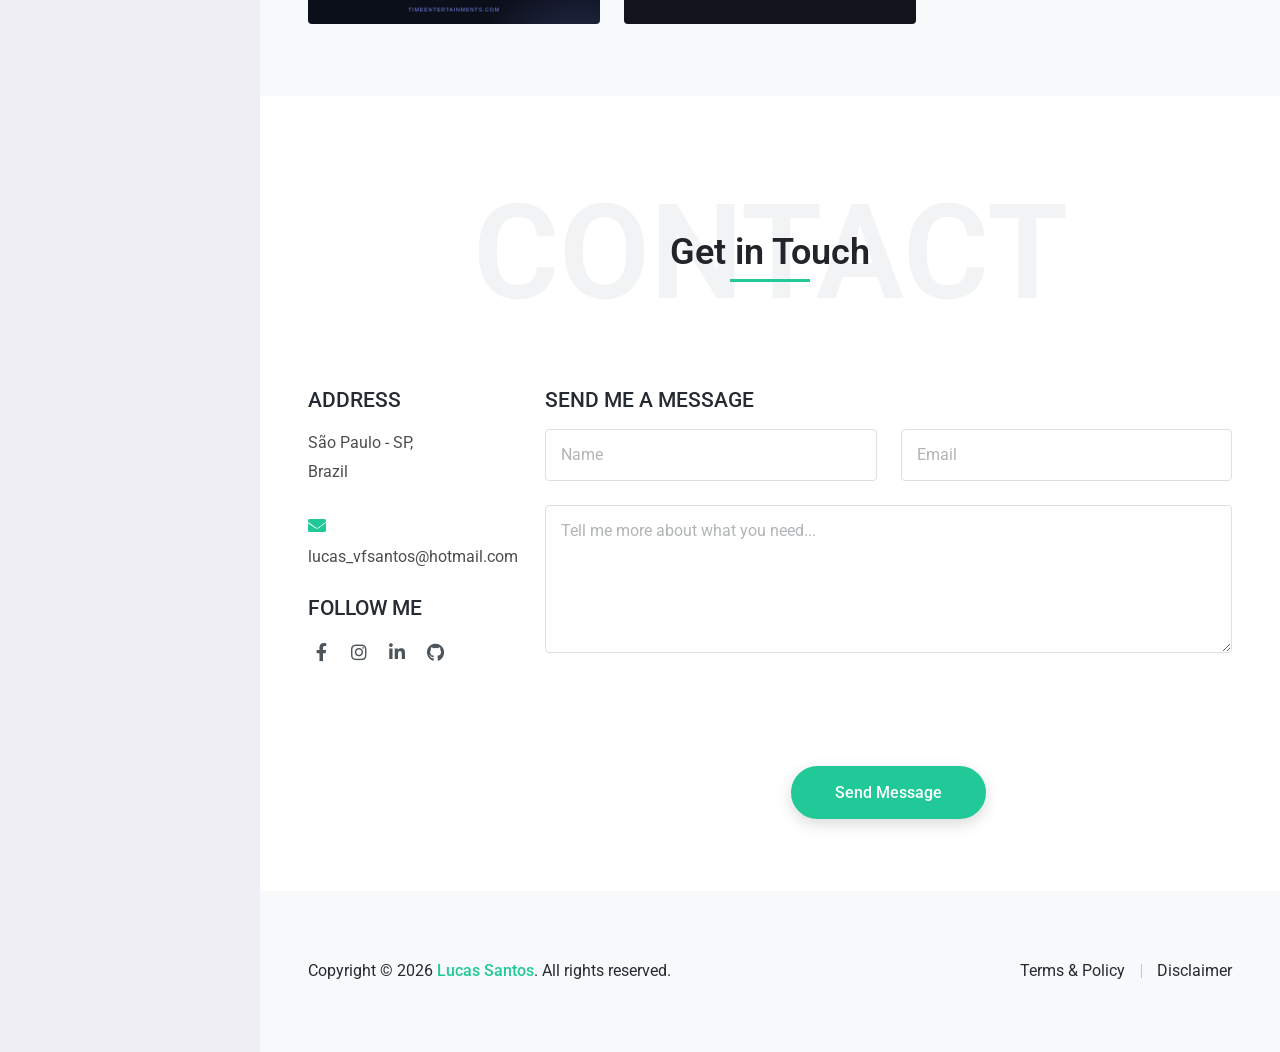
==== commit 2c619c00: "feat: update resume and experience" ====
--- a/index.html
+++ b/index.html
@@ -373,7 +373,7 @@
                         <div class="col-md-6">
                             <h2 class="text-6 fw-600 mb-4" data-i18n="resume.experience">Experiência</h2>
                             <div class="bg-white border rounded p-4 mb-4">
-                                <p class="badge bg-primary text-2 fw-400" data-i18n="resume.exp1.period">2024 - Atual</p>
+                                <p class="badge bg-primary text-2 fw-400" data-i18n="resume.exp1.period">2024 - 2026</p>
                                 <h3 class="text-5" data-i18n="resume.exp1.title">Engenheiro de Software Pleno</h3>
                                 <p class="text-danger" data-i18n="resume.exp1.company">GetConnect | Gestão em Saúde Digital</p>
                                 <p class="mb-0" data-i18n="resume.exp1.text">
